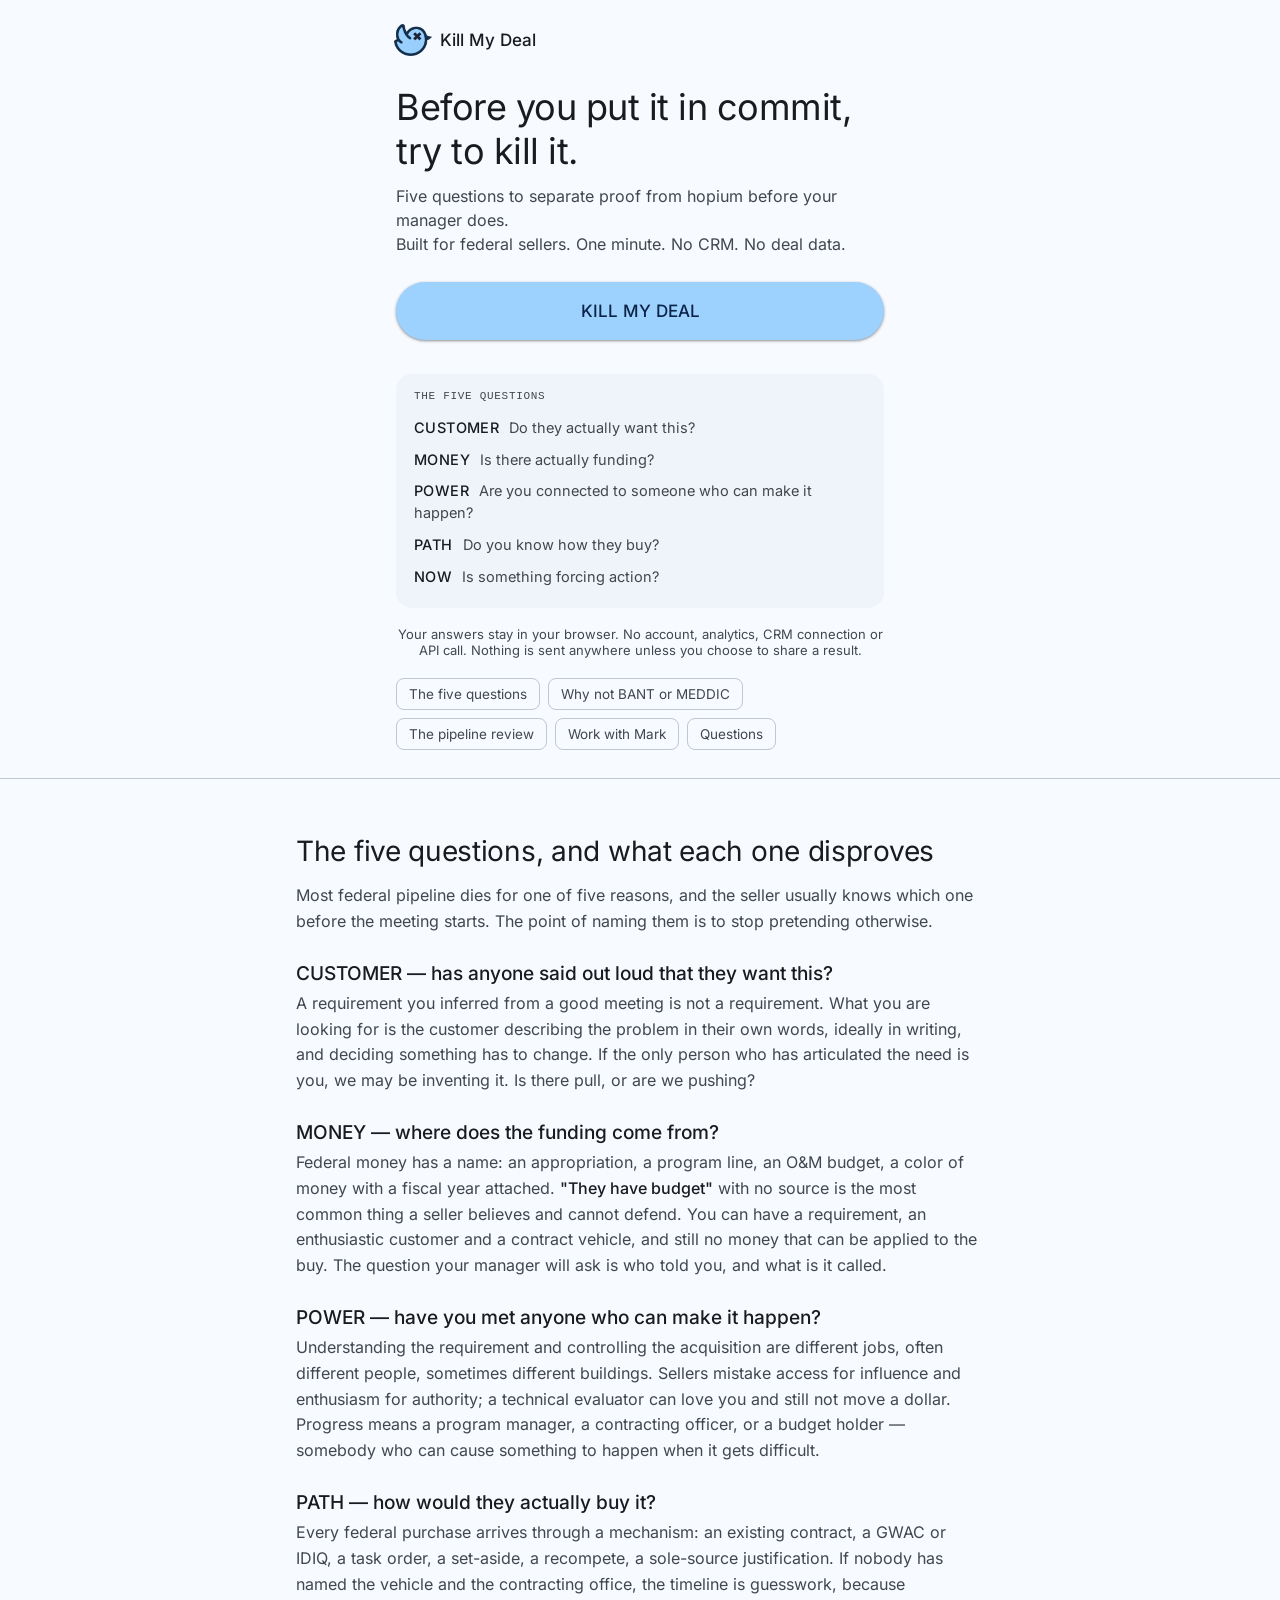
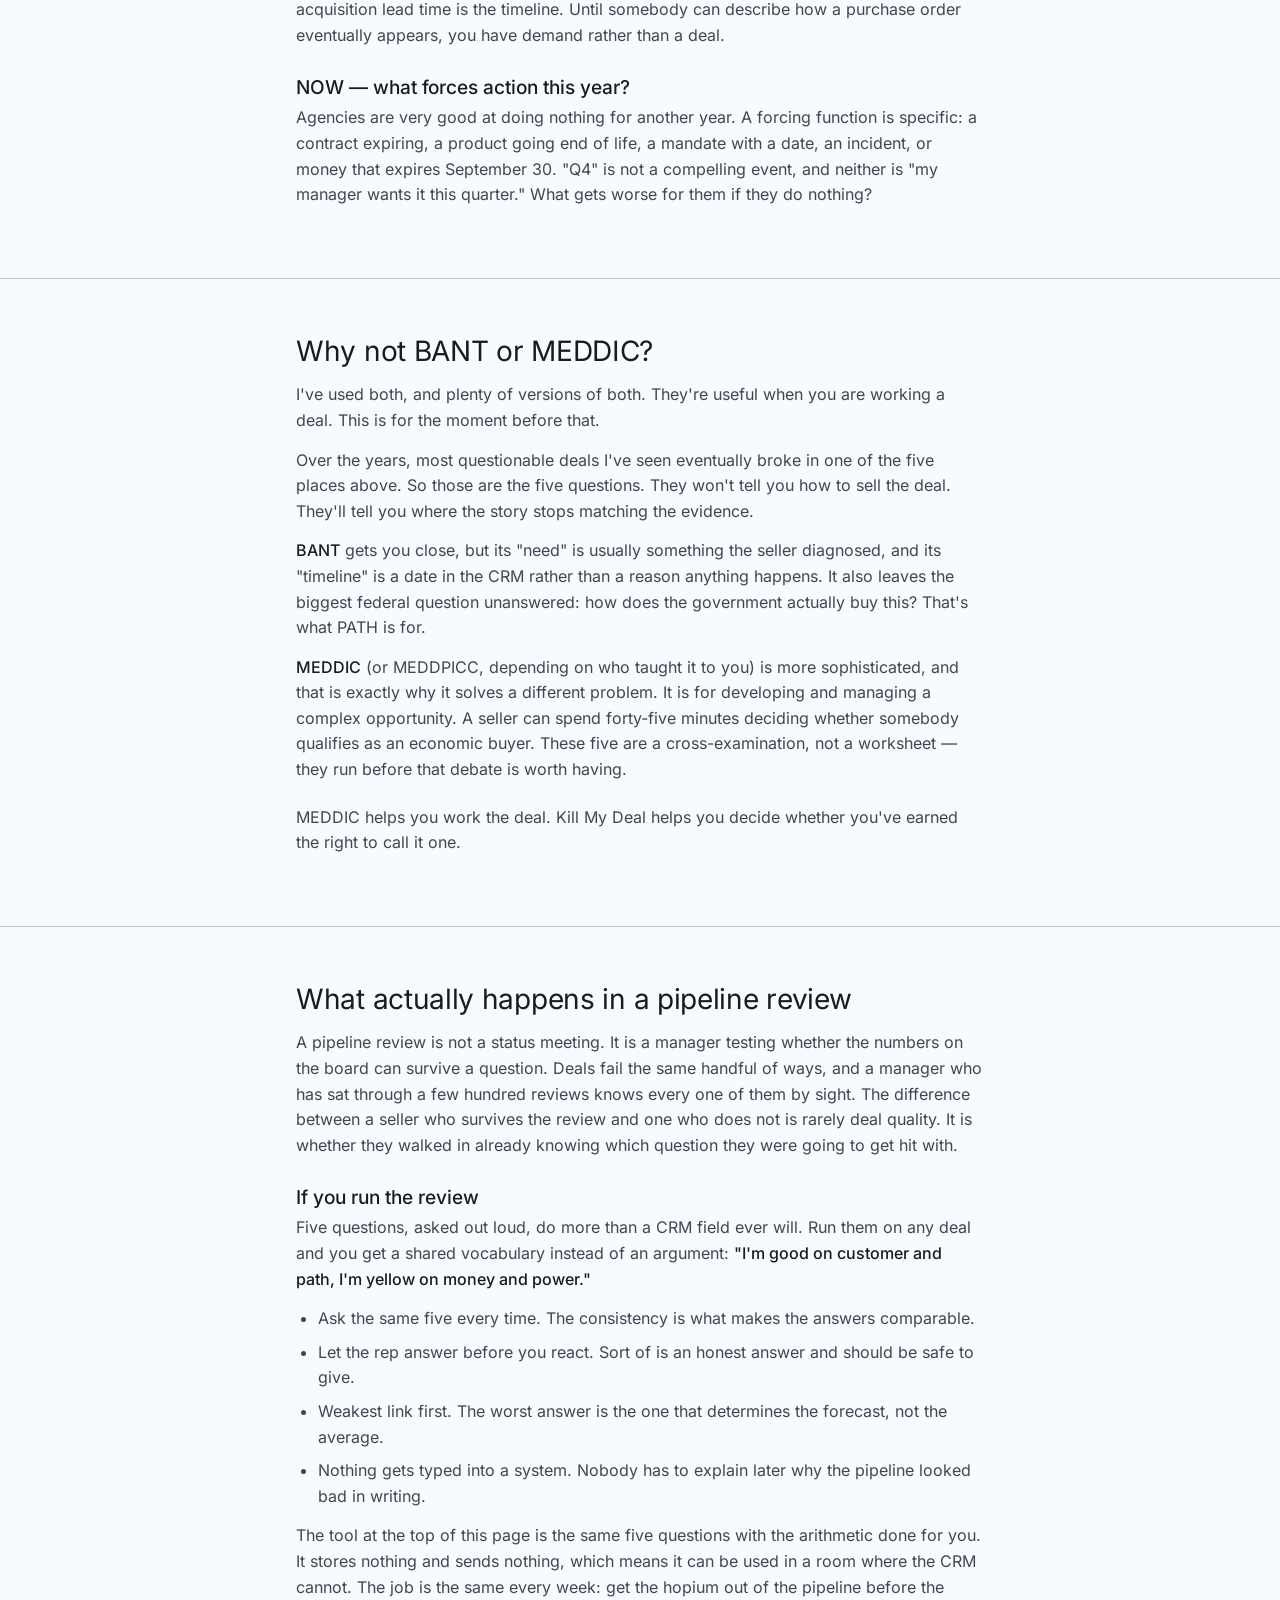
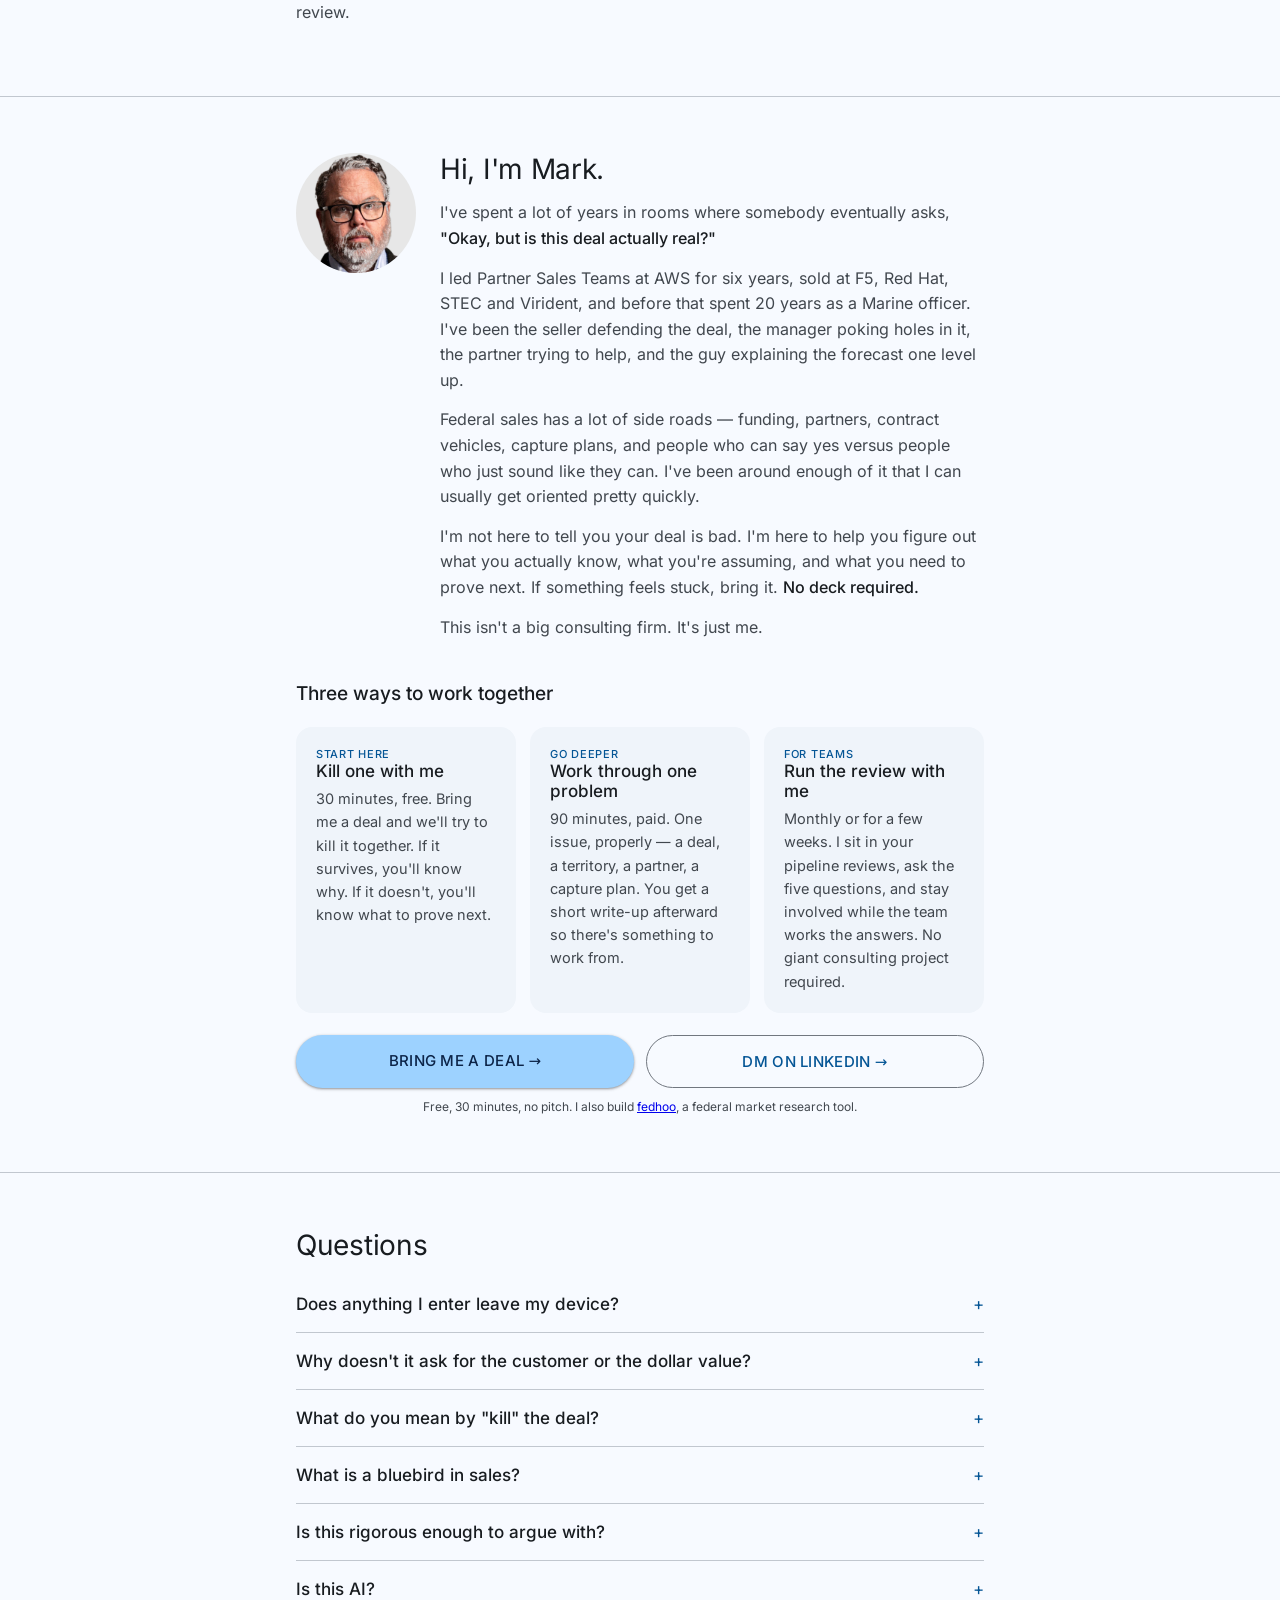
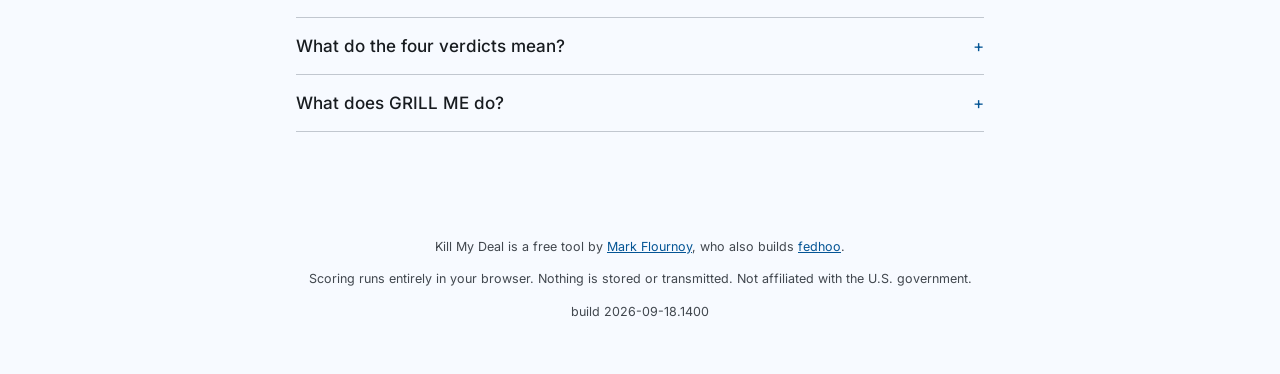
==== index.html @ 13cb7fbe "launch" ====
<!DOCTYPE html>
<html lang="en">
<head>
<meta charset="utf-8">
<meta name="viewport" content="width=device-width, initial-scale=1, viewport-fit=cover">
<title>Federal Sales Pipeline Review Tool | Kill My Deal</title>
<meta name="description" content="Free pipeline-review tool for federal sellers and sales managers. Five questions — customer, money, power, path, now — scored in your browser. No login, no CRM, no customer data.">
<link rel="canonical" href="https://killmydeal.com/">
<meta name="robots" content="index,follow,max-snippet:-1,max-image-preview:large">
<link rel="icon" type="image/png" sizes="64x64" href="favicon.png">
<link rel="apple-touch-icon" href="apple-touch-icon.png">
<meta property="og:type" content="website">
<meta property="og:url" content="https://killmydeal.com/">
<meta property="og:title" content="Kill My Deal — try to kill it before you put it in commit.">
<meta property="og:description" content="Five questions to find the holes before your manager does. One minute, no CRM, answers stay in your browser.">
<meta property="og:site_name" content="Kill My Deal">
<meta property="og:image" content="https://killmydeal.com/card.jpg">
<meta property="og:image:width" content="1200">
<meta property="og:image:height" content="630">
<meta property="og:image:alt" content="Kill My Deal — Before you put it in commit, try to kill it. Five questions: customer, money, power, path, now.">
<meta name="twitter:card" content="summary_large_image">
<meta name="twitter:title" content="Kill My Deal — try to kill it before you put it in commit.">
<meta name="twitter:description" content="Five questions to find the holes before your manager does.">
<meta name="twitter:image" content="https://killmydeal.com/card.jpg">
<meta name="twitter:image:alt" content="Kill My Deal — Before you put it in commit, try to kill it. Five questions: customer, money, power, path, now.">
<meta name="color-scheme" content="light dark">
<meta name="theme-color" media="(prefers-color-scheme: light)" content="#F7FAFF">
<meta name="theme-color" media="(prefers-color-scheme: dark)" content="#0E1216">
<script type="application/ld+json">
{
  "@context": "https://schema.org",
  "@graph": [
    {
      "@type": "WebApplication",
      "name": "Kill My Deal",
      "url": "https://killmydeal.com/",
      "applicationCategory": "BusinessApplication",
      "operatingSystem": "Any",
      "description": "Score a federal pursuit in five questions before your pipeline review. Runs entirely in the browser; no account, no CRM, no customer data.",
      "image": "https://killmydeal.com/card.jpg",
      "offers": { "@type": "Offer", "price": "0", "priceCurrency": "USD" },
      "author": { "@id": "https://killmydeal.com/#mark" }
    },
    {
      "@type": "Person",
      "@id": "https://killmydeal.com/#mark",
      "name": "Mark Flournoy",
      "jobTitle": "Federal sales advisor",
      "description": "Six years leading Federal Partner Sales at AWS; prior roles at F5, Red Hat, STEC and Virident; 20 years a Marine officer.",
      "url": "https://killmydeal.com/#mark",
      "sameAs": ["https://fedhoo.com", "https://www.linkedin.com/in/markflournoy/"]
    },
    {
      "@type": "FAQPage",
      "mainEntity": [
        { "@type": "Question", "name": "Does anything I enter leave my device?",
          "acceptedAnswer": { "@type": "Answer", "text": "No. The five answers are scored by JavaScript in your browser. No account, no analytics, no CRM connection, no API call. Nothing is sent anywhere unless you choose to share a result." } },
        { "@type": "Question", "name": "Why doesn't Kill My Deal ask for the customer or dollar value?",
          "acceptedAnswer": { "@type": "Answer", "text": "It does not need them, and asking would make the tool unusable for sellers whose employers restrict where pipeline detail can go. Qualification is about what you can prove, not who the customer is." } },
        { "@type": "Question", "name": "What does it mean to kill a deal?",
          "acceptedAnswer": { "@type": "Answer", "text": "Trying to kill a deal means trying to disprove your own forecast before somebody else does. If it survives the five questions you have something you can defend; if it does not, you know exactly what evidence is missing. You are killing assumptions, not walking away from the customer." } },
        { "@type": "Question", "name": "What is a bluebird in sales?",
          "acceptedAnswer": { "@type": "Answer", "text": "A bluebird is a deal nobody worked for: an inbound call, a warm introduction, a requirement that appears out of nowhere. They feel like luck, which is why they get forecast on feelings instead of facts. Most of them are dead. The five questions tell you which kind you are holding." } },
        { "@type": "Question", "name": "Is Kill My Deal AI?",
          "acceptedAnswer": { "@type": "Answer", "text": "No. It is a fixed rubric: each answer maps to a number, the numbers are weighted, caps apply, and thresholds produce the verdict. The weights are visible in the page source." } },
        { "@type": "Question", "name": "What do the four verdicts mean?",
          "acceptedAnswer": { "@type": "Answer", "text": "Healthy means it survived the questions and you should bring the proof. Hopium means you believe it but have not proved it. On life support means something important is still an assumption. Dead on arrival means this is a conversation, not a deal." } }
      ]
    }
  ]
}
</script>
<style>
  /* Inter (variable, latin subset) embedded as base64 rather than fetched from
     Google Fonts. Same typeface, no third-party request, works on a network
     that blocks fonts.googleapis.com — which is the point of this whole tool. */
  @font-face {
    font-family:'Inter';
    font-style:normal;
    font-weight:100 900;
    font-display:swap;
    src:url([data-uri]) format('woff2');
  }

  :root {
    /* Seeded from the bird itself: its body is #9DD2FF, hue 207°. That is a
       tone-80 value — fine as a fill with navy type, unusable as text — so
       --primary-ink carries the same hue at tone 30 wherever it has to be read. */
    --primary:#9DD2FF; --on-primary:#0C2448;
    --primary-ink:#045595;   /* same hue, tone 30 — primary where it has to be text */
    --primary-container:#CDE8FE; --on-primary-container:#011C32;
    --secondary-container:#DBE6F2; --on-secondary-container:#111C28;
    --tertiary-container:#FFD8E4; --on-tertiary-container:#31111D;
    --error:#B3261E; --error-container:#F9DEDC; --on-error-container:#410E0B;
    /* M3 defines no success or warning role; these follow the same tonal logic
       (tone 40 text, tone 90 container) and are AA against the surface. */
    --success:#146C2E; --success-container:#C4EED0; --on-success-container:#00210B;
    --warn:#7A5900; --warn-container:#FFDF9A; --on-warn-container:#261A00;
    --surface:#F7FAFF;
    --sc-low:#EFF4FA; --sc:#E9EFF6; --sc-high:#E2EAF3;
    --on-surface:#181C20; --on-surface-variant:#41474E;
    --outline:#71777F; --outline-variant:#C1C7CF;
    --elev1:0 1px 2px rgba(0,0,0,.28), 0 1px 3px 1px rgba(0,0,0,.12);
    /* M3 Expressive tokens */
    --spring-fast: cubic-bezier(.34, 1.56, .64, 1);
    --spring-soft: cubic-bezier(.22, 1.2, .36, 1);
    --corner-lg: 28px; --corner-press: 14px; --corner-xl: 36px;
    --state-hover: .08; --state-focus: .10; --state-press: .10;
  }
  * { box-sizing:border-box; -webkit-tap-highlight-color:transparent; }
  
  html,body { margin:0; background:var(--surface); color:var(--on-surface);
    font-family:'Inter',system-ui,-apple-system,'Segoe UI',Roboto,sans-serif; -webkit-font-smoothing:antialiased; }

  /* App-like unselectable elements */
  .ans, .big, .logo, .act, .cta-a, .cta-b, .linkbtn { user-select:none; -webkit-user-select:none; }

  .mono { font-family:ui-monospace,SFMono-Regular,Menlo,Consolas,'Liberation Mono',monospace; }
  .wrap { max-width:520px; margin:0 auto; padding:14px 16px calc(28px + env(safe-area-inset-bottom)); }
  header { display:flex; align-items:center; justify-content:space-between; height:52px; }
  
  .logo { display:inline-flex; align-items:center; gap:8px; font:inherit; font-size:17px; font-weight:500;
    color:var(--on-surface); background:none; border:0; padding:8px 8px 8px 0; margin-left:-2px;
    white-space:nowrap; cursor:pointer; border-radius:10px; }
  .logo:hover { color:var(--primary-ink); }

  h1 { font-size:36px; font-weight:400; line-height:1.22; letter-spacing:-.5px; margin:20px 0 10px; }
  .dek { font-size:16px; line-height:1.5; color:var(--on-surface-variant); margin:0 0 26px; }
  
  .big { width:100%; background:var(--primary); color:var(--on-primary); border:0; border-radius:100px;
    font:inherit; font-size:17px; font-weight:500; padding:19px; cursor:pointer; box-shadow:var(--elev1);
    margin-bottom:12px; transition: transform .22s var(--spring-fast), box-shadow .22s ease; }
  .big:active { transform:scale(.97); box-shadow:none; }
  .private { font-size:13px; color:var(--on-surface-variant); text-align:center; margin-top:18px; }
  .fine { font-size:12.5px; color:var(--on-surface-variant); line-height:1.5; }

  .dots { display:flex; gap:5px; margin:10px 0 24px; }
  .dot { flex:1; height:6px; border-radius:3px; background:var(--sc-high); transition: border-radius .3s var(--spring-fast), background .3s ease; }
  .dot.done { background:var(--primary); border-radius:9px; }
  
  .qnum { font-size:12px; font-weight:700; letter-spacing:1.4px; color:var(--primary-ink); text-transform:uppercase; }
  .qt { font-size:30px; font-weight:700; line-height:1.14; letter-spacing:-.6px; margin:10px 0 26px; }
  
  /* Answer Grouping & Morphing */
  .ans { display:flex; align-items:center; gap:12px; width:100%; font:inherit; font-size:20px; 
    font-weight:800; letter-spacing:.6px; border:0; padding:24px 22px; margin-bottom:4px; cursor:pointer;
    border-radius:var(--corner-lg); background:var(--sc-high); color:var(--on-surface);
    transition:border-radius .22s var(--spring-fast), transform .22s var(--spring-fast), background .22s ease; }
  .ans:first-of-type { border-radius:var(--corner-xl) var(--corner-xl) var(--corner-press) var(--corner-press); }
  .ans:last-of-type  { border-radius:var(--corner-press) var(--corner-press) var(--corner-xl) var(--corner-xl); margin-bottom:12px; }
  .ans:active { border-radius:var(--corner-press); transform:scale(.97); }
  
  .a-yes { background:var(--success-container); color:var(--on-success-container); }
  .a-sort { background:var(--warn-container); color:var(--on-warn-container); }
  .a-no { background:var(--error-container); color:var(--on-error-container); }
  
  .sr { position:absolute; width:1px; height:1px; padding:0; margin:-1px; overflow:hidden;
    clip:rect(0,0,0,0); white-space:nowrap; border:0; }
  .back { font:inherit; font-size:14px; font-weight:500; color:var(--on-surface-variant);
    background:none; border:0; padding:14px 4px; cursor:pointer; border-radius:100px; }

  /* Result screen block */
  .headline-row { display:flex; align-items:baseline; gap:14px; flex-wrap:wrap; margin-top:6px; }
  .score { font-size:76px; font-weight:900; line-height:1; letter-spacing:-3px; color:var(--primary-ink); }
  
  .verdict-block { margin:4px 0 22px; padding:32px 24px; border-radius:28px; }
  .vb-ready { background:var(--success-container); color:var(--on-success-container); }
  .vb-proof { background:var(--warn-container); color:var(--on-warn-container); }
  .vb-prove { background:var(--tertiary-container); color:var(--on-tertiary-container); }
  .vb-dont  { background:var(--error-container); color:var(--on-error-container); }
  .vb-score { font-size:104px; font-weight:900; line-height:.86; letter-spacing:-5px; animation:xspring .52s var(--spring-fast) both; }
  .vb-label { font-size:30px; font-weight:900; letter-spacing:-.5px; line-height:1.05; margin-top:6px; animation:xspring .52s var(--spring-fast) .08s both; }
  .vb-attack { font-size:19px; font-weight:500; line-height:1.3; margin-top:14px; animation:xrise .4s var(--spring-soft) .18s both; }
  .vb-sub { font-size:14.5px; line-height:1.45; margin-top:6px; opacity:.82; animation:xrise .4s var(--spring-soft) .26s both; }
  
  @keyframes xspring { from { opacity:0; transform:translateY(14px) scale(.9); } }
  @keyframes xrise { from { opacity:0; transform:translateY(8px); } }

  /* Grouped Signals */
  .signals { background:var(--sc-low); border-radius:var(--corner-xl); padding:6px 18px; margin:22px 0; }
  .sig { display:flex; align-items:baseline; justify-content:space-between; gap:16px; padding:13px 0; border-bottom:1px solid var(--outline-variant); }
  .sig:last-of-type { border-bottom:0; }
  .sig-n { font-size:16px; font-weight:700; letter-spacing:.8px; }
  .sig-v { font-size:15px; font-weight:900; letter-spacing:.8px; }
  .sig-v.v-yes { color:var(--success); }
  .sig-v.v-sort { color:var(--warn); }
  .sig-v.v-no { color:var(--error); }

  .ready-for { background:var(--primary-container); color:var(--on-primary-container); border-radius:24px; padding:20px; margin-bottom:18px; }
  .do-first { background:var(--sc-low); border-radius:24px; padding:20px; margin-bottom:22px; }
  
  .ready-k { font-size:11px; letter-spacing:.7px; text-transform:uppercase; opacity:.8; font-weight:700;}
  .ready-q { font-size:18px; font-weight:500; line-height:1.4; margin-top:8px; }
  .do-t { font-size:17px; line-height:1.45; font-weight:500; margin-top:8px; }
  
  .acts { display:flex; flex-wrap:wrap; gap:10px; margin-top:8px; }
  .act { flex:1 1 140px; font:inherit; font-size:15px; font-weight:500; color:var(--primary-ink);
    background:none; border:1px solid var(--outline); border-radius:100px; padding:15px; cursor:pointer;
    transition: transform .22s var(--spring-fast); }
  .act-p { background:var(--primary); color:var(--on-primary); border-color:transparent; box-shadow:var(--elev1); }
  .act:active { transform:scale(.97); border-radius:var(--corner-press); }
  
  .acts-sub { display:flex; flex-wrap:wrap; align-items:center; justify-content:center; gap:8px; margin:14px 0 4px; }
  .linkbtn { font:inherit; font-size:14.5px; font-weight:700; color:var(--primary-ink);
    background:none; border:0; padding:12px 6px; cursor:pointer; border-radius:100px; }
  .linkbtn.inline { padding:0 2px; font-size:14px; font-weight:500; color:inherit; text-decoration:underline; }
  .shared-note { background:var(--secondary-container); color:var(--on-secondary-container);
    border-radius:12px; padding:12px 14px; font-size:14px; line-height:1.45; margin-bottom:18px; }
  .sep { color:var(--on-surface-variant); }

  details.why { margin-top:18px; }
  details.why summary { font-size:14px; font-weight:500; color:var(--primary-ink); cursor:pointer; padding:10px 0; }
  details.why .body { font-size:14px; line-height:1.6; color:var(--on-surface-variant); }
  .math { font-size:12.5px; opacity:.7; margin-top:8px; }
  .move-list { margin:10px 0 0; padding-left:20px; }
  .move-list li { font-size:16px; line-height:1.5; font-weight:500; margin-bottom:8px; }

  /* grill */
  .grill-q { font-size:26px; font-weight:400; line-height:1.25; margin:24px 0 32px; }
  .grill-sub { font-size:13px; letter-spacing:.6px; text-transform:uppercase; color:var(--on-surface-variant); }
  .verdict-big { font-size:30px; font-weight:500; line-height:1.25; margin:20px 0 10px; }

  /* Mark block & DM */
  /* Single column: this block lost its avatar long ago, and the leftover grid
     was squeezing the DM preview into a 64px lane. */
  .markblk { display:block; background:var(--sc-low); border-radius:24px;
    padding:22px; margin-top:32px; }
  .markblk .mark-name { font-size:19px; font-weight:700; margin-bottom:8px; }
  .markblk .mark-p { font-size:15px; line-height:1.55; margin:0 0 4px; }
  .markblk .cta-row { display:grid; grid-template-columns:1fr; gap:10px; margin-top:16px; }
  @media (min-width:520px) { .markblk .cta-row { grid-template-columns:1fr 1fr; } }
  .markblk .mark-p { color:var(--on-surface-variant); }

  .dm-preview { display:block; width:100%; box-sizing:border-box;
    background:var(--surface); border:2px dashed var(--outline);
    border-radius:14px; padding:14px 16px; font-size:13px; line-height:1.55;
    color:var(--on-surface-variant); margin:16px 0 4px; white-space:normal;
    overflow-wrap:break-word; }
  .dm-inline { margin-top:22px; }
  .dm-inline .cta-a { display:block; width:100%; box-sizing:border-box; text-align:center;
    font:inherit; font-size:15px; font-weight:700; letter-spacing:.3px; cursor:pointer; }
    
  .cta-row { display:flex; flex-wrap:wrap; gap:12px; margin-top:20px; }
  .cta-a, .cta-b { flex:1 1 160px; box-sizing:border-box; text-align:center; text-decoration:none;
    font-size:15px; font-weight:500; letter-spacing:.3px; border-radius:100px; padding:16px 18px;
    white-space:nowrap; overflow:hidden; text-overflow:ellipsis;
    transition: transform .22s var(--spring-fast), box-shadow .22s ease; }
  .cta-a { background:var(--primary); color:var(--on-primary); border:none; box-shadow:var(--elev1); }
  .cta-b { background:none; color:var(--primary-ink); border:1px solid var(--outline); }
  .cta-a:active, .cta-b:active { transform:scale(.97); border-radius:var(--corner-press); }
  
  .mark-fine { font-size:12px; line-height:1.5; color:var(--on-surface-variant); margin-top:10px; text-align:center; }

  /* State layers */
  .ans, .big, .act, .cta-a, .cta-b, .linkbtn { position:relative; overflow:hidden; isolation:isolate; }
  .ans::after, .big::after, .act::after, .cta-a::after, .cta-b::after, .linkbtn::after {
    content:''; position:absolute; inset:0; background:currentColor; opacity:0;
    transition:opacity .2s ease; pointer-events:none; z-index:-1; border-radius:inherit; }
  .ans:hover::after, .big:hover::after, .act:hover::after, .cta-a:hover::after, .cta-b:hover::after, .linkbtn:hover::after { opacity:var(--state-hover); }
  .ans:active::after, .big:active::after, .act:active::after, .cta-a:active::after, .cta-b:active::after, .linkbtn:active::after { opacity:var(--state-press); }

  :focus-visible { outline:3px solid var(--primary-ink); outline-offset:2px; }
  .ans:focus-visible, .big:focus-visible, .act:focus-visible, .cta-a:focus-visible, .cta-b:focus-visible { outline-offset:3px; }

  @media (prefers-reduced-motion: reduce) {
    *, *::before, *::after { animation-duration:.01ms !important; transition-duration:.01ms !important; }
  }

  @media (prefers-color-scheme: dark) {
    :root {
      --primary:#9DD2FF; --on-primary:#0C2448;
      --primary-ink:#9DD2FF;
      --primary-container:#045595; --on-primary-container:#CDE8FE;
      --secondary-container:#3B4754; --on-secondary-container:#DCE3EB;
      --tertiary-container:#633B48; --on-tertiary-container:#FFD8E4;
      --error:#F2B8B5; --error-container:#8C1D18; --on-error-container:#F9DEDC;
      --success:#7CD992; --success-container:#005321; --on-success-container:#C4EED0;
      --warn:#E8C468; --warn-container:#5C4200; --on-warn-container:#FFDF9A;
      --surface:#0E1216;
      --sc-low:#161B20; --sc:#1B2026; --sc-high:#252B32;
      --on-surface:#E1E3E7; --on-surface-variant:#C3C7CF;
      --outline:#8D9199; --outline-variant:#43474E;
      --elev1:0 1px 3px rgba(0,0,0,.5);
    }
  }

  /* Shell styles */
  .band { padding:56px 0; border-top:1px solid var(--outline-variant); }
  .band-inner { max-width:720px; margin:0 auto; padding:0 16px; }
  .band h2 { font-size:28px; font-weight:400; line-height:1.2; letter-spacing:-.3px; margin:0 0 14px; }
  .band h3 { font-size:19px; font-weight:500; margin:28px 0 6px; }
  .band p { font-size:16px; line-height:1.6; color:var(--on-surface-variant); margin:0 0 14px; }
  .band p strong, .band li strong { color:var(--on-surface); font-weight:500; }
  .band ul { margin:0 0 14px; padding-left:22px; }
  .band li { font-size:16px; line-height:1.6; color:var(--on-surface-variant); margin-bottom:8px; }
  .lede { font-size:18px; line-height:1.55; color:var(--on-surface); }
  .cards { display:grid; grid-template-columns:repeat(auto-fit,minmax(215px,1fr)); gap:14px; margin:22px 0; }
  .card { background:var(--sc-low); border-radius:16px; padding:20px; }
  .card h3 { margin:0 0 6px; font-size:17px; }
  .card p { font-size:14.5px; margin:0; }
  .card .k { font-size:11px; letter-spacing:.7px; text-transform:uppercase; color:var(--primary-ink); font-weight:500; }
  .faq { border-top:1px solid var(--outline-variant); }
  .faq details { border-bottom:1px solid var(--outline-variant); }
  .faq summary { font-size:17px; font-weight:500; padding:18px 0; cursor:pointer; list-style:none; }
  .faq summary::-webkit-details-marker { display:none; }
  .faq summary::after { content:'+'; float:right; color:var(--primary-ink); font-weight:400; }
  .faq details[open] summary::after { content:'–'; }
  .faq .a { font-size:16px; line-height:1.6; color:var(--on-surface-variant); padding:0 0 18px; }
  .who { display:grid; grid-template-columns:120px 1fr; gap:24px; align-items:start; }
  .who.nophoto { grid-template-columns:1fr; }
  .who img { width:120px; height:120px; border-radius:50%; object-fit:cover; }
  .toc { display:flex; flex-wrap:wrap; gap:8px; margin:20px 0 0; }
  .toc a { font-size:13.5px; color:var(--on-surface-variant); text-decoration:none;
    border:1px solid var(--outline-variant); border-radius:8px; padding:7px 12px; }
  .toc a:hover { border-color:var(--primary-ink); color:var(--primary-ink); }
  .sitefoot { padding:36px 16px calc(40px + env(safe-area-inset-bottom)); text-align:center;
    font-size:12.5px; line-height:1.6; color:var(--on-surface-variant); }
  .sitefoot a { color:var(--primary-ink); }
  @media (max-width:560px) { .who { grid-template-columns:1fr; } .who img { width:96px; height:96px; } }

  .brandmark { flex:0 0 38px; display:block; }
  
  .peek { background:var(--sc-low); border-radius:16px; padding:16px 18px; margin:22px 0 4px; }
  .peek-k { font-size:11px; letter-spacing:.7px; text-transform:uppercase; color:var(--on-surface-variant); margin-bottom:10px; }
  .peek-row { font-size:14.5px; line-height:1.5; padding:5px 0; color:var(--on-surface-variant); }
  .peek-row b { color:var(--on-surface); font-weight:500; letter-spacing:.4px; margin-right:6px; }
</style>
</head>
<body>

<div class="wrap">
  <header>
    <button class="logo" id="logoHome" aria-label="Kill My Deal — start over"><img class="brandmark" src="bluebird.png" alt="" width="38" height="32"> Kill My Deal</button>
  </header>
  <div id="screen" aria-live="polite">
    <h1>Before you put it in commit, try to kill it.</h1>
    <p class="dek">Five questions to separate proof from hopium before your manager does.<br>
      Built for federal sellers. One minute. No CRM. No deal data.</p>
    <button class="big" id="prep">KILL MY DEAL</button>
    <div class="peek">
      <div class="peek-k mono">The five questions</div>
      <div class="peek-row"><b>CUSTOMER</b> Do they actually want this?</div>
      <div class="peek-row"><b>MONEY</b> Is there actually funding?</div>
      <div class="peek-row"><b>POWER</b> Are you connected to someone who can make it happen?</div>
      <div class="peek-row"><b>PATH</b> Do you know how they buy?</div>
      <div class="peek-row"><b>NOW</b> Is something forcing action?</div>
    </div>
    <div class="private">Your answers stay in your browser. No account, analytics, CRM connection or API call.
      Nothing is sent anywhere unless you choose to share a result.</div>
    <nav class="toc" aria-label="On this page">
      <a href="#how">The five questions</a>
      <a href="#why">Why not BANT or MEDDIC</a>
      <a href="#review">The pipeline review</a>
      <a href="#mark">Work with Mark</a>
      <a href="#faq">Questions</a>
    </nav></div>
</div>

<section class="band" id="how" aria-labelledby="how-h">
  <div class="band-inner">
    <h2 id="how-h">The five questions, and what each one disproves</h2>
    <p class="lede">Most federal pipeline dies for one of five reasons, and the seller usually knows which
      one before the meeting starts. The point of naming them is to stop pretending otherwise.</p>
    <h3>CUSTOMER — has anyone said out loud that they want this?</h3>
    <p>A requirement you inferred from a good meeting is not a requirement. What you are looking for is the
      customer describing the problem in their own words, ideally in writing, and deciding something has to
      change. If the only person who has articulated the need is you, we may be inventing it. Is there pull,
      or are we pushing?</p>
    <h3>MONEY — where does the funding come from?</h3>
    <p>Federal money has a name: an appropriation, a program line, an O&amp;M budget, a color of money with a
      fiscal year attached. <strong>"They have budget"</strong> with no source is the most common thing a
      seller believes and cannot defend. You can have a requirement, an enthusiastic customer and a contract
      vehicle, and still no money that can be applied to the buy. The question your manager will ask is who
      told you, and what is it called.</p>
    <h3>POWER — have you met anyone who can make it happen?</h3>
    <p>Understanding the requirement and controlling the acquisition are different jobs, often different
      people, sometimes different buildings. Sellers mistake access for influence and enthusiasm for
      authority; a technical evaluator can love you and still not move a dollar. Progress means a program
      manager, a contracting officer, or a budget holder — somebody who can cause something to happen when
      it gets difficult.</p>
    <h3>PATH — how would they actually buy it?</h3>
    <p>Every federal purchase arrives through a mechanism: an existing contract, a GWAC or IDIQ, a task order,
      a set-aside, a recompete, a sole-source justification. If nobody has named the vehicle and the
      contracting office, the timeline is guesswork, because acquisition lead time is the timeline. Until
      somebody can describe how a purchase order eventually appears, you have demand rather than a deal.</p>
    <h3>NOW — what forces action this year?</h3>
    <p>Agencies are very good at doing nothing for another year. A forcing function is specific: a contract
      expiring, a product going end of life, a mandate with a date, an incident, or money that expires
      September 30. "Q4" is not a compelling event, and neither is "my manager wants it this quarter."
      What gets worse for them if they do nothing?</p>
  </div>
</section>

<section class="band" id="why" aria-labelledby="why-h">
  <div class="band-inner">
    <h2 id="why-h">Why not BANT or MEDDIC?</h2>
    <p class="lede">I've used both, and plenty of versions of both. They're useful when you are working a
      deal. This is for the moment before that.</p>
    <p>Over the years, most questionable deals I've seen eventually broke in one of the five places above.
      So those are the five questions. They won't tell you how to sell the deal. They'll tell you where the
      story stops matching the evidence.</p>
    <p><strong>BANT</strong> gets you close, but its "need" is usually something the seller diagnosed, and
      its "timeline" is a date in the CRM rather than a reason anything happens. It also leaves the biggest
      federal question unanswered: how does the government actually buy this? That's what PATH is for.</p>
    <p><strong>MEDDIC</strong> (or MEDDPICC, depending on who taught it to you) is more sophisticated, and
      that is exactly why it solves a different problem. It is for developing and managing a complex
      opportunity. A seller can spend forty-five minutes deciding whether somebody qualifies as an economic
      buyer. These five are a cross-examination, not a worksheet — they run before that debate is worth
      having.</p>
    <p class="lede" style="margin-top:22px;">MEDDIC helps you work the deal. Kill My Deal helps you decide
      whether you've earned the right to call it one.</p>
  </div>
</section>

<section class="band" id="review" aria-labelledby="review-h">
  <div class="band-inner">
    <h2 id="review-h">What actually happens in a pipeline review</h2>
    <p>A pipeline review is not a status meeting. It is a manager testing whether the numbers on the board
      can survive a question. Deals fail the same handful of ways, and a manager who has sat through a few
      hundred reviews knows every one of them by sight. The difference between a seller who survives the
      review and one who does not is rarely deal quality. It is whether they walked in already knowing
      which question they were going to get hit with.</p>
    <h3>If you run the review</h3>
    <p>Five questions, asked out loud, do more than a CRM field ever will. Run them on any deal and you get
      a shared vocabulary instead of an argument: <strong>"I'm good on customer and path, I'm yellow on
      money and power."</strong></p>
    <ul>
      <li>Ask the same five every time. The consistency is what makes the answers comparable.</li>
      <li>Let the rep answer before you react. Sort of is an honest answer and should be safe to give.</li>
      <li>Weakest link first. The worst answer is the one that determines the forecast, not the average.</li>
      <li>Nothing gets typed into a system. Nobody has to explain later why the pipeline looked bad in writing.</li>
    </ul>
    <p>The tool at the top of this page is the same five questions with the arithmetic done for you. It
      stores nothing and sends nothing, which means it can be used in a room where the CRM cannot. The
      job is the same every week: get the hopium out of the pipeline before the review.</p>
  </div>
</section>

<section class="band" id="mark" aria-labelledby="mark-h">
  <div class="band-inner">
    <div class="who">
      <img src="mark.jpg" alt="Mark Flournoy" width="120" height="120" loading="lazy" decoding="async"
           onerror="this.closest('.who').classList.add('nophoto'); this.remove();">
      <div>
        <h2 id="mark-h">Hi, I'm Mark.</h2>
        <p>I've spent a lot of years in rooms where somebody eventually asks, <strong>"Okay, but is this
          deal actually real?"</strong></p>
        <p>I led Partner Sales Teams at AWS for six years, sold at F5, Red Hat, STEC and Virident, and
          before that spent 20 years as a Marine officer. I've been the seller defending the deal, the
          manager poking holes in it, the partner trying to help, and the guy explaining the forecast one
          level up.</p>
        <p>Federal sales has a lot of side roads — funding, partners, contract vehicles, capture plans,
          and people who can say yes versus people who just sound like they can. I've been around enough
          of it that I can usually get oriented pretty quickly.</p>
        <p>I'm not here to tell you your deal is bad. I'm here to help you figure out what you
          actually know, what you're assuming, and what you need to prove next. If something feels stuck,
          bring it. <strong>No deck required.</strong></p>
        <p>This isn't a big consulting firm. It's just me.</p>
      </div>
    </div>

    <h3>Three ways to work together</h3>
    <div class="cards">
      <div class="card"><div class="k">Start here</div><h3>Kill one with me</h3>
        <p>30 minutes, free. Bring me a deal and we'll try to kill it together. If it survives, you'll
          know why. If it doesn't, you'll know what to prove next.</p></div>
      <div class="card"><div class="k">Go deeper</div><h3>Work through one problem</h3>
        <p>90 minutes, paid. One issue, properly — a deal, a territory, a partner, a capture plan. You get a
          short write-up afterward so there's something to work from.</p></div>
      <div class="card"><div class="k">For teams</div><h3>Run the review with me</h3>
        <p>Monthly or for a few weeks. I sit in your pipeline reviews, ask the five questions, and stay
          involved while the team works the answers. No giant consulting project required.</p></div>
    </div>
    <div class="cta-row">
      <a class="cta-a" href="https://calendly.com/markflournoy/chat-with-mark?utm_source=killmydeal&amp;utm_medium=page&amp;utm_content=consulting" target="_blank" rel="noopener">BRING ME A DEAL →</a>
      <a class="cta-b" href="https://www.linkedin.com/in/markflournoy/" target="_blank" rel="noopener">DM ON LINKEDIN →</a>
    </div>
    <div class="mark-fine">Free, 30 minutes, no pitch. I also build
      <a href="https://fedhoo.com" target="_blank" rel="noopener">fedhoo</a>,
      a federal market research tool.</div>
  </div>
</section>

<section class="band faq" id="faq" aria-labelledby="faq-h">
  <div class="band-inner">
    <h2 id="faq-h">Questions</h2>
    <details><summary>Does anything I enter leave my device?</summary>
      <div class="a">Your answers stay in your browser. The scoring is JavaScript running on this page:
        no account, no database, no analytics on your answers, no CRM connection, no API call. The page
        loads its own font and images and nothing else. The one exception is under your control — if you
        press Copy link, your five answers are encoded into the URL so you can send the result to
        somebody.</div></details>
    <details><summary>Why doesn't it ask for the customer or the dollar value?</summary>
      <div class="a">Because it doesn't need them, and asking would make the tool unusable for anyone whose
        employer restricts where pipeline detail can go. Qualification is about what you can prove, not who the
        customer is.</div></details>
    <details><summary>What do you mean by "kill" the deal?</summary>
      <div class="a">Trying to kill a deal means trying to disprove your own forecast before somebody
        else does. If it survives the five questions, you have something you can defend. If it doesn't,
        you know exactly what evidence is missing. You are killing assumptions, not walking away from
        the customer.</div></details>
    <details><summary>What is a bluebird in sales?</summary>
      <div class="a">A deal nobody worked for: an inbound call, a warm introduction, a requirement that appears
        out of nowhere. They feel like luck, which is why they get forecast on feelings instead of facts.
        Most of them are dead. The five questions tell you which kind you are holding.</div></details>
    <details><summary>Is this rigorous enough to argue with?</summary>
      <div class="a">It is a qualification heuristic, not a forecast model. Nobody has calibrated these
        weights against thousands of closed deals, and this tool has never seen your pipeline. What it
        does do is ask the same five questions every time, apply the same caps, and show its arithmetic —
        which is more consistency than most pipeline reviews manage. Use it to find the hole, not to set
        the number.</div></details>
    <details><summary>Is this AI?</summary>
      <div class="a">No. It's a fixed rubric: each answer maps to a number, the numbers are weighted, three caps
        apply, and thresholds produce the verdict. The weights are visible in the page source. A language model
        given five words would invent context, and confident wrong advice is worse than none.</div></details>
    <details><summary>What do the four verdicts mean?</summary>
      <div class="a"><strong>Healthy</strong> — it survived; bring the proof.
        <strong>Hopium</strong> — you believe it, you haven't proved it.
        <strong>On life support</strong> — something important is still an assumption.
        <strong>Dead on arrival</strong> — this is a conversation, not a deal.</div></details>
    <details><summary>What does GRILL ME do?</summary>
      <div class="a">It plays the manager. Three hard questions drawn from your weakest answer, one at a
        time, and you say honestly whether you can answer each one. If you cannot answer two of three
        about the money, that deal does not belong in commit yet — better to learn that here than in
        the meeting.</div></details>
  </div>
</section>

<footer class="sitefoot">
  <p>Kill My Deal is a free tool by <a href="https://www.linkedin.com/in/markflournoy/" target="_blank" rel="noopener">Mark Flournoy</a>,
    who also builds <a href="https://fedhoo.com" target="_blank" rel="noopener">fedhoo</a>.</p>
  <p>Scoring runs entirely in your browser. Nothing is stored or transmitted.
    Not affiliated with the U.S. government.</p>
  <p class="build">build 2026-09-18.1400</p>
</footer>
<script>
'use strict';

const esc = (s) => String(s == null ? '' : s).replace(/&/g,'&amp;').replace(/</g,'&lt;').replace(/>/g,'&gt;');
const el = () => document.getElementById('screen');

/* ── Five things ── */
const P = [
  { k:'customer', n:'CUSTOMER', short:'Do they actually want this?',
    q:'Has the customer actually said they want to solve this?', w:20 },
  { k:'money', n:'MONEY', short:'Is there actually funding?',
    q:'Do you know where the money comes from?', w:26 },
  { k:'power', n:'POWER', short:'Are you connected to someone who can make it happen?',
    q:'Are you talking to someone who can make this happen?', w:22 },
  { k:'path', n:'PATH', short:'Do you know how they buy?',
    q:'Do you know how they will buy it?', w:16 },
  { k:'now', n:'NOW', short:'Is something forcing action?',
    q:'Is there a real reason this happens now?', w:16 },
];
const VAL = { yes:92, sort:50, no:8 };

/* the three questions a manager asks when a pillar is soft */
const GRILL = {
  customer: ['What has the customer actually done that proves they intend to buy?',
             'Who said they want this, and what exactly did they say?',
             'What happens to them if they do nothing?'],
  money: ['Who exactly has told you the money is available?',
          'What budget does it come out of?',
          'What happens to your date if the funding slips a quarter?'],
  power: ['Who have you met who can actually move this forward?',
          'Who signs, and have you ever been in a room with them?',
          'Who inside is telling you things you did not have to ask for?'],
  path: ['How would they award this, and through which contracting office?',
         'What vehicle would it go through, and are you on it?',
         'Who else can they buy this from more easily than you?'],
  now: ['What is forcing them to act this year instead of next?',
        'What is the next dated step in their process?',
        'Who owns that date on their side?'],
};

const FIX = {
  customer:'Get the customer to say the problem out loud, in their words.',
  money:'Get one person at the customer to name the funding line this week.',
  power:'Get one meeting above your current contact.',
  path:'Ask which contracting office and vehicle they would use.',
  now:'Find the deadline: expiring contract, end of life, mandate, or budget year.',
};

/* ── Sharing ── */
const CODE = { yes:'y', sort:'s', no:'n' };
const DECODE = { y:'yes', s:'sort', n:'no' };
const encodeAnswers = () => P.map(p => CODE[answers[p.k]]).join('');
function readHash() {
  const h = (location.hash || '').replace('#', '').toLowerCase();
  if (!/^[ysn]{5}$/.test(h)) return null;
  const a = {};
  P.forEach((p, i) => { a[p.k] = DECODE[h[i]]; });
  return a;
}
function shareLink() {
  const base = location.origin && location.origin !== 'null'
    ? location.origin + location.pathname : 'https://killmydeal.com/';
  return base + '#' + encodeAnswers();
}

/* ── The Ask ── */
function dmText(s) {
  const w = s.weak.n;
  return `Mark — just ran a deal through Kill My Deal. Scored ${s.total}, ${s.label.toLowerCase()}. `
       + `Weakest pillar is ${w.toLowerCase()}: ${GRILL[s.weak.k][0].toLowerCase()} `
       + `I don't have a good answer yet. Worth 20 minutes?`;
}
function dmGrillText(s, missed) {
  const w = s.weak.n;
  return `Mark — ran a deal through Kill My Deal and could not answer ${missed} of your 3 ${w.toLowerCase()} questions. `
       + `Scored ${s.total}. Want to tell me what you'd go do first?`;
}
// writeText returns a promise, so a synchronous try/catch misses permission
// failures and the button lies about having copied. Every copy path goes
// through this and reports what actually happened.
function copyText(text) {
  try {
    if (navigator.clipboard && navigator.clipboard.writeText) return navigator.clipboard.writeText(text);
  } catch (e) { return Promise.reject(e); }
  return Promise.reject(new Error('no clipboard'));
}
function flash(btn, ok, fail) {
  return (okd) => { btn.textContent = okd === false ? fail : ok; };
}
function copyDM(btn, text) {
  // window.open must run inside the click itself: a deferred open after an
  // await or a timeout gets blocked by some browsers.
  const win = window.open('https://www.linkedin.com/in/markflournoy/', '_blank', 'noopener');
  copyText(text)
    .then(() => { btn.textContent = win ? 'Copied — LinkedIn opened' : 'Copied — open LinkedIn to paste'; })
    .catch(() => { btn.textContent = 'Press and hold the text above to copy'; });
}

const DIAL = { yes:'●', sort:'◐', no:'○' };
const dials = () => P.map(p => DIAL[answers[p.k]]).join(' ');
function shareBlock(s) {
  // Shapes rather than coloured squares: emoji colours belong to whatever
  // platform renders them, and red-versus-green is invisible to a colourblind
  // reader. These inherit the message's own text colour anywhere they land.
  return `Kill My Deal ${s.total} · ${s.label}\n`
       + `${dials()}\n`
       + `${P.map(p => p.n).join(' · ')}\n\n`
       + `${s.attack}\n`
       + shareLink();
}

function score(a) {
  const v = (k) => VAL[a[k]];
  let total = Math.round(P.reduce((s,p) => s + v(p.k) * p.w, 0) / P.reduce((s,p) => s + p.w, 0));
  const caps = [];
  if (a.money === 'no') { caps.push("you can't say where the money comes from"); total = Math.min(total, 55); }
  if (a.power === 'no') { caps.push("you haven't reached anyone who can act"); total = Math.min(total, 60); }
  if (a.customer === 'no') { caps.push("the customer hasn't confirmed they intend to act"); total = Math.min(total, 45); }
  // Invariant: a single flat NO anywhere keeps a deal out of HEALTHY. Without
  // this, YES on everything but PATH scored 79 and read "nothing obvious to
  // attack" while PATH showed NO on the same screen.
  if (P.some(p => a[p.k] === 'no')) {
    const named = P.filter(p => a[p.k] === 'no').map(p => p.n.toLowerCase()).join(' and ');
    if (total > 74) caps.push(`you answered no on ${named}`);
    total = Math.min(total, 74);
  }
  const label = total >= 75 ? ['HEALTHY','ready'] :
                total >= 55 ? ['HOPIUM','proof'] :
                total >= 35 ? ['ON LIFE SUPPORT','prove'] : ['DEAD ON ARRIVAL','dont'];
  
  const ranked = [...P].map(p => ({ ...p, v:v(p.k) }))
    .sort((x,y) => x.v - y.v || (y.k === 'money') - (x.k === 'money'));
  const weak = ranked[0];
  
  const POWER_ATTACKS = [
    "You are best friends with someone who can't spend a single dollar.",
    "Your champion is a tour guide, not a buyer.",
    "Your contact can say no, but they have zero power to say yes.",
    "A technical evaluator can love you and still not move a dime.",
    "You are confusing a fan club with purchasing authority."
  ];

  const ATTACK = {
    customer:'You are the only person in the room who thinks this is a requirement.',
    money:'Your boss is going to come after the money.',
    power: POWER_ATTACKS[Math.floor(Math.random() * POWER_ATTACKS.length)],
    path:'Nobody has said how this actually gets bought.',
    now:'Nothing is forcing them to act, so nothing will.',
  };
  const SUB = {
    HEALTHY:'It survived. Bring the proof.',
    HOPIUM:"You believe it. You haven't proved it.",
    'ON LIFE SUPPORT':"Something important is still an assumption. Don't carry the date yet.",
    'DEAD ON ARRIVAL':'This is a conversation, not a deal.',
  };
  const moves = ranked.filter(r => a[r.k] !== 'yes').slice(0, 3).map(r => FIX[r.k]);
  return { total, label:label[0], cls:label[1], weak, caps, ranked, moves,
           attack: total >= 75 ? 'Nothing obvious to attack. Bring the proof anyway.' : ATTACK[weak.k],
           sub: SUB[label[0]] };
}

/* ── state ── */
let answers = {}, grillStep = 0, grillOuch = 0, lastScore = null;
// Clearing answers must also clear a shared hash, or a fresh run inherits someone else's verdict on reload.
const clearHash = () => { try { history.replaceState(null, '', location.pathname); } catch {} };

/* ── screens ── */
function home() {
  answers = {}; clearHash();
  el().innerHTML = INTRO_HTML;
  document.getElementById('prep').onclick = () => ask(0);
  window.scrollTo({ top: 0 });
}

function ask(i) {
  const p = P[i];
  el().innerHTML = `
    <div class="dots">${P.map((_, j) => `<span class="dot${j <= i ? ' done' : ''}"></span>`).join('')}</div>
    <div class="qnum mono">${p.n} · question ${i + 1} of ${P.length}</div>
    <div class="qt">${esc(p.q)}</div>
    <div role="group" aria-label="${esc(p.q)}">
      <button class="ans a-yes" data-v="yes" type="button">YES</button>
      <button class="ans a-sort" data-v="sort" type="button">SORT OF</button>
      <button class="ans a-no" data-v="no" type="button">NO</button>
    </div>
    ${i > 0 ? '<button class="back" id="back">← Back</button>' : ''}`;
  el().querySelectorAll('.ans').forEach(b => b.onclick = () => {
    answers[p.k] = b.dataset.v;
    if (i < P.length - 1) setTimeout(() => ask(i + 1), 120);
    else setTimeout(result, 120);
  });
  const bk = document.getElementById('back');
  if (bk) bk.onclick = () => ask(i - 1);
  window.scrollTo({ top:0 });
}

function plainWhy(s) {
  const soft = P.filter(p => answers[p.k] !== 'yes').map(p => p.n.toLowerCase());
  const firm = P.filter(p => answers[p.k] === 'yes').map(p => p.n.toLowerCase());
  const cap = (t) => t.charAt(0).toUpperCase() + t.slice(1);
  const bits = [];
  if (soft.length) bits.push(cap(`${soft.slice(0, 2).join(' and ')} ${soft.length > 1 ? "aren't" : "isn't"} proven yet`));
  if (firm.length) bits.push(cap(`${firm[0]} is your strongest signal`));
  let out = bits.join('. ') + '.';
  if (s.caps.length) out += ` Score capped because ${s.caps[0]}.`;
  return out;
}

function result(shared) {
  const s = score(answers);
  lastScore = s;

  try { 
    if (s.total >= 75) navigator.vibrate(50);
    else if (s.total <= 35) navigator.vibrate([100, 50, 100, 50, 200]); 
  } catch {}

  el().innerHTML = `
    ${shared ? `<div class="shared-note">Someone sent you this verdict.
      <button class="linkbtn inline" id="runMine">Run your own deal →</button></div>` : ''}
    <div class="verdict-block vb-${s.cls}">
      <div class="vb-score">${s.total}</div>
      <div class="vb-label">${s.label}</div>
      <div class="vb-attack">${esc(s.attack)}</div>
      ${s.sub ? `<div class="vb-sub">${esc(s.sub)}</div>` : ''}
    </div>

    <div class="signals">
      ${P.map(p => `<div class="sig">
        <span class="sig-n">${p.n}</span>
        <span class="sig-v v-${answers[p.k]}">${answers[p.k] === 'sort' ? 'SORT OF' : answers[p.k].toUpperCase()}</span>
      </div>`).join('')}
    </div>

    <div class="ready-for">
      <div class="ready-k">${s.total >= 75 ? 'They will still ask' : 'Be ready for'}</div>
      <div class="ready-q">“${esc(GRILL[s.weak.k][0])}”</div>
    </div>

    <div class="do-first">
      <div class="ready-k">${s.moves.length > 1 ? 'Do this, in this order' : 'Do this first'}</div>
      ${s.moves.length > 1
        ? `<ol class="move-list">${s.moves.map(m => `<li>${esc(m)}</li>`).join('')}</ol>`
        : `<div class="do-t">${esc(s.moves[0] || 'Bring the proof you already have and defend the date.')}</div>`}
    </div>

    <button class="big" id="grill">GRILL ME →</button>
    <div class="acts-sub">
      <button class="linkbtn" id="share">Copy link</button>
      <span class="sep">·</span>
      <button class="linkbtn" id="copy">Copy for review</button>
      <span class="sep">·</span>
      <button class="linkbtn" id="again">Another deal</button>
    </div>

    <details class="why"><summary>Why ${s.total}?</summary>
      <div class="body">${esc(plainWhy(s))}</div>
      <div class="body math">Weighting: money 26 · power 22 · customer 20 · path 16 · now 16.
        YES counts 92, SORT OF 50, NO 8.</div>
    </details>`;
    
  document.getElementById('grill').onclick = () => { grillStep = 0; grillOuch = 0; grill(); };
  document.getElementById('again').onclick = () => { answers = {}; clearHash(); ask(0); };
  const rm = document.getElementById('runMine');
  if (rm) rm.onclick = () => { answers = {}; clearHash(); ask(0); };
  
  const shareBtn = document.getElementById('share');
  shareBtn.onclick = () => {
    // Only now does the verdict enter the address bar and browser history.
    const url = shareLink();
    try { history.replaceState(null, '', '#' + encodeAnswers()); } catch {}
    copyText(url)
      .then(() => { shareBtn.textContent = 'Link copied ✓'; })
      .catch(() => { shareBtn.textContent = 'Copy failed — use the address bar'; });
  };
  
  document.getElementById('copy').onclick = (e) => {
    const btn = e.currentTarget;
    copyText(shareBlock(s))
      .then(() => { btn.textContent = 'Copied ✓'; })
      .catch(() => { btn.textContent = 'Copy failed — try Copy link'; });
  };
  
  mountMark();
  window.scrollTo({ top:0 });
}

/* ── boss mode ── */
function grill() {
  const qs = GRILL[lastScore.weak.k];
  if (grillStep >= 3) return grillDone();
  el().innerHTML = `
    <div class="grill-sub mono">Your manager · question ${grillStep + 1} of 3</div>
    <div class="grill-q">“${esc(qs[grillStep])}”</div>
    <div role="group" aria-label="Can you answer this?">
      <button class="ans a-yes" data-v="ok" type="button">I CAN ANSWER THAT</button>
      <button class="ans a-no" data-v="ouch" type="button">OUCH</button>
    </div>`;
  el().querySelectorAll('.ans').forEach(b => b.onclick = () => {
    if (b.dataset.v === 'ouch') grillOuch++;
    grillStep++;
    setTimeout(grill, 120);
  });
  window.scrollTo({ top:0 });
}

function grillDone() {
  const w = lastScore.weak;
  const verdict = grillOuch === 0 ? 'You would survive the review.'
    : grillOuch === 1 ? 'You would mostly survive. One hole left.'
    : 'You would not survive the review. Yet.';
  const line = grillOuch === 0
    ? 'Three for three. Go defend the date.'
    : `You could not answer ${grillOuch} of 3. The one you cannot bluff is ${w.n.toLowerCase()}.`;
  el().innerHTML = `
    <div class="grill-sub mono">Verdict</div>
    <div class="verdict-big">${esc(verdict)}</div>
    <div class="dek">${esc(line)}</div>
    <div class="ready-for"><div class="ready-k">Before the review</div>
      <div class="ready-q">${esc(FIX[w.k])}</div></div>
    ${grillOuch ? `<div class="dm-inline">
      <div class="dm-preview mono">${esc(dmGrillText(lastScore, grillOuch))}</div>
      <button class="cta-a" id="dmGrill" type="button" style="width:100%;">COPY THIS &amp; DM MARK →</button>
      <div class="mark-fine">One line. No customer names.</div></div>` : ''}
    <div class="acts">
      <button class="act act-p" id="back2">Back to the verdict</button>
      <button class="act" id="another">KILL ANOTHER DEAL</button>
    </div>`;
  const dg = document.getElementById('dmGrill');
  if (dg) dg.onclick = () => copyDM(dg, dmGrillText(lastScore, grillOuch));
  document.getElementById('back2').onclick = () => result(false);
  document.getElementById('another').onclick = () => { answers = {}; clearHash(); ask(0); };
  mountMark();
  window.scrollTo({ top:0 });
}

/* ── Mark Block ── */
function mountMark() {
  if (document.getElementById('markBlock')) return;
  const w = document.createElement('div');
  w.id = 'markBlock';
  w.className = 'markblk';
  const s = lastScore;
  w.innerHTML = `
    <div class="mark-name">Stuck on ${esc(s.weak.n.toLowerCase())}?</div>
    <p class="mark-p">I'm Mark. I've been the seller defending this deal and the manager poking holes in it.
      Send me one line about it — no customer names, nothing confidential, just the part you can't
      answer yet.</p>
    <div class="dm-preview mono">${esc(dmText(s))}</div>
    <div class="cta-row">
      <button class="cta-a" id="dmBtn" type="button">COPY THIS &amp; DM ME →</button>
      <a class="cta-b" href="https://calendly.com/markflournoy/chat-with-mark?utm_source=killmydeal&utm_medium=result&utm_content=after_score"
         target="_blank" rel="noopener">BRING ME A DEAL →</a>
    </div>
    <div class="mark-fine">Free either way. I answer LinkedIn faster than email.</div>`;
  el().appendChild(w);
  const dm = document.getElementById('dmBtn');
  if (dm) dm.onclick = () => copyDM(dm, dmText(lastScore));
}

/* Boot */
window.KMD_BUILD = '2026-09-18.1400';
const INTRO_HTML = el().innerHTML;
const fromHash = readHash();
if (fromHash) { Object.assign(answers, fromHash); result(true); }
const prepBtn = document.getElementById('prep');
if (prepBtn) prepBtn.onclick = () => ask(0);
document.getElementById('logoHome').onclick = home;
</script>
</body>
</html>
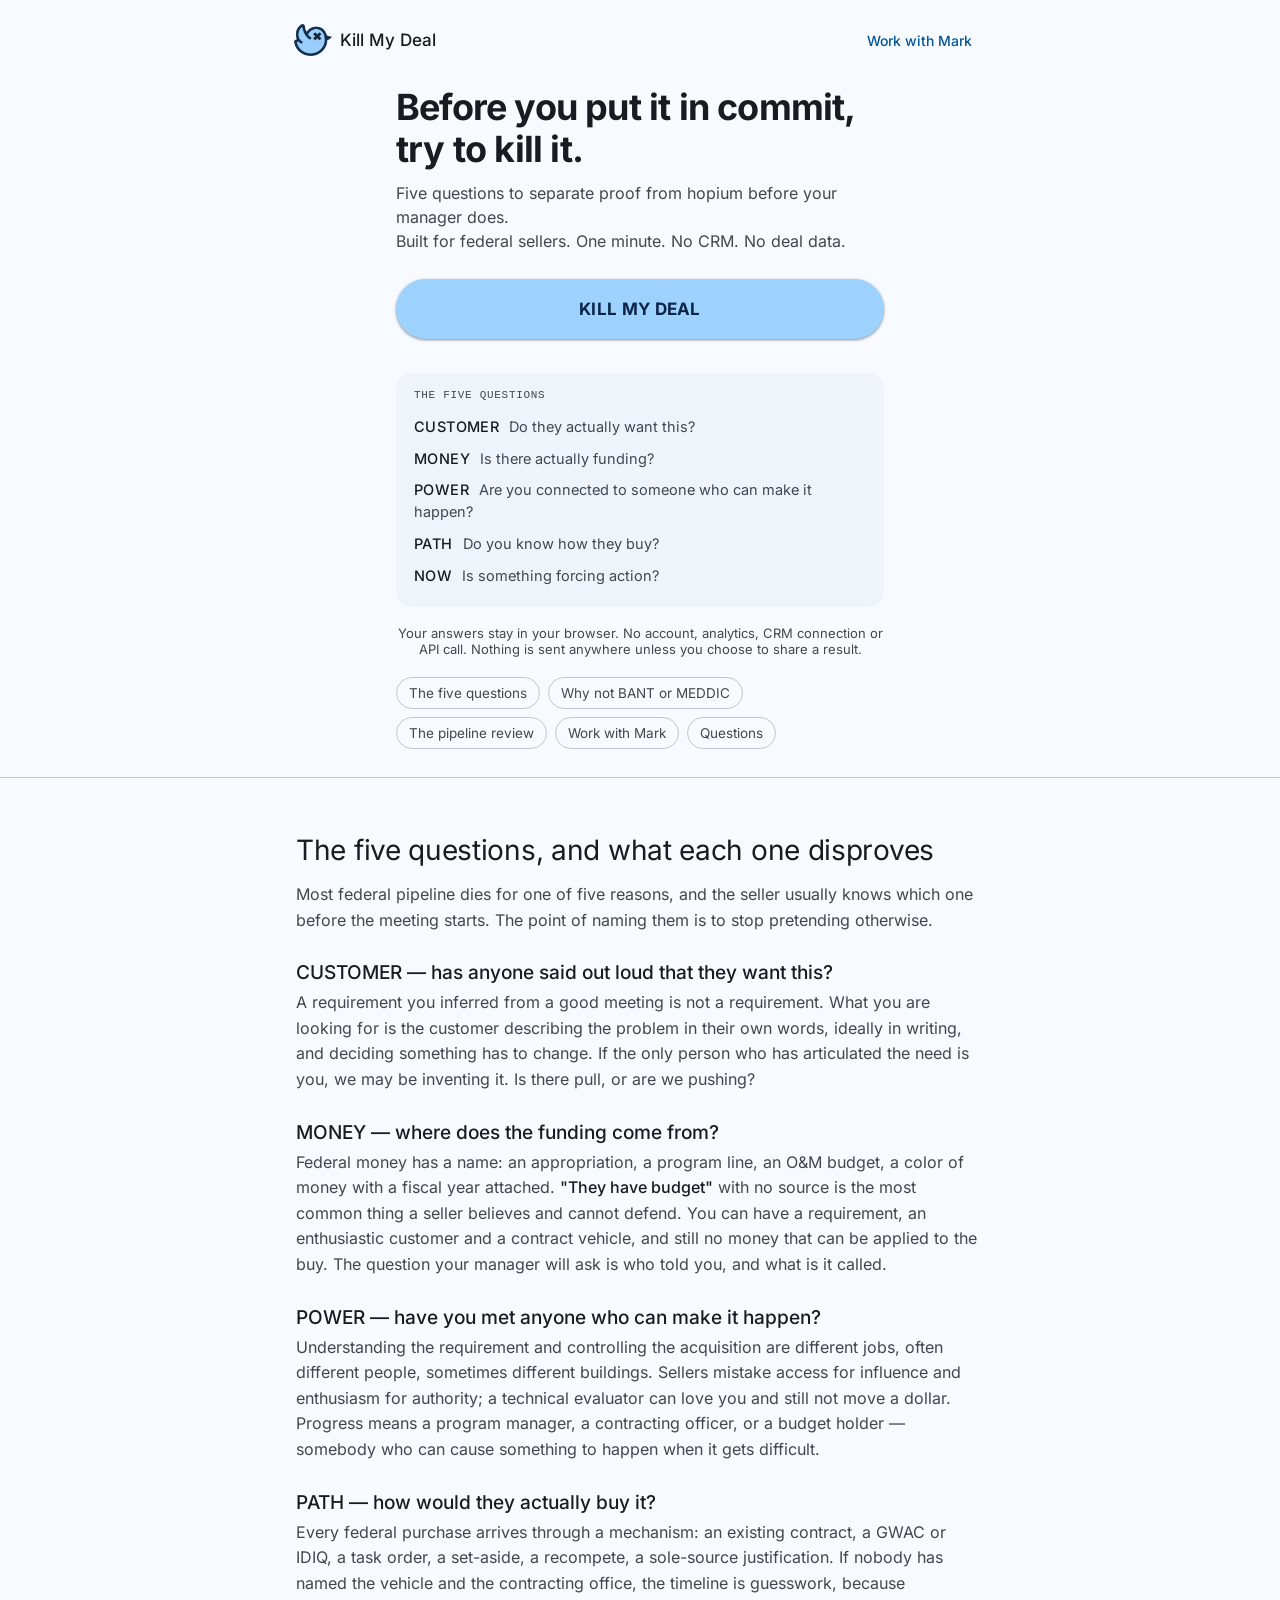
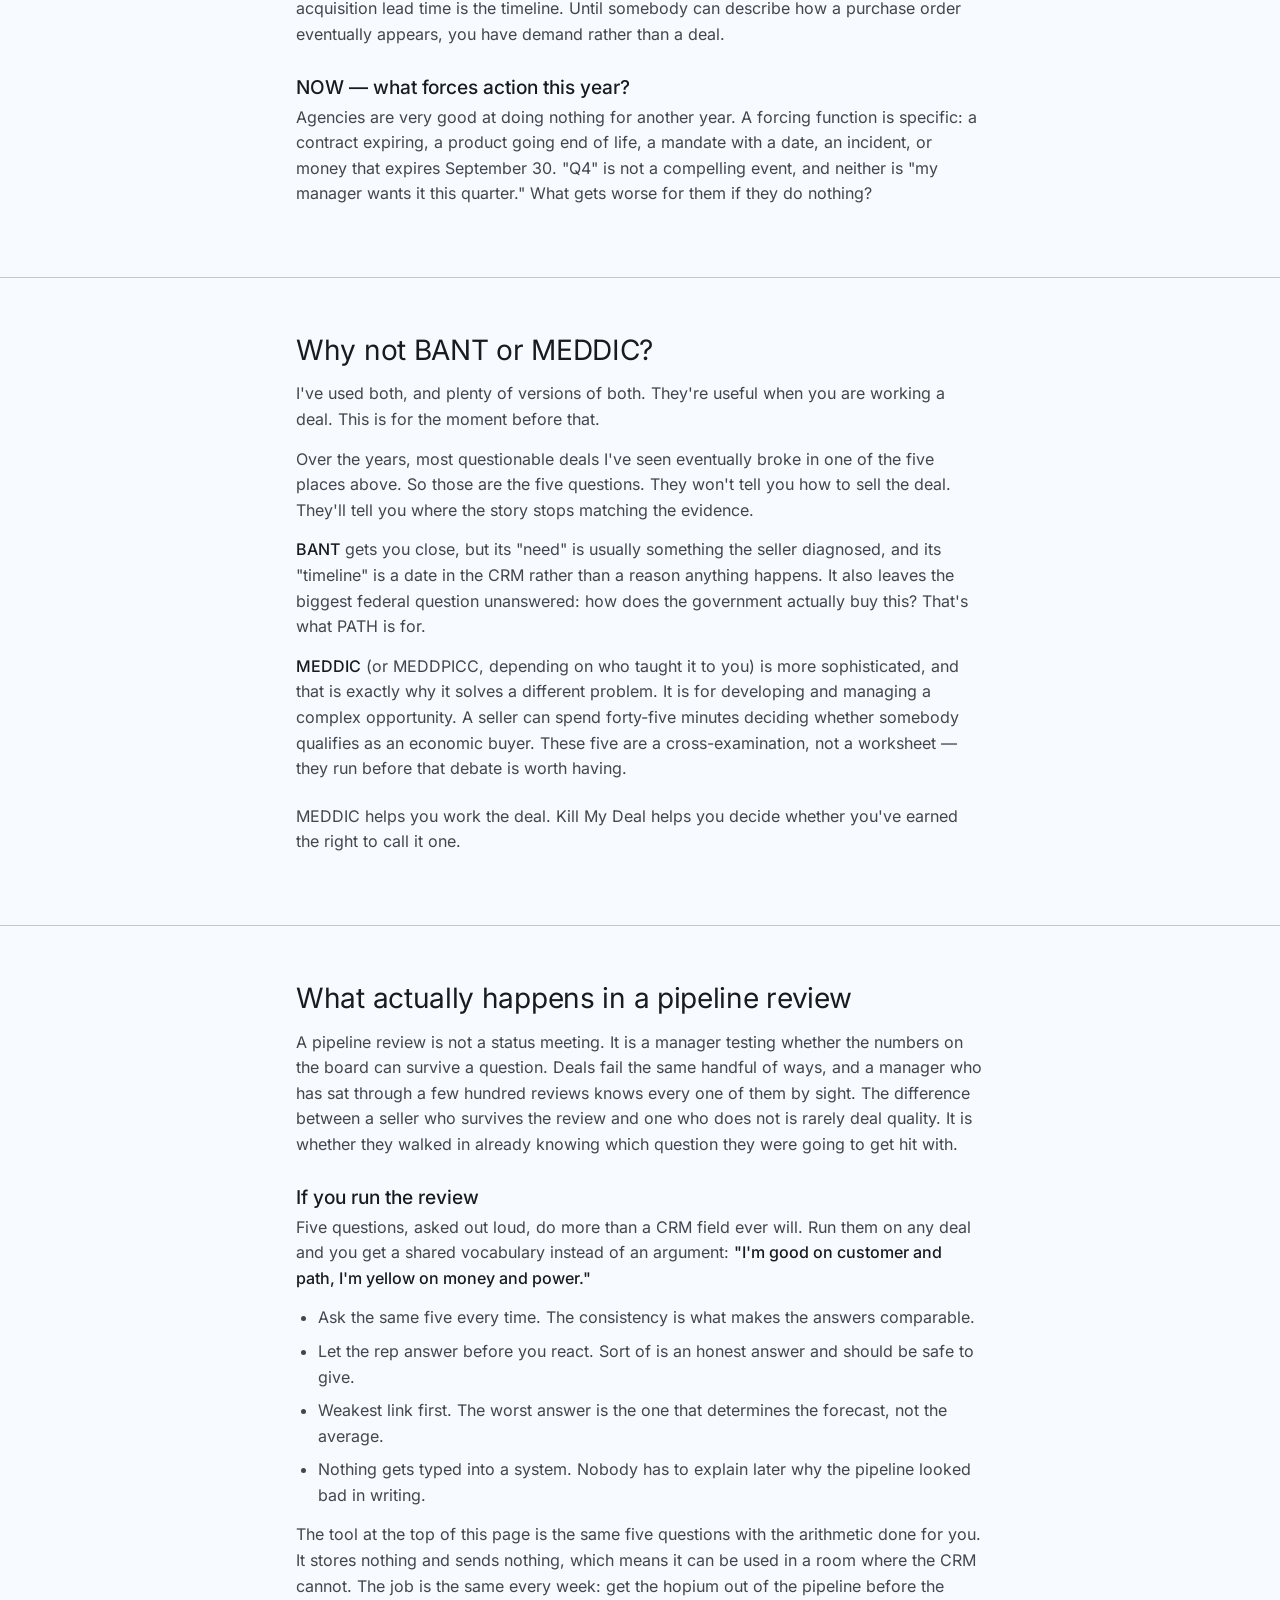
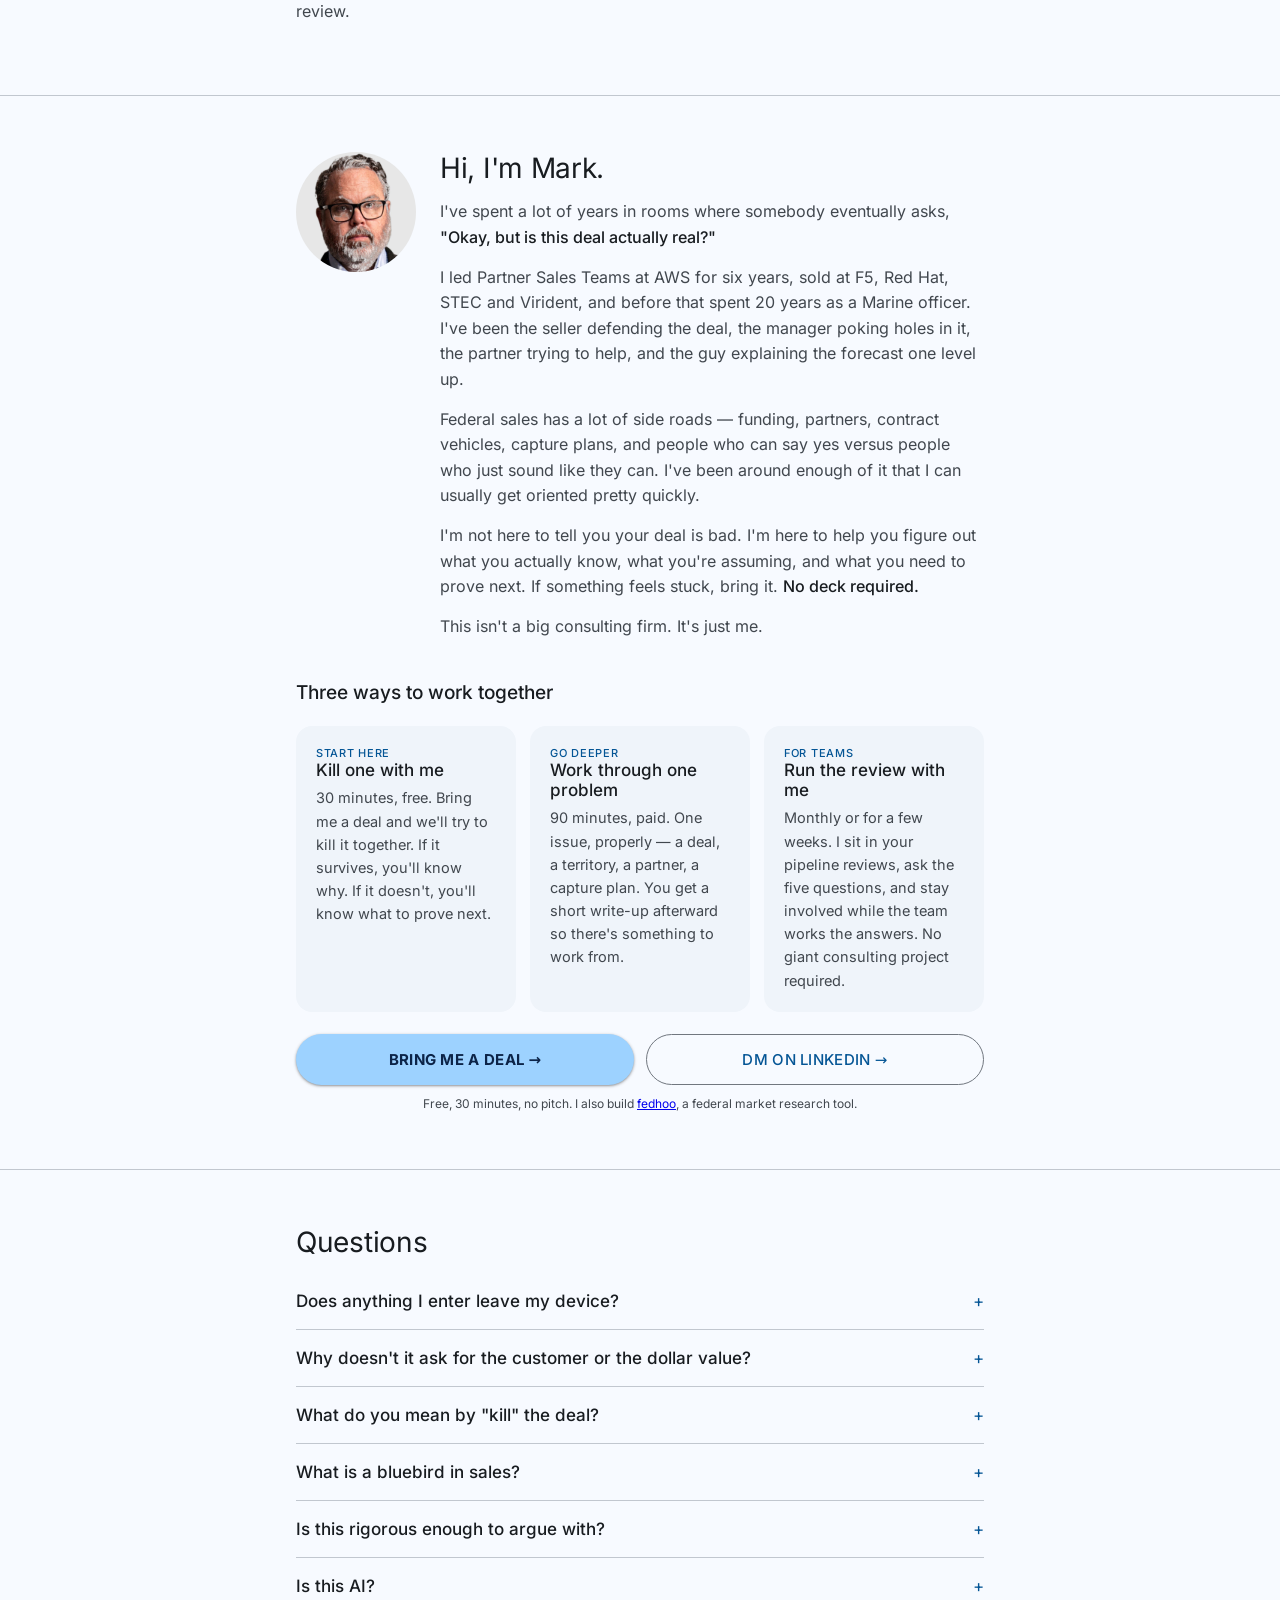
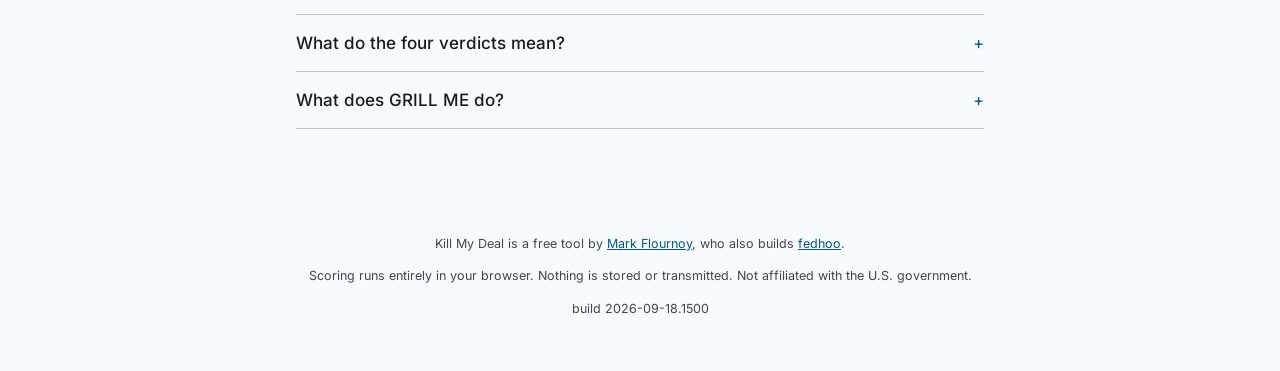
==== commit 509d8049: "about" ====
--- a/index.html
+++ b/index.html
@@ -105,6 +105,7 @@
     --spring-fast: cubic-bezier(.34, 1.56, .64, 1);
     --spring-soft: cubic-bezier(.22, 1.2, .36, 1);
     --corner-lg: 28px; --corner-press: 14px; --corner-xl: 36px;
+    --shape-sm: 12px; --shape-md: 16px; --shape-lg: 24px; --shape-xl: 28px;
     --state-hover: .08; --state-focus: .10; --state-press: .10;
   }
   * { box-sizing:border-box; -webkit-tap-highlight-color:transparent; }
@@ -113,24 +114,37 @@
     font-family:'Inter',system-ui,-apple-system,'Segoe UI',Roboto,sans-serif; -webkit-font-smoothing:antialiased; }
 
   /* App-like unselectable elements */
-  .ans, .big, .logo, .act, .cta-a, .cta-b, .linkbtn { user-select:none; -webkit-user-select:none; }
+  .ans, .logo, .btn, .hdr-link { user-select:none; -webkit-user-select:none; }
 
   .mono { font-family:ui-monospace,SFMono-Regular,Menlo,Consolas,'Liberation Mono',monospace; }
-  .wrap { max-width:520px; margin:0 auto; padding:14px 16px calc(28px + env(safe-area-inset-bottom)); }
+  .wrap { max-width:720px; margin:0 auto; padding:14px 16px calc(28px + env(safe-area-inset-bottom)); }
+  #screen { max-width:488px; margin:0 auto; }
   header { display:flex; align-items:center; justify-content:space-between; height:52px; }
+  .hdr-link { font:inherit; font-size:14px; font-weight:500; color:var(--primary-ink); text-decoration:none;
+    padding:8px 12px; border-radius:100px; white-space:nowrap; }
   
   .logo { display:inline-flex; align-items:center; gap:8px; font:inherit; font-size:17px; font-weight:500;
     color:var(--on-surface); background:none; border:0; padding:8px 8px 8px 0; margin-left:-2px;
-    white-space:nowrap; cursor:pointer; border-radius:10px; }
+    white-space:nowrap; cursor:pointer; border-radius:var(--shape-sm); }
   .logo:hover { color:var(--primary-ink); }
 
-  h1 { font-size:36px; font-weight:400; line-height:1.22; letter-spacing:-.5px; margin:20px 0 10px; }
+  h1 { font-size:36px; font-weight:700; line-height:1.18; letter-spacing:-.8px; margin:20px 0 10px; }
   .dek { font-size:16px; line-height:1.5; color:var(--on-surface-variant); margin:0 0 26px; }
   
-  .big { width:100%; background:var(--primary); color:var(--on-primary); border:0; border-radius:100px;
-    font:inherit; font-size:17px; font-weight:500; padding:19px; cursor:pointer; box-shadow:var(--elev1);
-    margin-bottom:12px; transition: transform .22s var(--spring-fast), box-shadow .22s ease; }
-  .big:active { transform:scale(.97); box-shadow:none; }
+  /* Buttons: one component, three emphasis levels. Shape morphs on press
+     (pill → --corner-press) on every one of them, per M3 Expressive. */
+  .btn { display:inline-flex; align-items:center; justify-content:center; box-sizing:border-box;
+    font:inherit; font-size:15px; font-weight:500; letter-spacing:.3px; text-align:center; text-decoration:none;
+    border:1px solid transparent; border-radius:100px; padding:15px 18px; cursor:pointer;
+    white-space:nowrap; overflow:hidden; text-overflow:ellipsis;
+    transition: transform .22s var(--spring-fast), border-radius .22s var(--spring-fast), box-shadow .22s ease; }
+  .btn:active { transform:scale(.97); border-radius:var(--corner-press); box-shadow:none; }
+  .btn-filled { background:var(--primary); color:var(--on-primary); box-shadow:var(--elev1); font-weight:700; }
+  .btn-outlined { background:none; color:var(--primary-ink); border-color:var(--outline); }
+  .btn-text { background:none; color:var(--primary-ink); border:0; padding:12px 6px; font-weight:700; font-size:14.5px; }
+  .btn-text.inline { padding:0 2px; font-size:14px; font-weight:500; color:inherit; text-decoration:underline; }
+  .btn-lg { width:100%; font-size:17px; padding:19px; margin-bottom:12px; }
+  .btn-full { width:100%; }
   .private { font-size:13px; color:var(--on-surface-variant); text-align:center; margin-top:18px; }
   .fine { font-size:12.5px; color:var(--on-surface-variant); line-height:1.5; }
 
@@ -156,14 +170,13 @@
   
   .sr { position:absolute; width:1px; height:1px; padding:0; margin:-1px; overflow:hidden;
     clip:rect(0,0,0,0); white-space:nowrap; border:0; }
-  .back { font:inherit; font-size:14px; font-weight:500; color:var(--on-surface-variant);
-    background:none; border:0; padding:14px 4px; cursor:pointer; border-radius:100px; }
+  .back { font-weight:500; color:var(--on-surface-variant); }
 
   /* Result screen block */
   .headline-row { display:flex; align-items:baseline; gap:14px; flex-wrap:wrap; margin-top:6px; }
   .score { font-size:76px; font-weight:900; line-height:1; letter-spacing:-3px; color:var(--primary-ink); }
   
-  .verdict-block { margin:4px 0 22px; padding:32px 24px; border-radius:28px; }
+  .verdict-block { margin:4px 0 22px; padding:32px 24px; border-radius:var(--shape-xl); }
   .vb-ready { background:var(--success-container); color:var(--on-success-container); }
   .vb-proof { background:var(--warn-container); color:var(--on-warn-container); }
   .vb-prove { background:var(--tertiary-container); color:var(--on-tertiary-container); }
@@ -177,35 +190,29 @@
   @keyframes xrise { from { opacity:0; transform:translateY(8px); } }
 
   /* Grouped Signals */
-  .signals { background:var(--sc-low); border-radius:var(--corner-xl); padding:6px 18px; margin:22px 0; }
-  .sig { display:flex; align-items:baseline; justify-content:space-between; gap:16px; padding:13px 0; border-bottom:1px solid var(--outline-variant); }
-  .sig:last-of-type { border-bottom:0; }
+  .signals { display:flex; flex-direction:column; gap:3px; margin:22px 0; }
+  .sig { display:flex; align-items:baseline; justify-content:space-between; gap:16px; padding:14px 20px;
+    background:var(--sc-low); border-radius:var(--corner-press); }
+  .sig:first-of-type { border-radius:var(--corner-xl) var(--corner-xl) var(--corner-press) var(--corner-press); }
+  .sig:last-of-type  { border-radius:var(--corner-press) var(--corner-press) var(--corner-xl) var(--corner-xl); }
   .sig-n { font-size:16px; font-weight:700; letter-spacing:.8px; }
   .sig-v { font-size:15px; font-weight:900; letter-spacing:.8px; }
   .sig-v.v-yes { color:var(--success); }
   .sig-v.v-sort { color:var(--warn); }
   .sig-v.v-no { color:var(--error); }
 
-  .ready-for { background:var(--primary-container); color:var(--on-primary-container); border-radius:24px; padding:20px; margin-bottom:18px; }
-  .do-first { background:var(--sc-low); border-radius:24px; padding:20px; margin-bottom:22px; }
+  .ready-for { background:var(--primary-container); color:var(--on-primary-container); border-radius:var(--shape-lg); padding:20px; margin-bottom:18px; }
+  .do-first { background:var(--sc-low); border-radius:var(--shape-lg); padding:20px; margin-bottom:22px; }
   
   .ready-k { font-size:11px; letter-spacing:.7px; text-transform:uppercase; opacity:.8; font-weight:700;}
   .ready-q { font-size:18px; font-weight:500; line-height:1.4; margin-top:8px; }
   .do-t { font-size:17px; line-height:1.45; font-weight:500; margin-top:8px; }
   
   .acts { display:flex; flex-wrap:wrap; gap:10px; margin-top:8px; }
-  .act { flex:1 1 140px; font:inherit; font-size:15px; font-weight:500; color:var(--primary-ink);
-    background:none; border:1px solid var(--outline); border-radius:100px; padding:15px; cursor:pointer;
-    transition: transform .22s var(--spring-fast); }
-  .act-p { background:var(--primary); color:var(--on-primary); border-color:transparent; box-shadow:var(--elev1); }
-  .act:active { transform:scale(.97); border-radius:var(--corner-press); }
-  
+  .acts .btn { flex:1 1 140px; }
   .acts-sub { display:flex; flex-wrap:wrap; align-items:center; justify-content:center; gap:8px; margin:14px 0 4px; }
-  .linkbtn { font:inherit; font-size:14.5px; font-weight:700; color:var(--primary-ink);
-    background:none; border:0; padding:12px 6px; cursor:pointer; border-radius:100px; }
-  .linkbtn.inline { padding:0 2px; font-size:14px; font-weight:500; color:inherit; text-decoration:underline; }
   .shared-note { background:var(--secondary-container); color:var(--on-secondary-container);
-    border-radius:12px; padding:12px 14px; font-size:14px; line-height:1.45; margin-bottom:18px; }
+    border-radius:var(--shape-sm); padding:12px 14px; font-size:14px; line-height:1.45; margin-bottom:18px; }
   .sep { color:var(--on-surface-variant); }
 
   details.why { margin-top:18px; }
@@ -223,7 +230,7 @@
   /* Mark block & DM */
   /* Single column: this block lost its avatar long ago, and the leftover grid
      was squeezing the DM preview into a 64px lane. */
-  .markblk { display:block; background:var(--sc-low); border-radius:24px;
+  .markblk { display:block; background:var(--sc-low); border-radius:var(--shape-lg);
     padding:22px; margin-top:32px; }
   .markblk .mark-name { font-size:19px; font-weight:700; margin-bottom:8px; }
   .markblk .mark-p { font-size:15px; line-height:1.55; margin:0 0 4px; }
@@ -233,34 +240,25 @@
 
   .dm-preview { display:block; width:100%; box-sizing:border-box;
     background:var(--surface); border:2px dashed var(--outline);
-    border-radius:14px; padding:14px 16px; font-size:13px; line-height:1.55;
+    border-radius:var(--shape-sm); padding:14px 16px; font-size:13px; line-height:1.55;
     color:var(--on-surface-variant); margin:16px 0 4px; white-space:normal;
     overflow-wrap:break-word; }
   .dm-inline { margin-top:22px; }
-  .dm-inline .cta-a { display:block; width:100%; box-sizing:border-box; text-align:center;
-    font:inherit; font-size:15px; font-weight:700; letter-spacing:.3px; cursor:pointer; }
-    
   .cta-row { display:flex; flex-wrap:wrap; gap:12px; margin-top:20px; }
-  .cta-a, .cta-b { flex:1 1 160px; box-sizing:border-box; text-align:center; text-decoration:none;
-    font-size:15px; font-weight:500; letter-spacing:.3px; border-radius:100px; padding:16px 18px;
-    white-space:nowrap; overflow:hidden; text-overflow:ellipsis;
-    transition: transform .22s var(--spring-fast), box-shadow .22s ease; }
-  .cta-a { background:var(--primary); color:var(--on-primary); border:none; box-shadow:var(--elev1); }
-  .cta-b { background:none; color:var(--primary-ink); border:1px solid var(--outline); }
-  .cta-a:active, .cta-b:active { transform:scale(.97); border-radius:var(--corner-press); }
+  .cta-row .btn { flex:1 1 160px; }
   
   .mark-fine { font-size:12px; line-height:1.5; color:var(--on-surface-variant); margin-top:10px; text-align:center; }
 
   /* State layers */
-  .ans, .big, .act, .cta-a, .cta-b, .linkbtn { position:relative; overflow:hidden; isolation:isolate; }
-  .ans::after, .big::after, .act::after, .cta-a::after, .cta-b::after, .linkbtn::after {
+  .ans, .btn, .hdr-link, .logo { position:relative; overflow:hidden; isolation:isolate; }
+  .ans::after, .btn::after, .hdr-link::after, .logo::after {
     content:''; position:absolute; inset:0; background:currentColor; opacity:0;
     transition:opacity .2s ease; pointer-events:none; z-index:-1; border-radius:inherit; }
-  .ans:hover::after, .big:hover::after, .act:hover::after, .cta-a:hover::after, .cta-b:hover::after, .linkbtn:hover::after { opacity:var(--state-hover); }
-  .ans:active::after, .big:active::after, .act:active::after, .cta-a:active::after, .cta-b:active::after, .linkbtn:active::after { opacity:var(--state-press); }
+  .ans:hover::after, .btn:hover::after, .hdr-link:hover::after, .logo:hover::after { opacity:var(--state-hover); }
+  .ans:active::after, .btn:active::after, .hdr-link:active::after { opacity:var(--state-press); }
 
   :focus-visible { outline:3px solid var(--primary-ink); outline-offset:2px; }
-  .ans:focus-visible, .big:focus-visible, .act:focus-visible, .cta-a:focus-visible, .cta-b:focus-visible { outline-offset:3px; }
+  .ans:focus-visible, .btn:focus-visible { outline-offset:3px; }
 
   @media (prefers-reduced-motion: reduce) {
     *, *::before, *::after { animation-duration:.01ms !important; transition-duration:.01ms !important; }
@@ -295,7 +293,7 @@
   .band li { font-size:16px; line-height:1.6; color:var(--on-surface-variant); margin-bottom:8px; }
   .lede { font-size:18px; line-height:1.55; color:var(--on-surface); }
   .cards { display:grid; grid-template-columns:repeat(auto-fit,minmax(215px,1fr)); gap:14px; margin:22px 0; }
-  .card { background:var(--sc-low); border-radius:16px; padding:20px; }
+  .card { background:var(--sc-low); border-radius:var(--shape-md); padding:20px; }
   .card h3 { margin:0 0 6px; font-size:17px; }
   .card p { font-size:14.5px; margin:0; }
   .card .k { font-size:11px; letter-spacing:.7px; text-transform:uppercase; color:var(--primary-ink); font-weight:500; }
@@ -311,7 +309,7 @@
   .who img { width:120px; height:120px; border-radius:50%; object-fit:cover; }
   .toc { display:flex; flex-wrap:wrap; gap:8px; margin:20px 0 0; }
   .toc a { font-size:13.5px; color:var(--on-surface-variant); text-decoration:none;
-    border:1px solid var(--outline-variant); border-radius:8px; padding:7px 12px; }
+    border:1px solid var(--outline-variant); border-radius:100px; padding:7px 12px; }
   .toc a:hover { border-color:var(--primary-ink); color:var(--primary-ink); }
   .sitefoot { padding:36px 16px calc(40px + env(safe-area-inset-bottom)); text-align:center;
     font-size:12.5px; line-height:1.6; color:var(--on-surface-variant); }
@@ -320,7 +318,7 @@
 
   .brandmark { flex:0 0 38px; display:block; }
   
-  .peek { background:var(--sc-low); border-radius:16px; padding:16px 18px; margin:22px 0 4px; }
+  .peek { background:var(--sc-low); border-radius:var(--shape-md); padding:16px 18px; margin:22px 0 4px; }
   .peek-k { font-size:11px; letter-spacing:.7px; text-transform:uppercase; color:var(--on-surface-variant); margin-bottom:10px; }
   .peek-row { font-size:14.5px; line-height:1.5; padding:5px 0; color:var(--on-surface-variant); }
   .peek-row b { color:var(--on-surface); font-weight:500; letter-spacing:.4px; margin-right:6px; }
@@ -331,12 +329,13 @@
 <div class="wrap">
   <header>
     <button class="logo" id="logoHome" aria-label="Kill My Deal — start over"><img class="brandmark" src="bluebird.png" alt="" width="38" height="32"> Kill My Deal</button>
+    <a class="hdr-link" href="#mark">Work with Mark</a>
   </header>
   <div id="screen" aria-live="polite">
     <h1>Before you put it in commit, try to kill it.</h1>
     <p class="dek">Five questions to separate proof from hopium before your manager does.<br>
       Built for federal sellers. One minute. No CRM. No deal data.</p>
-    <button class="big" id="prep">KILL MY DEAL</button>
+    <button class="btn btn-filled btn-lg" id="prep">KILL MY DEAL</button>
     <div class="peek">
       <div class="peek-k mono">The five questions</div>
       <div class="peek-row"><b>CUSTOMER</b> Do they actually want this?</div>
@@ -472,8 +471,8 @@
           involved while the team works the answers. No giant consulting project required.</p></div>
     </div>
     <div class="cta-row">
-      <a class="cta-a" href="https://calendly.com/markflournoy/chat-with-mark?utm_source=killmydeal&amp;utm_medium=page&amp;utm_content=consulting" target="_blank" rel="noopener">BRING ME A DEAL →</a>
-      <a class="cta-b" href="https://www.linkedin.com/in/markflournoy/" target="_blank" rel="noopener">DM ON LINKEDIN →</a>
+      <a class="btn btn-filled" href="https://calendly.com/markflournoy/chat-with-mark?utm_source=killmydeal&amp;utm_medium=page&amp;utm_content=consulting" target="_blank" rel="noopener">BRING ME A DEAL →</a>
+      <a class="btn btn-outlined" href="https://www.linkedin.com/in/markflournoy/" target="_blank" rel="noopener">DM ON LINKEDIN →</a>
     </div>
     <div class="mark-fine">Free, 30 minutes, no pitch. I also build
       <a href="https://fedhoo.com" target="_blank" rel="noopener">fedhoo</a>,
@@ -531,7 +530,7 @@
     who also builds <a href="https://fedhoo.com" target="_blank" rel="noopener">fedhoo</a>.</p>
   <p>Scoring runs entirely in your browser. Nothing is stored or transmitted.
     Not affiliated with the U.S. government.</p>
-  <p class="build">build 2026-09-18.1400</p>
+  <p class="build">build 2026-09-18.1500</p>
 </footer>
 <script>
 'use strict';
@@ -718,7 +717,7 @@
       <button class="ans a-sort" data-v="sort" type="button">SORT OF</button>
       <button class="ans a-no" data-v="no" type="button">NO</button>
     </div>
-    ${i > 0 ? '<button class="back" id="back">← Back</button>' : ''}`;
+    ${i > 0 ? '<button class="btn btn-text back" id="back" type="button">← Back</button>' : ''}`;
   el().querySelectorAll('.ans').forEach(b => b.onclick = () => {
     answers[p.k] = b.dataset.v;
     if (i < P.length - 1) setTimeout(() => ask(i + 1), 120);
@@ -752,7 +751,7 @@
 
   el().innerHTML = `
     ${shared ? `<div class="shared-note">Someone sent you this verdict.
-      <button class="linkbtn inline" id="runMine">Run your own deal →</button></div>` : ''}
+      <button class="btn btn-text inline" id="runMine" type="button">Run your own deal →</button></div>` : ''}
     <div class="verdict-block vb-${s.cls}">
       <div class="vb-score">${s.total}</div>
       <div class="vb-label">${s.label}</div>
@@ -779,13 +778,13 @@
         : `<div class="do-t">${esc(s.moves[0] || 'Bring the proof you already have and defend the date.')}</div>`}
     </div>
 
-    <button class="big" id="grill">GRILL ME →</button>
+    <button class="btn btn-filled btn-lg" id="grill" type="button">GRILL ME →</button>
     <div class="acts-sub">
-      <button class="linkbtn" id="share">Copy link</button>
+      <button class="btn btn-text" id="share" type="button">Copy link</button>
       <span class="sep">·</span>
-      <button class="linkbtn" id="copy">Copy for review</button>
+      <button class="btn btn-text" id="copy" type="button">Copy for review</button>
       <span class="sep">·</span>
-      <button class="linkbtn" id="again">Another deal</button>
+      <button class="btn btn-text" id="again" type="button">Another deal</button>
     </div>
 
     <details class="why"><summary>Why ${s.total}?</summary>
@@ -855,11 +854,11 @@
       <div class="ready-q">${esc(FIX[w.k])}</div></div>
     ${grillOuch ? `<div class="dm-inline">
       <div class="dm-preview mono">${esc(dmGrillText(lastScore, grillOuch))}</div>
-      <button class="cta-a" id="dmGrill" type="button" style="width:100%;">COPY THIS &amp; DM MARK →</button>
+      <button class="btn btn-filled btn-full" id="dmGrill" type="button">COPY THIS &amp; DM MARK →</button>
       <div class="mark-fine">One line. No customer names.</div></div>` : ''}
     <div class="acts">
-      <button class="act act-p" id="back2">Back to the verdict</button>
-      <button class="act" id="another">KILL ANOTHER DEAL</button>
+      <button class="btn btn-outlined" id="back2" type="button">BACK TO THE VERDICT</button>
+      <button class="btn btn-outlined" id="another" type="button">KILL ANOTHER DEAL</button>
     </div>`;
   const dg = document.getElementById('dmGrill');
   if (dg) dg.onclick = () => copyDM(dg, dmGrillText(lastScore, grillOuch));
@@ -883,8 +882,8 @@
       answer yet.</p>
     <div class="dm-preview mono">${esc(dmText(s))}</div>
     <div class="cta-row">
-      <button class="cta-a" id="dmBtn" type="button">COPY THIS &amp; DM ME →</button>
-      <a class="cta-b" href="https://calendly.com/markflournoy/chat-with-mark?utm_source=killmydeal&utm_medium=result&utm_content=after_score"
+      <button class="btn btn-filled" id="dmBtn" type="button">COPY THIS &amp; DM ME →</button>
+      <a class="btn btn-outlined" href="https://calendly.com/markflournoy/chat-with-mark?utm_source=killmydeal&utm_medium=result&utm_content=after_score"
          target="_blank" rel="noopener">BRING ME A DEAL →</a>
     </div>
     <div class="mark-fine">Free either way. I answer LinkedIn faster than email.</div>`;
@@ -894,7 +893,7 @@
 }
 
 /* Boot */
-window.KMD_BUILD = '2026-09-18.1400';
+window.KMD_BUILD = '2026-09-18.1500';
 const INTRO_HTML = el().innerHTML;
 const fromHash = readHash();
 if (fromHash) { Object.assign(answers, fromHash); result(true); }
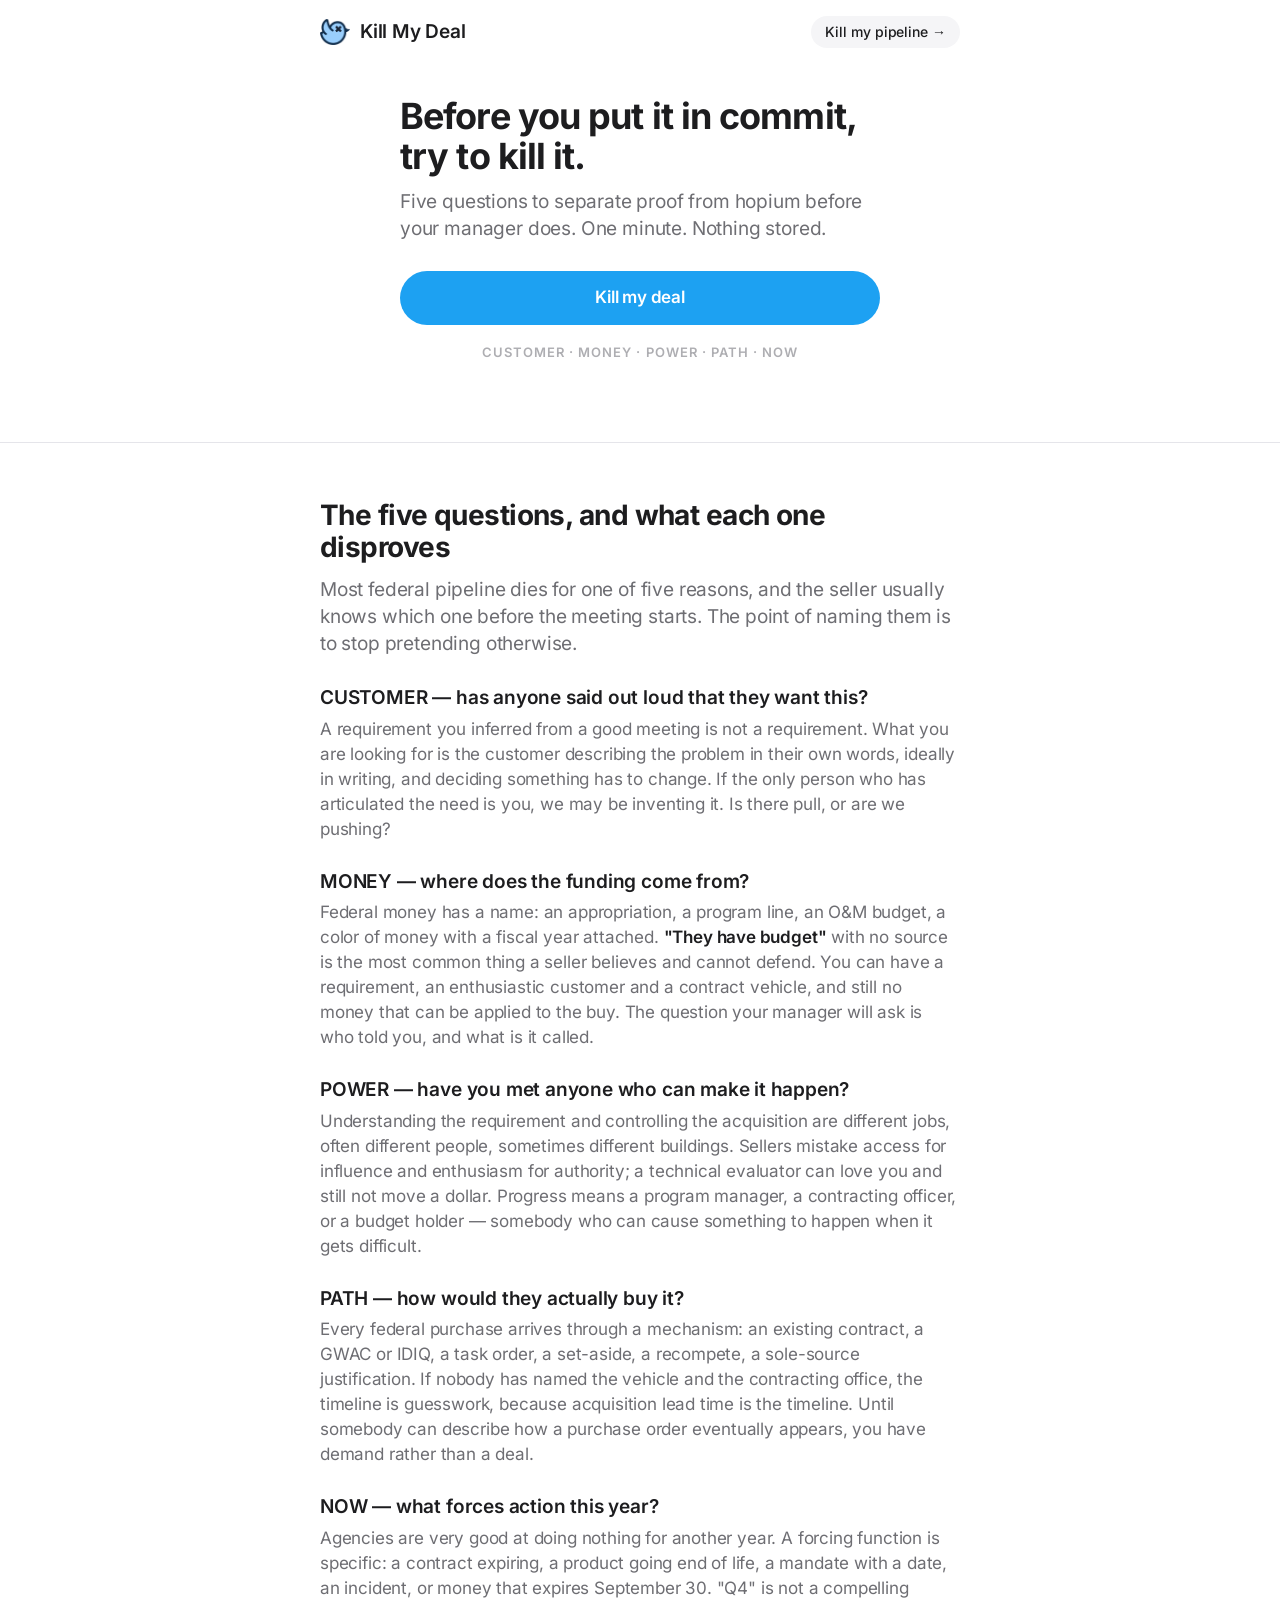
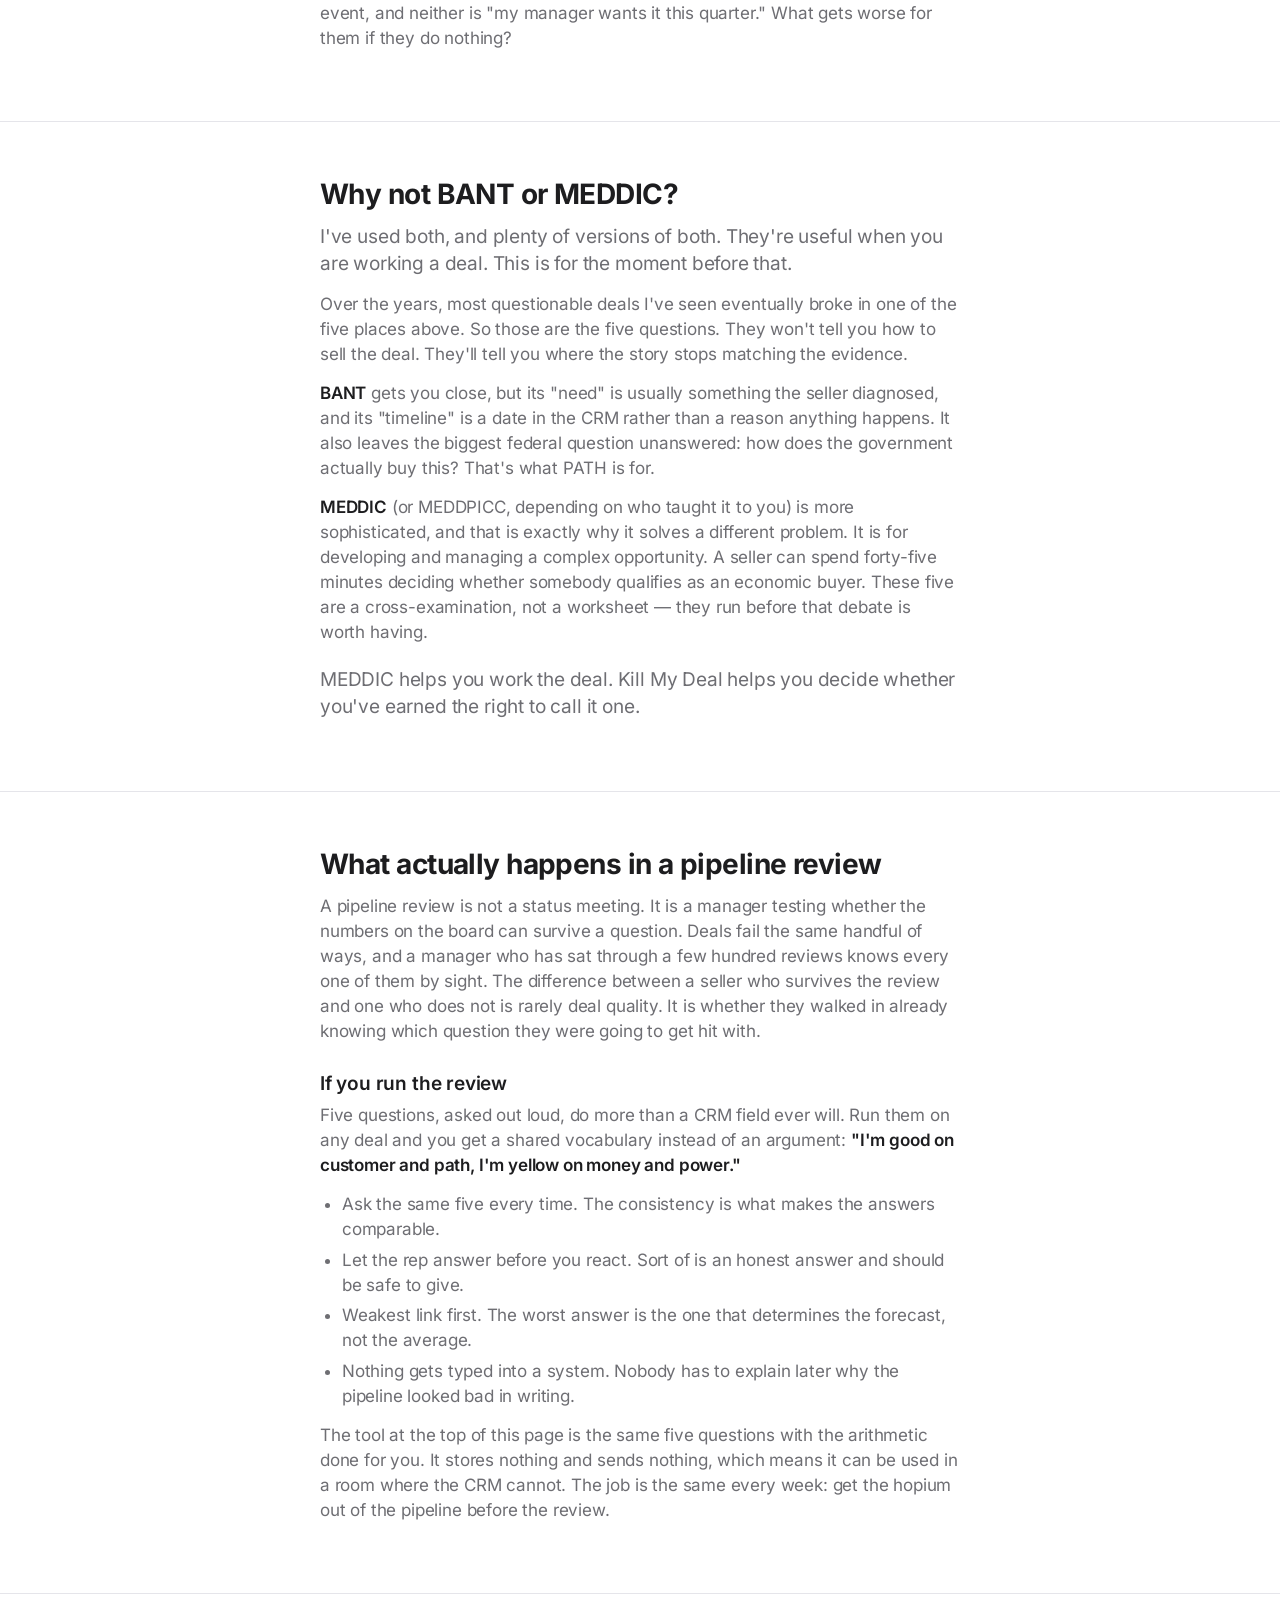
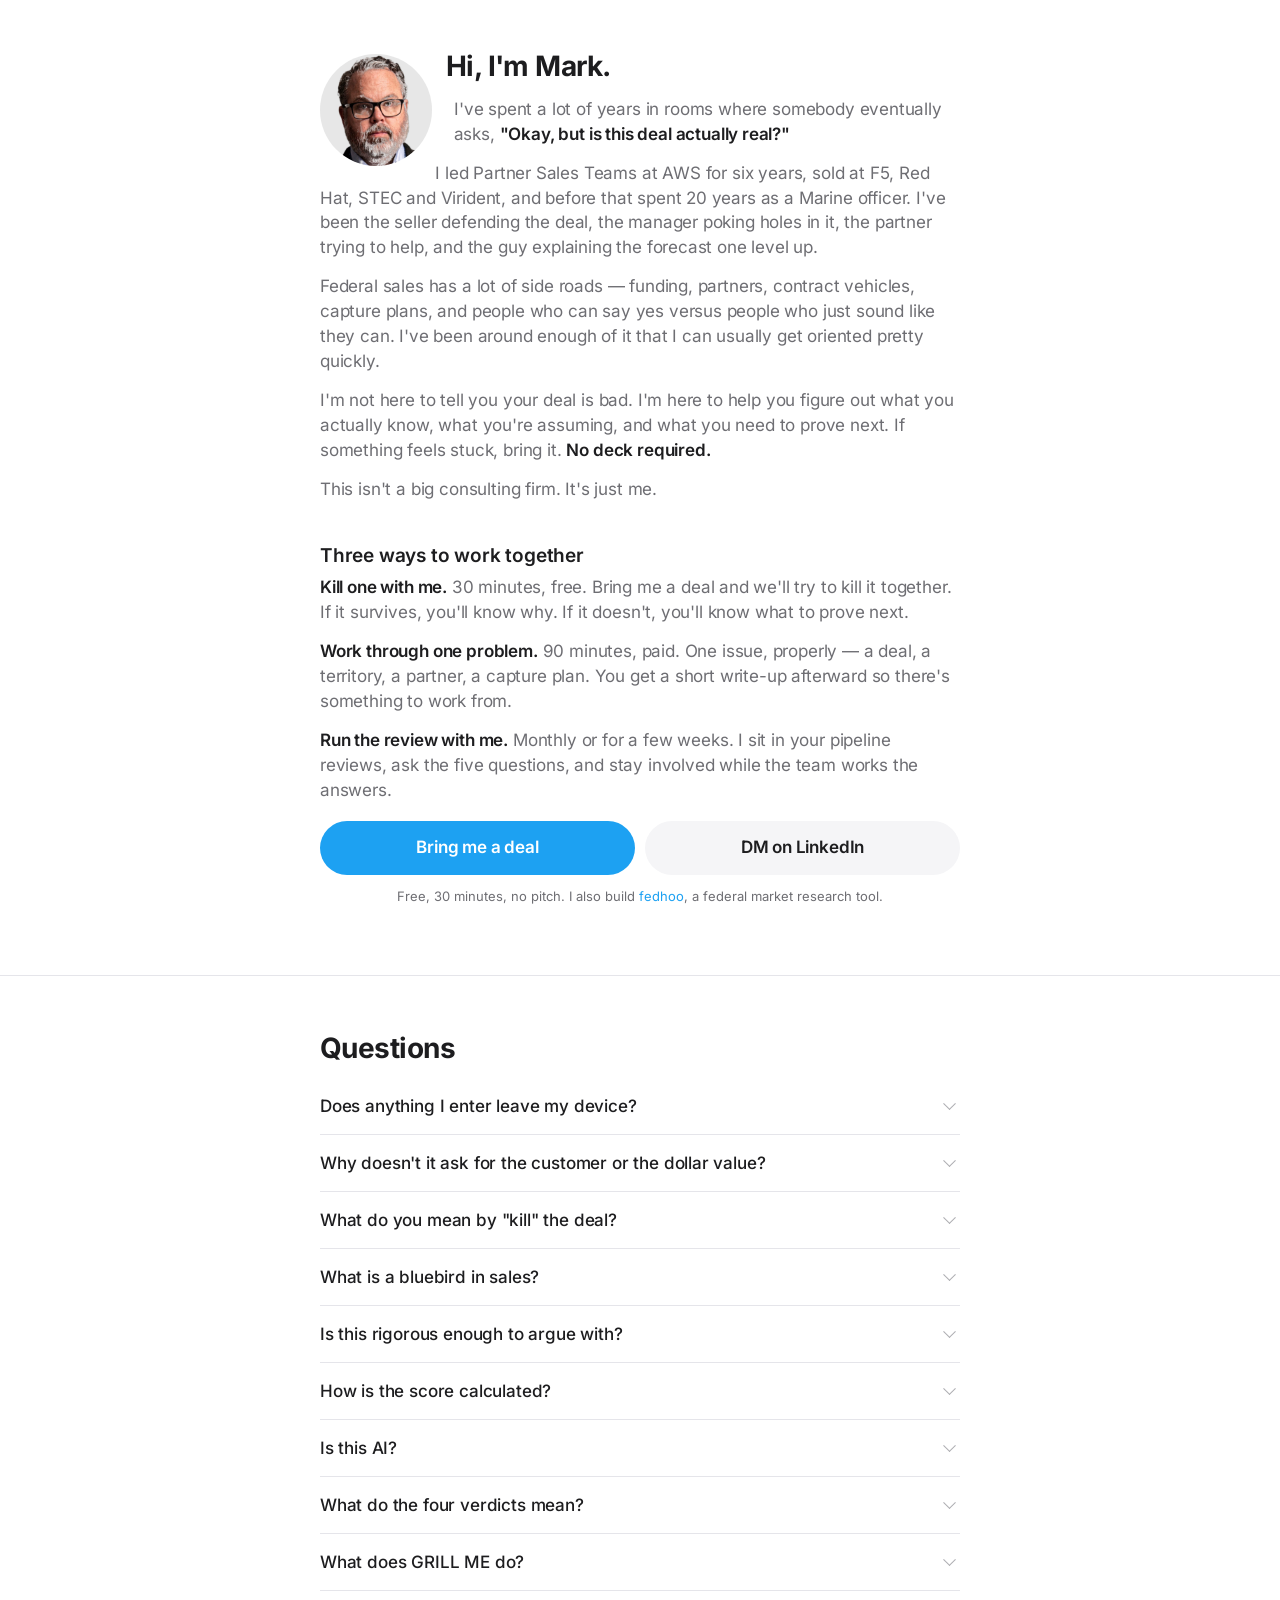
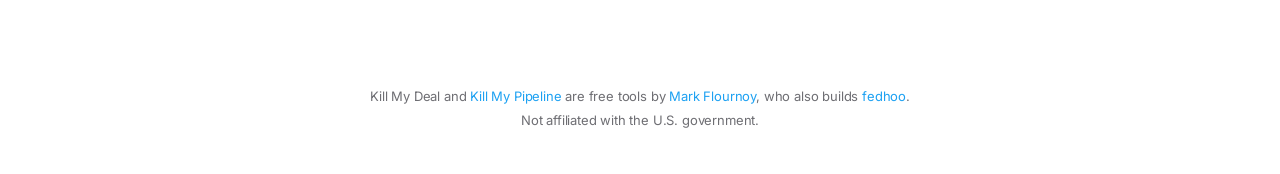
==== commit f8cb7595: "new ux" ====
--- a/index.html
+++ b/index.html
@@ -24,8 +24,8 @@
 <meta name="twitter:image" content="https://killmydeal.com/card.jpg">
 <meta name="twitter:image:alt" content="Kill My Deal — Before you put it in commit, try to kill it. Five questions: customer, money, power, path, now.">
 <meta name="color-scheme" content="light dark">
-<meta name="theme-color" media="(prefers-color-scheme: light)" content="#F7FAFF">
-<meta name="theme-color" media="(prefers-color-scheme: dark)" content="#0E1216">
+<meta name="theme-color" media="(prefers-color-scheme: light)" content="#FAFBFC">
+<meta name="theme-color" media="(prefers-color-scheme: dark)" content="#15181C">
 <script type="application/ld+json">
 {
   "@context": "https://schema.org",
@@ -48,6 +48,7 @@
       "jobTitle": "Federal sales advisor",
       "description": "Six years leading Federal Partner Sales at AWS; prior roles at F5, Red Hat, STEC and Virident; 20 years a Marine officer.",
       "url": "https://killmydeal.com/#mark",
+      "knowsAbout": ["Federal sales", "Pipeline qualification", "Pipeline coverage", "Sales management cadence", "Partner and channel sales", "Federal go-to-market"],
       "sameAs": ["https://fedhoo.com", "https://www.linkedin.com/in/markflournoy/"]
     },
     {
@@ -70,289 +71,21 @@
   ]
 }
 </script>
-<style>
-  /* Inter (variable, latin subset) embedded as base64 rather than fetched from
-     Google Fonts. Same typeface, no third-party request, works on a network
-     that blocks fonts.googleapis.com — which is the point of this whole tool. */
-  @font-face {
-    font-family:'Inter';
-    font-style:normal;
-    font-weight:100 900;
-    font-display:swap;
-    src:url([data-uri]) format('woff2');
-  }
-
-  :root {
-    /* Seeded from the bird itself: its body is #9DD2FF, hue 207°. That is a
-       tone-80 value — fine as a fill with navy type, unusable as text — so
-       --primary-ink carries the same hue at tone 30 wherever it has to be read. */
-    --primary:#9DD2FF; --on-primary:#0C2448;
-    --primary-ink:#045595;   /* same hue, tone 30 — primary where it has to be text */
-    --primary-container:#CDE8FE; --on-primary-container:#011C32;
-    --secondary-container:#DBE6F2; --on-secondary-container:#111C28;
-    --tertiary-container:#FFD8E4; --on-tertiary-container:#31111D;
-    --error:#B3261E; --error-container:#F9DEDC; --on-error-container:#410E0B;
-    /* M3 defines no success or warning role; these follow the same tonal logic
-       (tone 40 text, tone 90 container) and are AA against the surface. */
-    --success:#146C2E; --success-container:#C4EED0; --on-success-container:#00210B;
-    --warn:#7A5900; --warn-container:#FFDF9A; --on-warn-container:#261A00;
-    --surface:#F7FAFF;
-    --sc-low:#EFF4FA; --sc:#E9EFF6; --sc-high:#E2EAF3;
-    --on-surface:#181C20; --on-surface-variant:#41474E;
-    --outline:#71777F; --outline-variant:#C1C7CF;
-    --elev1:0 1px 2px rgba(0,0,0,.28), 0 1px 3px 1px rgba(0,0,0,.12);
-    /* M3 Expressive tokens */
-    --spring-fast: cubic-bezier(.34, 1.56, .64, 1);
-    --spring-soft: cubic-bezier(.22, 1.2, .36, 1);
-    --corner-lg: 28px; --corner-press: 14px; --corner-xl: 36px;
-    --shape-sm: 12px; --shape-md: 16px; --shape-lg: 24px; --shape-xl: 28px;
-    --state-hover: .08; --state-focus: .10; --state-press: .10;
-  }
-  * { box-sizing:border-box; -webkit-tap-highlight-color:transparent; }
-  
-  html,body { margin:0; background:var(--surface); color:var(--on-surface);
-    font-family:'Inter',system-ui,-apple-system,'Segoe UI',Roboto,sans-serif; -webkit-font-smoothing:antialiased; }
-
-  /* App-like unselectable elements */
-  .ans, .logo, .btn, .hdr-link { user-select:none; -webkit-user-select:none; }
-
-  .mono { font-family:ui-monospace,SFMono-Regular,Menlo,Consolas,'Liberation Mono',monospace; }
-  .wrap { max-width:720px; margin:0 auto; padding:14px 16px calc(28px + env(safe-area-inset-bottom)); }
-  #screen { max-width:488px; margin:0 auto; }
-  header { display:flex; align-items:center; justify-content:space-between; height:52px; }
-  .hdr-link { font:inherit; font-size:14px; font-weight:500; color:var(--primary-ink); text-decoration:none;
-    padding:8px 12px; border-radius:100px; white-space:nowrap; }
-  
-  .logo { display:inline-flex; align-items:center; gap:8px; font:inherit; font-size:17px; font-weight:500;
-    color:var(--on-surface); background:none; border:0; padding:8px 8px 8px 0; margin-left:-2px;
-    white-space:nowrap; cursor:pointer; border-radius:var(--shape-sm); }
-  .logo:hover { color:var(--primary-ink); }
-
-  h1 { font-size:36px; font-weight:700; line-height:1.18; letter-spacing:-.8px; margin:20px 0 10px; }
-  .dek { font-size:16px; line-height:1.5; color:var(--on-surface-variant); margin:0 0 26px; }
-  
-  /* Buttons: one component, three emphasis levels. Shape morphs on press
-     (pill → --corner-press) on every one of them, per M3 Expressive. */
-  .btn { display:inline-flex; align-items:center; justify-content:center; box-sizing:border-box;
-    font:inherit; font-size:15px; font-weight:500; letter-spacing:.3px; text-align:center; text-decoration:none;
-    border:1px solid transparent; border-radius:100px; padding:15px 18px; cursor:pointer;
-    white-space:nowrap; overflow:hidden; text-overflow:ellipsis;
-    transition: transform .22s var(--spring-fast), border-radius .22s var(--spring-fast), box-shadow .22s ease; }
-  .btn:active { transform:scale(.97); border-radius:var(--corner-press); box-shadow:none; }
-  .btn-filled { background:var(--primary); color:var(--on-primary); box-shadow:var(--elev1); font-weight:700; }
-  .btn-outlined { background:none; color:var(--primary-ink); border-color:var(--outline); }
-  .btn-text { background:none; color:var(--primary-ink); border:0; padding:12px 6px; font-weight:700; font-size:14.5px; }
-  .btn-text.inline { padding:0 2px; font-size:14px; font-weight:500; color:inherit; text-decoration:underline; }
-  .btn-lg { width:100%; font-size:17px; padding:19px; margin-bottom:12px; }
-  .btn-full { width:100%; }
-  .private { font-size:13px; color:var(--on-surface-variant); text-align:center; margin-top:18px; }
-  .fine { font-size:12.5px; color:var(--on-surface-variant); line-height:1.5; }
-
-  .dots { display:flex; gap:5px; margin:10px 0 24px; }
-  .dot { flex:1; height:6px; border-radius:3px; background:var(--sc-high); transition: border-radius .3s var(--spring-fast), background .3s ease; }
-  .dot.done { background:var(--primary); border-radius:9px; }
-  
-  .qnum { font-size:12px; font-weight:700; letter-spacing:1.4px; color:var(--primary-ink); text-transform:uppercase; }
-  .qt { font-size:30px; font-weight:700; line-height:1.14; letter-spacing:-.6px; margin:10px 0 26px; }
-  
-  /* Answer Grouping & Morphing */
-  .ans { display:flex; align-items:center; gap:12px; width:100%; font:inherit; font-size:20px; 
-    font-weight:800; letter-spacing:.6px; border:0; padding:24px 22px; margin-bottom:4px; cursor:pointer;
-    border-radius:var(--corner-lg); background:var(--sc-high); color:var(--on-surface);
-    transition:border-radius .22s var(--spring-fast), transform .22s var(--spring-fast), background .22s ease; }
-  .ans:first-of-type { border-radius:var(--corner-xl) var(--corner-xl) var(--corner-press) var(--corner-press); }
-  .ans:last-of-type  { border-radius:var(--corner-press) var(--corner-press) var(--corner-xl) var(--corner-xl); margin-bottom:12px; }
-  .ans:active { border-radius:var(--corner-press); transform:scale(.97); }
-  
-  .a-yes { background:var(--success-container); color:var(--on-success-container); }
-  .a-sort { background:var(--warn-container); color:var(--on-warn-container); }
-  .a-no { background:var(--error-container); color:var(--on-error-container); }
-  
-  .sr { position:absolute; width:1px; height:1px; padding:0; margin:-1px; overflow:hidden;
-    clip:rect(0,0,0,0); white-space:nowrap; border:0; }
-  .back { font-weight:500; color:var(--on-surface-variant); }
-
-  /* Result screen block */
-  .headline-row { display:flex; align-items:baseline; gap:14px; flex-wrap:wrap; margin-top:6px; }
-  .score { font-size:76px; font-weight:900; line-height:1; letter-spacing:-3px; color:var(--primary-ink); }
-  
-  .verdict-block { margin:4px 0 22px; padding:32px 24px; border-radius:var(--shape-xl); }
-  .vb-ready { background:var(--success-container); color:var(--on-success-container); }
-  .vb-proof { background:var(--warn-container); color:var(--on-warn-container); }
-  .vb-prove { background:var(--tertiary-container); color:var(--on-tertiary-container); }
-  .vb-dont  { background:var(--error-container); color:var(--on-error-container); }
-  .vb-score { font-size:104px; font-weight:900; line-height:.86; letter-spacing:-5px; animation:xspring .52s var(--spring-fast) both; }
-  .vb-label { font-size:30px; font-weight:900; letter-spacing:-.5px; line-height:1.05; margin-top:6px; animation:xspring .52s var(--spring-fast) .08s both; }
-  .vb-attack { font-size:19px; font-weight:500; line-height:1.3; margin-top:14px; animation:xrise .4s var(--spring-soft) .18s both; }
-  .vb-sub { font-size:14.5px; line-height:1.45; margin-top:6px; opacity:.82; animation:xrise .4s var(--spring-soft) .26s both; }
-  
-  @keyframes xspring { from { opacity:0; transform:translateY(14px) scale(.9); } }
-  @keyframes xrise { from { opacity:0; transform:translateY(8px); } }
-
-  /* Grouped Signals */
-  .signals { display:flex; flex-direction:column; gap:3px; margin:22px 0; }
-  .sig { display:flex; align-items:baseline; justify-content:space-between; gap:16px; padding:14px 20px;
-    background:var(--sc-low); border-radius:var(--corner-press); }
-  .sig:first-of-type { border-radius:var(--corner-xl) var(--corner-xl) var(--corner-press) var(--corner-press); }
-  .sig:last-of-type  { border-radius:var(--corner-press) var(--corner-press) var(--corner-xl) var(--corner-xl); }
-  .sig-n { font-size:16px; font-weight:700; letter-spacing:.8px; }
-  .sig-v { font-size:15px; font-weight:900; letter-spacing:.8px; }
-  .sig-v.v-yes { color:var(--success); }
-  .sig-v.v-sort { color:var(--warn); }
-  .sig-v.v-no { color:var(--error); }
-
-  .ready-for { background:var(--primary-container); color:var(--on-primary-container); border-radius:var(--shape-lg); padding:20px; margin-bottom:18px; }
-  .do-first { background:var(--sc-low); border-radius:var(--shape-lg); padding:20px; margin-bottom:22px; }
-  
-  .ready-k { font-size:11px; letter-spacing:.7px; text-transform:uppercase; opacity:.8; font-weight:700;}
-  .ready-q { font-size:18px; font-weight:500; line-height:1.4; margin-top:8px; }
-  .do-t { font-size:17px; line-height:1.45; font-weight:500; margin-top:8px; }
-  
-  .acts { display:flex; flex-wrap:wrap; gap:10px; margin-top:8px; }
-  .acts .btn { flex:1 1 140px; }
-  .acts-sub { display:flex; flex-wrap:wrap; align-items:center; justify-content:center; gap:8px; margin:14px 0 4px; }
-  .shared-note { background:var(--secondary-container); color:var(--on-secondary-container);
-    border-radius:var(--shape-sm); padding:12px 14px; font-size:14px; line-height:1.45; margin-bottom:18px; }
-  .sep { color:var(--on-surface-variant); }
-
-  details.why { margin-top:18px; }
-  details.why summary { font-size:14px; font-weight:500; color:var(--primary-ink); cursor:pointer; padding:10px 0; }
-  details.why .body { font-size:14px; line-height:1.6; color:var(--on-surface-variant); }
-  .math { font-size:12.5px; opacity:.7; margin-top:8px; }
-  .move-list { margin:10px 0 0; padding-left:20px; }
-  .move-list li { font-size:16px; line-height:1.5; font-weight:500; margin-bottom:8px; }
-
-  /* grill */
-  .grill-q { font-size:26px; font-weight:400; line-height:1.25; margin:24px 0 32px; }
-  .grill-sub { font-size:13px; letter-spacing:.6px; text-transform:uppercase; color:var(--on-surface-variant); }
-  .verdict-big { font-size:30px; font-weight:500; line-height:1.25; margin:20px 0 10px; }
-
-  /* Mark block & DM */
-  /* Single column: this block lost its avatar long ago, and the leftover grid
-     was squeezing the DM preview into a 64px lane. */
-  .markblk { display:block; background:var(--sc-low); border-radius:var(--shape-lg);
-    padding:22px; margin-top:32px; }
-  .markblk .mark-name { font-size:19px; font-weight:700; margin-bottom:8px; }
-  .markblk .mark-p { font-size:15px; line-height:1.55; margin:0 0 4px; }
-  .markblk .cta-row { display:grid; grid-template-columns:1fr; gap:10px; margin-top:16px; }
-  @media (min-width:520px) { .markblk .cta-row { grid-template-columns:1fr 1fr; } }
-  .markblk .mark-p { color:var(--on-surface-variant); }
-
-  .dm-preview { display:block; width:100%; box-sizing:border-box;
-    background:var(--surface); border:2px dashed var(--outline);
-    border-radius:var(--shape-sm); padding:14px 16px; font-size:13px; line-height:1.55;
-    color:var(--on-surface-variant); margin:16px 0 4px; white-space:normal;
-    overflow-wrap:break-word; }
-  .dm-inline { margin-top:22px; }
-  .cta-row { display:flex; flex-wrap:wrap; gap:12px; margin-top:20px; }
-  .cta-row .btn { flex:1 1 160px; }
-  
-  .mark-fine { font-size:12px; line-height:1.5; color:var(--on-surface-variant); margin-top:10px; text-align:center; }
-
-  /* State layers */
-  .ans, .btn, .hdr-link, .logo { position:relative; overflow:hidden; isolation:isolate; }
-  .ans::after, .btn::after, .hdr-link::after, .logo::after {
-    content:''; position:absolute; inset:0; background:currentColor; opacity:0;
-    transition:opacity .2s ease; pointer-events:none; z-index:-1; border-radius:inherit; }
-  .ans:hover::after, .btn:hover::after, .hdr-link:hover::after, .logo:hover::after { opacity:var(--state-hover); }
-  .ans:active::after, .btn:active::after, .hdr-link:active::after { opacity:var(--state-press); }
-
-  :focus-visible { outline:3px solid var(--primary-ink); outline-offset:2px; }
-  .ans:focus-visible, .btn:focus-visible { outline-offset:3px; }
-
-  @media (prefers-reduced-motion: reduce) {
-    *, *::before, *::after { animation-duration:.01ms !important; transition-duration:.01ms !important; }
-  }
-
-  @media (prefers-color-scheme: dark) {
-    :root {
-      --primary:#9DD2FF; --on-primary:#0C2448;
-      --primary-ink:#9DD2FF;
-      --primary-container:#045595; --on-primary-container:#CDE8FE;
-      --secondary-container:#3B4754; --on-secondary-container:#DCE3EB;
-      --tertiary-container:#633B48; --on-tertiary-container:#FFD8E4;
-      --error:#F2B8B5; --error-container:#8C1D18; --on-error-container:#F9DEDC;
-      --success:#7CD992; --success-container:#005321; --on-success-container:#C4EED0;
-      --warn:#E8C468; --warn-container:#5C4200; --on-warn-container:#FFDF9A;
-      --surface:#0E1216;
-      --sc-low:#161B20; --sc:#1B2026; --sc-high:#252B32;
-      --on-surface:#E1E3E7; --on-surface-variant:#C3C7CF;
-      --outline:#8D9199; --outline-variant:#43474E;
-      --elev1:0 1px 3px rgba(0,0,0,.5);
-    }
-  }
-
-  /* Shell styles */
-  .band { padding:56px 0; border-top:1px solid var(--outline-variant); }
-  .band-inner { max-width:720px; margin:0 auto; padding:0 16px; }
-  .band h2 { font-size:28px; font-weight:400; line-height:1.2; letter-spacing:-.3px; margin:0 0 14px; }
-  .band h3 { font-size:19px; font-weight:500; margin:28px 0 6px; }
-  .band p { font-size:16px; line-height:1.6; color:var(--on-surface-variant); margin:0 0 14px; }
-  .band p strong, .band li strong { color:var(--on-surface); font-weight:500; }
-  .band ul { margin:0 0 14px; padding-left:22px; }
-  .band li { font-size:16px; line-height:1.6; color:var(--on-surface-variant); margin-bottom:8px; }
-  .lede { font-size:18px; line-height:1.55; color:var(--on-surface); }
-  .cards { display:grid; grid-template-columns:repeat(auto-fit,minmax(215px,1fr)); gap:14px; margin:22px 0; }
-  .card { background:var(--sc-low); border-radius:var(--shape-md); padding:20px; }
-  .card h3 { margin:0 0 6px; font-size:17px; }
-  .card p { font-size:14.5px; margin:0; }
-  .card .k { font-size:11px; letter-spacing:.7px; text-transform:uppercase; color:var(--primary-ink); font-weight:500; }
-  .faq { border-top:1px solid var(--outline-variant); }
-  .faq details { border-bottom:1px solid var(--outline-variant); }
-  .faq summary { font-size:17px; font-weight:500; padding:18px 0; cursor:pointer; list-style:none; }
-  .faq summary::-webkit-details-marker { display:none; }
-  .faq summary::after { content:'+'; float:right; color:var(--primary-ink); font-weight:400; }
-  .faq details[open] summary::after { content:'–'; }
-  .faq .a { font-size:16px; line-height:1.6; color:var(--on-surface-variant); padding:0 0 18px; }
-  .who { display:grid; grid-template-columns:120px 1fr; gap:24px; align-items:start; }
-  .who.nophoto { grid-template-columns:1fr; }
-  .who img { width:120px; height:120px; border-radius:50%; object-fit:cover; }
-  .toc { display:flex; flex-wrap:wrap; gap:8px; margin:20px 0 0; }
-  .toc a { font-size:13.5px; color:var(--on-surface-variant); text-decoration:none;
-    border:1px solid var(--outline-variant); border-radius:100px; padding:7px 12px; }
-  .toc a:hover { border-color:var(--primary-ink); color:var(--primary-ink); }
-  .sitefoot { padding:36px 16px calc(40px + env(safe-area-inset-bottom)); text-align:center;
-    font-size:12.5px; line-height:1.6; color:var(--on-surface-variant); }
-  .sitefoot a { color:var(--primary-ink); }
-  @media (max-width:560px) { .who { grid-template-columns:1fr; } .who img { width:96px; height:96px; } }
-
-  .brandmark { flex:0 0 38px; display:block; }
-  
-  .peek { background:var(--sc-low); border-radius:var(--shape-md); padding:16px 18px; margin:22px 0 4px; }
-  .peek-k { font-size:11px; letter-spacing:.7px; text-transform:uppercase; color:var(--on-surface-variant); margin-bottom:10px; }
-  .peek-row { font-size:14.5px; line-height:1.5; padding:5px 0; color:var(--on-surface-variant); }
-  .peek-row b { color:var(--on-surface); font-weight:500; letter-spacing:.4px; margin-right:6px; }
-</style>
+<link rel="stylesheet" href="kmd.css">
 </head>
 <body>
 
 <div class="wrap">
-  <header>
-    <button class="logo" id="logoHome" aria-label="Kill My Deal — start over"><img class="brandmark" src="bluebird.png" alt="" width="38" height="32"> Kill My Deal</button>
-    <a class="hdr-link" href="#mark">Work with Mark</a>
+  <header class="appbar">
+    <button class="logo" id="logoHome" aria-label="Kill My Deal — start over"><picture><source srcset="bluebird-dark.png" media="(prefers-color-scheme: dark)"><img class="brandmark" src="bluebird.png" alt="" width="38" height="32"></picture> Kill My Deal</button>
+    <a class="chip" href="/pipeline/">Kill my pipeline →</a>
   </header>
   <div id="screen" aria-live="polite">
     <h1>Before you put it in commit, try to kill it.</h1>
-    <p class="dek">Five questions to separate proof from hopium before your manager does.<br>
-      Built for federal sellers. One minute. No CRM. No deal data.</p>
-    <button class="btn btn-filled btn-lg" id="prep">KILL MY DEAL</button>
-    <div class="peek">
-      <div class="peek-k mono">The five questions</div>
-      <div class="peek-row"><b>CUSTOMER</b> Do they actually want this?</div>
-      <div class="peek-row"><b>MONEY</b> Is there actually funding?</div>
-      <div class="peek-row"><b>POWER</b> Are you connected to someone who can make it happen?</div>
-      <div class="peek-row"><b>PATH</b> Do you know how they buy?</div>
-      <div class="peek-row"><b>NOW</b> Is something forcing action?</div>
-    </div>
-    <div class="private">Your answers stay in your browser. No account, analytics, CRM connection or API call.
-      Nothing is sent anywhere unless you choose to share a result.</div>
-    <nav class="toc" aria-label="On this page">
-      <a href="#how">The five questions</a>
-      <a href="#why">Why not BANT or MEDDIC</a>
-      <a href="#review">The pipeline review</a>
-      <a href="#mark">Work with Mark</a>
-      <a href="#faq">Questions</a>
-    </nav></div>
+    <p class="dek">Five questions to separate proof from hopium before your manager does.
+      One minute. Nothing stored.</p>
+    <button class="btn btn-primary btn-lg btn-full" id="prep" type="button">Kill my deal</button>
+    <p class="pillars">Customer · Money · Power · Path · Now</p></div>
 </div>
 
 <section class="band" id="how" aria-labelledby="how-h">
@@ -439,8 +172,7 @@
   <div class="band-inner">
     <div class="who">
       <img src="mark.jpg" alt="Mark Flournoy" width="120" height="120" loading="lazy" decoding="async"
-           onerror="this.closest('.who').classList.add('nophoto'); this.remove();">
-      <div>
+           onerror="this.remove();">
         <h2 id="mark-h">Hi, I'm Mark.</h2>
         <p>I've spent a lot of years in rooms where somebody eventually asks, <strong>"Okay, but is this
           deal actually real?"</strong></p>
@@ -455,70 +187,69 @@
           actually know, what you're assuming, and what you need to prove next. If something feels stuck,
           bring it. <strong>No deck required.</strong></p>
         <p>This isn't a big consulting firm. It's just me.</p>
-      </div>
     </div>
 
     <h3>Three ways to work together</h3>
-    <div class="cards">
-      <div class="card"><div class="k">Start here</div><h3>Kill one with me</h3>
-        <p>30 minutes, free. Bring me a deal and we'll try to kill it together. If it survives, you'll
-          know why. If it doesn't, you'll know what to prove next.</p></div>
-      <div class="card"><div class="k">Go deeper</div><h3>Work through one problem</h3>
-        <p>90 minutes, paid. One issue, properly — a deal, a territory, a partner, a capture plan. You get a
-          short write-up afterward so there's something to work from.</p></div>
-      <div class="card"><div class="k">For teams</div><h3>Run the review with me</h3>
-        <p>Monthly or for a few weeks. I sit in your pipeline reviews, ask the five questions, and stay
-          involved while the team works the answers. No giant consulting project required.</p></div>
+    <p><strong>Kill one with me.</strong> 30 minutes, free. Bring me a deal and we'll try to kill it
+      together. If it survives, you'll know why. If it doesn't, you'll know what to prove next.</p>
+    <p><strong>Work through one problem.</strong> 90 minutes, paid. One issue, properly — a deal, a territory,
+      a partner, a capture plan. You get a short write-up afterward so there's something to work from.</p>
+    <p><strong>Run the review with me.</strong> Monthly or for a few weeks. I sit in your pipeline reviews,
+      ask the five questions, and stay involved while the team works the answers.</p>
+    <div class="btn-row">
+      <a class="btn btn-primary btn-lg" href="https://calendly.com/markflournoy/chat-with-mark?utm_source=killmydeal&amp;utm_medium=page&amp;utm_content=consulting" target="_blank" rel="noopener">Bring me a deal</a>
+      <a class="btn btn-lg" href="https://www.linkedin.com/in/markflournoy/" target="_blank" rel="noopener">DM on LinkedIn</a>
     </div>
-    <div class="cta-row">
-      <a class="btn btn-filled" href="https://calendly.com/markflournoy/chat-with-mark?utm_source=killmydeal&amp;utm_medium=page&amp;utm_content=consulting" target="_blank" rel="noopener">BRING ME A DEAL →</a>
-      <a class="btn btn-outlined" href="https://www.linkedin.com/in/markflournoy/" target="_blank" rel="noopener">DM ON LINKEDIN →</a>
-    </div>
-    <div class="mark-fine">Free, 30 minutes, no pitch. I also build
+    <p class="fine" style="text-align:center;margin-top:12px;">Free, 30 minutes, no pitch. I also build
       <a href="https://fedhoo.com" target="_blank" rel="noopener">fedhoo</a>,
       a federal market research tool.</div>
   </div>
 </section>
 
-<section class="band faq" id="faq" aria-labelledby="faq-h">
+<section class="band" id="faq" aria-labelledby="faq-h">
   <div class="band-inner">
     <h2 id="faq-h">Questions</h2>
-    <details><summary>Does anything I enter leave my device?</summary>
-      <div class="a">Your answers stay in your browser. The scoring is JavaScript running on this page:
+    <details class="exp"><summary>Does anything I enter leave my device?</summary>
+      <div class="body">Your answers stay in your browser. The scoring is JavaScript running on this page:
         no account, no database, no analytics on your answers, no CRM connection, no API call. The page
         loads its own font and images and nothing else. The one exception is under your control — if you
         press Copy link, your five answers are encoded into the URL so you can send the result to
         somebody.</div></details>
-    <details><summary>Why doesn't it ask for the customer or the dollar value?</summary>
-      <div class="a">Because it doesn't need them, and asking would make the tool unusable for anyone whose
+    <details class="exp"><summary>Why doesn't it ask for the customer or the dollar value?</summary>
+      <div class="body">Because it doesn't need them, and asking would make the tool unusable for anyone whose
         employer restricts where pipeline detail can go. Qualification is about what you can prove, not who the
         customer is.</div></details>
-    <details><summary>What do you mean by "kill" the deal?</summary>
-      <div class="a">Trying to kill a deal means trying to disprove your own forecast before somebody
+    <details class="exp"><summary>What do you mean by "kill" the deal?</summary>
+      <div class="body">Trying to kill a deal means trying to disprove your own forecast before somebody
         else does. If it survives the five questions, you have something you can defend. If it doesn't,
         you know exactly what evidence is missing. You are killing assumptions, not walking away from
         the customer.</div></details>
-    <details><summary>What is a bluebird in sales?</summary>
-      <div class="a">A deal nobody worked for: an inbound call, a warm introduction, a requirement that appears
+    <details class="exp"><summary>What is a bluebird in sales?</summary>
+      <div class="body">A deal nobody worked for: an inbound call, a warm introduction, a requirement that appears
         out of nowhere. They feel like luck, which is why they get forecast on feelings instead of facts.
         Most of them are dead. The five questions tell you which kind you are holding.</div></details>
-    <details><summary>Is this rigorous enough to argue with?</summary>
-      <div class="a">It is a qualification heuristic, not a forecast model. Nobody has calibrated these
+    <details class="exp"><summary>Is this rigorous enough to argue with?</summary>
+      <div class="body">It is a qualification heuristic, not a forecast model. Nobody has calibrated these
         weights against thousands of closed deals, and this tool has never seen your pipeline. What it
         does do is ask the same five questions every time, apply the same caps, and show its arithmetic —
         which is more consistency than most pipeline reviews manage. Use it to find the hole, not to set
         the number.</div></details>
-    <details><summary>Is this AI?</summary>
-      <div class="a">No. It's a fixed rubric: each answer maps to a number, the numbers are weighted, three caps
+    <details class="exp"><summary>How is the score calculated?</summary>
+      <div class="body">Each answer maps to a number — yes 92, sort of 50, no 8 — weighted money 26, power 22,
+        customer 20, path 16, now 16. Three caps apply when money, power or customer is a flat no, and no deal
+        with any no can score above 74. Thresholds: healthy from 75, hopium from 55, on life support from 35,
+        dead on arrival below.</div></details>
+    <details class="exp"><summary>Is this AI?</summary>
+      <div class="body">No. It's a fixed rubric: each answer maps to a number, the numbers are weighted, three caps
         apply, and thresholds produce the verdict. The weights are visible in the page source. A language model
         given five words would invent context, and confident wrong advice is worse than none.</div></details>
-    <details><summary>What do the four verdicts mean?</summary>
-      <div class="a"><strong>Healthy</strong> — it survived; bring the proof.
+    <details class="exp"><summary>What do the four verdicts mean?</summary>
+      <div class="body"><strong>Healthy</strong> — it survived; bring the proof.
         <strong>Hopium</strong> — you believe it, you haven't proved it.
         <strong>On life support</strong> — something important is still an assumption.
         <strong>Dead on arrival</strong> — this is a conversation, not a deal.</div></details>
-    <details><summary>What does GRILL ME do?</summary>
-      <div class="a">It plays the manager. Three hard questions drawn from your weakest answer, one at a
+    <details class="exp"><summary>What does GRILL ME do?</summary>
+      <div class="body">It plays the manager. Three hard questions drawn from your weakest answer, one at a
         time, and you say honestly whether you can answer each one. If you cannot answer two of three
         about the money, that deal does not belong in commit yet — better to learn that here than in
         the meeting.</div></details>
@@ -526,17 +257,18 @@
 </section>
 
 <footer class="sitefoot">
-  <p>Kill My Deal is a free tool by <a href="https://www.linkedin.com/in/markflournoy/" target="_blank" rel="noopener">Mark Flournoy</a>,
+  <p>Kill My Deal and <a href="/pipeline/">Kill My Pipeline</a> are free tools by
+    <a href="https://www.linkedin.com/in/markflournoy/" target="_blank" rel="noopener">Mark Flournoy</a>,
     who also builds <a href="https://fedhoo.com" target="_blank" rel="noopener">fedhoo</a>.</p>
-  <p>Scoring runs entirely in your browser. Nothing is stored or transmitted.
-    Not affiliated with the U.S. government.</p>
-  <p class="build">build 2026-09-18.1500</p>
+  <p>Not affiliated with the U.S. government.</p>
 </footer>
 <script>
 'use strict';
 
 const esc = (s) => String(s == null ? '' : s).replace(/&/g,'&amp;').replace(/</g,'&lt;').replace(/>/g,'&gt;');
 const el = () => document.getElementById('screen');
+// Every screen change fades up. Re-trigger the animation by toggling the class.
+const show = (html) => { const e = el(); e.classList.remove('enter'); e.innerHTML = html; void e.offsetWidth; e.classList.add('enter'); };
 
 /* ── Five things ── */
 const P = [
@@ -701,24 +433,24 @@
 /* ── screens ── */
 function home() {
   answers = {}; clearHash();
-  el().innerHTML = INTRO_HTML;
+  show(INTRO_HTML);
   document.getElementById('prep').onclick = () => ask(0);
   window.scrollTo({ top: 0 });
 }
 
 function ask(i) {
   const p = P[i];
-  el().innerHTML = `
-    <div class="dots">${P.map((_, j) => `<span class="dot${j <= i ? ' done' : ''}"></span>`).join('')}</div>
-    <div class="qnum mono">${p.n} · question ${i + 1} of ${P.length}</div>
-    <div class="qt">${esc(p.q)}</div>
-    <div role="group" aria-label="${esc(p.q)}">
-      <button class="ans a-yes" data-v="yes" type="button">YES</button>
-      <button class="ans a-sort" data-v="sort" type="button">SORT OF</button>
-      <button class="ans a-no" data-v="no" type="button">NO</button>
+  show(`
+    <div class="progress" role="progressbar" aria-valuemin="0" aria-valuemax="${P.length}" aria-valuenow="${i + 1}">${P.map((_, j) => `<i class="${j <= i ? 'done' : ''}"></i>`).join('')}</div>
+    <span class="overline">${p.n} · question ${i + 1} of ${P.length}</span>
+    <div class="question">${esc(p.q)}</div>
+    <div class="choice-group" role="group" aria-label="${esc(p.q)}">
+      <button class="choice" data-v="yes" type="button">Yes</button>
+      <button class="choice" data-v="sort" type="button">Sort of</button>
+      <button class="choice" data-v="no" type="button">No</button>
     </div>
-    ${i > 0 ? '<button class="btn btn-text back" id="back" type="button">← Back</button>' : ''}`;
-  el().querySelectorAll('.ans').forEach(b => b.onclick = () => {
+    ${i > 0 ? '<button class="btn btn-text" id="back" type="button">← Back</button>' : ''}`);
+  el().querySelectorAll('.choice').forEach(b => b.onclick = () => {
     answers[p.k] = b.dataset.v;
     if (i < P.length - 1) setTimeout(() => ask(i + 1), 120);
     else setTimeout(result, 120);
@@ -749,70 +481,49 @@
     else if (s.total <= 35) navigator.vibrate([100, 50, 100, 50, 200]); 
   } catch {}
 
-  el().innerHTML = `
-    ${shared ? `<div class="shared-note">Someone sent you this verdict.
-      <button class="btn btn-text inline" id="runMine" type="button">Run your own deal →</button></div>` : ''}
-    <div class="verdict-block vb-${s.cls}">
-      <div class="vb-score">${s.total}</div>
-      <div class="vb-label">${s.label}</div>
-      <div class="vb-attack">${esc(s.attack)}</div>
-      ${s.sub ? `<div class="vb-sub">${esc(s.sub)}</div>` : ''}
+  const firstMove = s.moves[0] || 'Bring the proof you already have and defend the date.';
+  show(`
+    ${shared ? `<div class="banner">Someone sent you this verdict.
+      <button id="runMine" type="button">Run your own →</button></div>` : ''}
+    <div class="verdict verdict-${s.cls}">
+      <div class="verdict-number">${s.total}</div>
+      <div class="verdict-label">${s.label}</div>
+      <div class="verdict-attack">${esc(s.attack)}</div>
+      ${s.sub ? `<div class="verdict-sub">${esc(s.sub)}</div>` : ''}
     </div>
 
-    <div class="signals">
-      ${P.map(p => `<div class="sig">
-        <span class="sig-n">${p.n}</span>
-        <span class="sig-v v-${answers[p.k]}">${answers[p.k] === 'sort' ? 'SORT OF' : answers[p.k].toUpperCase()}</span>
+    <div class="list" aria-label="Your answers">
+      ${P.map(p => `<div class="list-item compact">
+        <span class="headline">${p.n}</span>
+        <span class="trailing${answers[p.k] === 'no' ? ' v-no' : ''}">${answers[p.k] === 'sort' ? 'Sort of' : answers[p.k] === 'yes' ? 'Yes' : 'No'}</span>
       </div>`).join('')}
     </div>
 
-    <div class="ready-for">
-      <div class="ready-k">${s.total >= 75 ? 'They will still ask' : 'Be ready for'}</div>
-      <div class="ready-q">“${esc(GRILL[s.weak.k][0])}”</div>
+    <div class="card">
+      <span class="overline">${s.total >= 75 ? 'They will still ask' : 'Be ready for'}</span>
+      <p class="lede">“${esc(GRILL[s.weak.k][0])}”</p>
+      <span class="overline" style="margin-top:16px;">Do this first</span>
+      <p class="lede">${esc(firstMove)}</p>
     </div>
 
-    <div class="do-first">
-      <div class="ready-k">${s.moves.length > 1 ? 'Do this, in this order' : 'Do this first'}</div>
-      ${s.moves.length > 1
-        ? `<ol class="move-list">${s.moves.map(m => `<li>${esc(m)}</li>`).join('')}</ol>`
-        : `<div class="do-t">${esc(s.moves[0] || 'Bring the proof you already have and defend the date.')}</div>`}
-    </div>
-
-    <button class="btn btn-filled btn-lg" id="grill" type="button">GRILL ME →</button>
-    <div class="acts-sub">
-      <button class="btn btn-text" id="share" type="button">Copy link</button>
-      <span class="sep">·</span>
-      <button class="btn btn-text" id="copy" type="button">Copy for review</button>
-      <span class="sep">·</span>
-      <button class="btn btn-text" id="again" type="button">Another deal</button>
-    </div>
-
-    <details class="why"><summary>Why ${s.total}?</summary>
-      <div class="body">${esc(plainWhy(s))}</div>
-      <div class="body math">Weighting: money 26 · power 22 · customer 20 · path 16 · now 16.
-        YES counts 92, SORT OF 50, NO 8.</div>
-    </details>`;
-    
+    <button class="btn btn-primary btn-lg btn-full" id="grill" type="button" style="margin-top:20px;">Grill me</button>
+    <div class="btn-row center" style="margin-top:8px;">
+      <button class="btn btn-text" id="copy" type="button">Share</button>
+      <button class="btn btn-text" id="again" type="button">Start over</button>
+    </div>`);
+
   document.getElementById('grill').onclick = () => { grillStep = 0; grillOuch = 0; grill(); };
   document.getElementById('again').onclick = () => { answers = {}; clearHash(); ask(0); };
   const rm = document.getElementById('runMine');
   if (rm) rm.onclick = () => { answers = {}; clearHash(); ask(0); };
   
-  const shareBtn = document.getElementById('share');
-  shareBtn.onclick = () => {
-    // Only now does the verdict enter the address bar and browser history.
-    const url = shareLink();
-    try { history.replaceState(null, '', '#' + encodeAnswers()); } catch {}
-    copyText(url)
-      .then(() => { shareBtn.textContent = 'Link copied ✓'; })
-      .catch(() => { shareBtn.textContent = 'Copy failed — use the address bar'; });
-  };
-  
   document.getElementById('copy').onclick = (e) => {
     const btn = e.currentTarget;
+    // Sharing is the one moment the verdict is allowed into the address bar.
+    try { history.replaceState(null, '', '#' + encodeAnswers()); } catch {}
     copyText(shareBlock(s))
       .then(() => { btn.textContent = 'Copied ✓'; })
-      .catch(() => { btn.textContent = 'Copy failed — try Copy link'; });
+      .catch(() => { btn.textContent = 'Copy failed — use the address bar'; });
   };
   
   mountMark();
@@ -823,14 +534,15 @@
 function grill() {
   const qs = GRILL[lastScore.weak.k];
   if (grillStep >= 3) return grillDone();
-  el().innerHTML = `
-    <div class="grill-sub mono">Your manager · question ${grillStep + 1} of 3</div>
-    <div class="grill-q">“${esc(qs[grillStep])}”</div>
-    <div role="group" aria-label="Can you answer this?">
-      <button class="ans a-yes" data-v="ok" type="button">I CAN ANSWER THAT</button>
-      <button class="ans a-no" data-v="ouch" type="button">OUCH</button>
-    </div>`;
-  el().querySelectorAll('.ans').forEach(b => b.onclick = () => {
+  show(`
+    <div class="progress" role="progressbar" aria-valuemin="0" aria-valuemax="3" aria-valuenow="${grillStep + 1}">${[0,1,2].map(j => `<i class="${j <= grillStep ? 'done' : ''}"></i>`).join('')}</div>
+    <span class="overline">Your manager · question ${grillStep + 1} of 3</span>
+    <div class="question-lg">“${esc(qs[grillStep])}”</div>
+    <div class="choice-group" role="group" aria-label="Can you answer this?">
+      <button class="choice" data-v="ok" type="button">I can answer that</button>
+      <button class="choice" data-v="ouch" type="button">Ouch</button>
+    </div>`);
+  el().querySelectorAll('.choice').forEach(b => b.onclick = () => {
     if (b.dataset.v === 'ouch') grillOuch++;
     grillStep++;
     setTimeout(grill, 120);
@@ -846,20 +558,20 @@
   const line = grillOuch === 0
     ? 'Three for three. Go defend the date.'
     : `You could not answer ${grillOuch} of 3. The one you cannot bluff is ${w.n.toLowerCase()}.`;
-  el().innerHTML = `
-    <div class="grill-sub mono">Verdict</div>
-    <div class="verdict-big">${esc(verdict)}</div>
-    <div class="dek">${esc(line)}</div>
-    <div class="ready-for"><div class="ready-k">Before the review</div>
-      <div class="ready-q">${esc(FIX[w.k])}</div></div>
-    ${grillOuch ? `<div class="dm-inline">
-      <div class="dm-preview mono">${esc(dmGrillText(lastScore, grillOuch))}</div>
-      <button class="btn btn-filled btn-full" id="dmGrill" type="button">COPY THIS &amp; DM MARK →</button>
-      <div class="mark-fine">One line. No customer names.</div></div>` : ''}
-    <div class="acts">
-      <button class="btn btn-outlined" id="back2" type="button">BACK TO THE VERDICT</button>
-      <button class="btn btn-outlined" id="another" type="button">KILL ANOTHER DEAL</button>
-    </div>`;
+  show(`
+    <span class="overline">Verdict</span>
+    <h1 style="margin-top:8px;">${esc(verdict)}</h1>
+    <p class="dek">${esc(line)}</p>
+    <div class="card"><span class="overline">Before the review</span>
+      <p class="lede">${esc(FIX[w.k])}</p></div>
+    ${grillOuch ? `<div style="margin-top:20px;">
+      <div class="preview mono">${esc(dmGrillText(lastScore, grillOuch))}</div>
+      <button class="btn btn-primary btn-lg btn-full" id="dmGrill" type="button" style="margin-top:10px;">Copy this &amp; DM Mark</button>
+      <p class="fine" style="text-align:center;margin-top:10px;">One line. No customer names.</p></div>` : ''}
+    <div class="btn-row">
+      <button class="btn" id="back2" type="button">Back to the verdict</button>
+      <button class="btn" id="another" type="button">Another deal</button>
+    </div>`);
   const dg = document.getElementById('dmGrill');
   if (dg) dg.onclick = () => copyDM(dg, dmGrillText(lastScore, grillOuch));
   document.getElementById('back2').onclick = () => result(false);
@@ -873,27 +585,28 @@
   if (document.getElementById('markBlock')) return;
   const w = document.createElement('div');
   w.id = 'markBlock';
-  w.className = 'markblk';
+  w.className = 'card';
+  w.style.marginTop = '24px';
   const s = lastScore;
   w.innerHTML = `
-    <div class="mark-name">Stuck on ${esc(s.weak.n.toLowerCase())}?</div>
-    <p class="mark-p">I'm Mark. I've been the seller defending this deal and the manager poking holes in it.
+    <h3>Stuck on ${esc(s.weak.n.toLowerCase())}?</h3>
+    <p>I'm Mark. I've been the seller defending this deal and the manager poking holes in it.
       Send me one line about it — no customer names, nothing confidential, just the part you can't
       answer yet.</p>
-    <div class="dm-preview mono">${esc(dmText(s))}</div>
-    <div class="cta-row">
-      <button class="btn btn-filled" id="dmBtn" type="button">COPY THIS &amp; DM ME →</button>
-      <a class="btn btn-outlined" href="https://calendly.com/markflournoy/chat-with-mark?utm_source=killmydeal&utm_medium=result&utm_content=after_score"
-         target="_blank" rel="noopener">BRING ME A DEAL →</a>
+    <div class="preview mono">${esc(dmText(s))}</div>
+    <div class="btn-row">
+      <button class="btn btn-primary" id="dmBtn" type="button">Copy this &amp; DM me</button>
+      <a class="btn" href="https://calendly.com/markflournoy/chat-with-mark?utm_source=killmydeal&utm_medium=result&utm_content=after_score"
+         target="_blank" rel="noopener">Bring me a deal</a>
     </div>
-    <div class="mark-fine">Free either way. I answer LinkedIn faster than email.</div>`;
+    <p class="fine" style="text-align:center;margin:12px 0 0;">Free either way. I answer LinkedIn faster than email.</p>`;
   el().appendChild(w);
   const dm = document.getElementById('dmBtn');
   if (dm) dm.onclick = () => copyDM(dm, dmText(lastScore));
 }
 
 /* Boot */
-window.KMD_BUILD = '2026-09-18.1500';
+window.KMD_BUILD = '2026-09-19.1200'; // console check for what's deployed
 const INTRO_HTML = el().innerHTML;
 const fromHash = readHash();
 if (fromHash) { Object.assign(answers, fromHash); result(true); }
--- a/kmd.css
+++ b/kmd.css
@@ -0,0 +1,180 @@
+/* Kill My Deal — design system.
+   Two colors: ink and blue. Greys are ink at reduced opacity. Blue means "go"
+   and appears on exactly one element per screen. Everything else is type,
+   spacing and hairlines. See HANDOFF.md §8. */
+
+@font-face { font-family:'Inter'; font-style:normal; font-weight:100 900; font-display:swap; src:url(inter.woff2) format('woff2'); }
+
+/* ── Tokens ── */
+:root {
+  color-scheme:light dark;
+  --bg:#FFFFFF; --bg-2:#F5F5F7; --bg-3:#EBEBEF;
+  --ink:#1D1D1F; --ink-2:#6E6E73; --ink-3:#AEAEB2; --line:#E5E5EA;
+  --accent:#1DA1F2; --on-accent:#FFFFFF; --accent-soft:#E8F4FD; --on-accent-soft:#0B4F7A;
+  --card-verdict:#1D1D1F; --on-card-verdict:#FFFFFF;
+  --r-sm:10px; --r-md:14px; --r-lg:20px; --r-full:9999px;
+  --ease:cubic-bezier(.25,.1,.25,1); --ease-out:cubic-bezier(.16,1,.3,1); --spring:cubic-bezier(.34,1.3,.64,1);
+  --font:'Inter',-apple-system,BlinkMacSystemFont,'SF Pro Text','Segoe UI',Roboto,sans-serif;
+}
+@media (prefers-color-scheme: dark) {
+  :root {
+    --bg:#000000; --bg-2:#1C1C1E; --bg-3:#2C2C2E;
+    --ink:#F5F5F7; --ink-2:#A1A1A6; --ink-3:#636366; --line:#2C2C2E;
+    --accent:#1DA1F2; --on-accent:#FFFFFF; --accent-soft:#0F2A3F; --on-accent-soft:#9BD3F7;
+    --card-verdict:#1C1C1E; --on-card-verdict:#F5F5F7;
+  }
+}
+
+/* ── Base ── */
+*, *::before, *::after { box-sizing:border-box; }
+html, body { margin:0; background:var(--bg); color:var(--ink); font:400 17px/1.47 var(--font); letter-spacing:-.01em;
+  -webkit-font-smoothing:antialiased; -webkit-tap-highlight-color:transparent; }
+a { color:var(--accent); text-decoration:none; }
+a:hover { text-decoration:underline; }
+button { font:inherit; letter-spacing:inherit; color:inherit; }
+strong { font-weight:600; color:var(--ink); }
+p { margin:0 0 14px; }
+.mono { font-family:ui-monospace,SFMono-Regular,Menlo,Consolas,monospace; letter-spacing:0; }
+.sr { position:absolute; width:1px; height:1px; padding:0; margin:-1px; overflow:hidden; clip:rect(0,0,0,0); white-space:nowrap; border:0; }
+:focus-visible { outline:2px solid var(--accent); outline-offset:3px; }
+
+/* ── Type ── */
+h1 { font-size:36px; line-height:1.12; font-weight:700; letter-spacing:-.025em; margin:32px 0 12px; }
+h2 { font-size:28px; line-height:1.15; font-weight:700; letter-spacing:-.02em; margin:0 0 14px; }
+h3 { font-size:19px; line-height:1.3; font-weight:600; letter-spacing:-.01em; margin:28px 0 6px; }
+.dek { font-size:19px; line-height:1.42; color:var(--ink-2); margin:0 0 28px; }
+.lede { font-size:19px; line-height:1.42; color:var(--ink); }
+.overline { display:block; font-size:12px; line-height:16px; font-weight:600; letter-spacing:.06em; text-transform:uppercase; color:var(--ink-2); }
+.fine { font-size:13px; line-height:1.4; letter-spacing:0; color:var(--ink-2); }
+.band p, .band li { color:var(--ink-2); }
+.band ul, .band ol { margin:0 0 14px; padding-left:22px; }
+.band li { margin-bottom:6px; }
+
+/* ── Layout ── */
+.wrap { max-width:680px; margin:0 auto; padding:0 20px 32px; }
+#screen { max-width:480px; margin:0 auto; padding-bottom:48px; }
+.band { padding:56px 0; border-top:1px solid var(--line); }
+.band-inner { max-width:680px; margin:0 auto; padding:0 20px; }
+.sitefoot { padding:40px 20px calc(40px + env(safe-area-inset-bottom)); text-align:center; font-size:13px; line-height:1.5; color:var(--ink-2); }
+.sitefoot p { margin:0 0 4px; }
+
+/* ── Screen transition ── */
+#screen.enter { animation:screen .42s var(--ease-out) both; }
+@keyframes screen { from { opacity:0; transform:translateY(10px); } }
+
+/* ── App bar ── */
+.appbar { display:flex; align-items:center; justify-content:space-between; height:64px; }
+.logo { display:inline-flex; align-items:center; gap:10px; font-size:19px; font-weight:600; letter-spacing:-.01em; color:var(--ink);
+  background:none; border:0; padding:8px 8px 8px 0; cursor:pointer; white-space:nowrap; border-radius:var(--r-sm); }
+.logo:hover { text-decoration:none; opacity:.8; }
+.brandmark { display:block; width:30px; height:auto; }
+.chip { display:inline-flex; align-items:center; height:32px; padding:0 14px; font-size:14px; font-weight:500; letter-spacing:-.005em;
+  color:var(--ink); background:var(--bg-2); border:0; border-radius:var(--r-full); white-space:nowrap; transition:background .15s var(--ease); }
+.chip:hover { background:var(--bg-3); text-decoration:none; }
+
+/* ── Buttons ── */
+.btn { display:inline-flex; align-items:center; justify-content:center; gap:8px; height:44px; padding:0 22px;
+  font-size:16px; font-weight:600; letter-spacing:-.01em; border:0; border-radius:var(--r-full); cursor:pointer; text-decoration:none;
+  white-space:nowrap; overflow:hidden; text-overflow:ellipsis; background:var(--bg-2); color:var(--ink);
+  transition:transform .15s var(--ease), background .15s var(--ease), opacity .15s var(--ease); }
+.btn:hover { text-decoration:none; background:var(--bg-3); }
+.btn:active { transform:scale(.97); }
+.btn-primary { background:var(--accent); color:var(--on-accent); }
+.btn-primary:hover { background:var(--accent); opacity:.9; }
+.btn-text { background:none; color:var(--accent); padding:0 10px; height:40px; font-weight:500; }
+.btn-text:hover { background:none; text-decoration:underline; }
+.btn-lg { height:54px; padding:0 28px; font-size:17px; }
+.btn-full { width:100%; }
+.btn-row { display:flex; flex-wrap:wrap; gap:10px; margin-top:18px; }
+.btn-row .btn { flex:1 1 150px; }
+.btn-row.center { justify-content:center; }
+.btn-row.center .btn { flex:0 1 auto; }
+
+/* ── Choices (answers) ── */
+.choice-group { display:flex; flex-direction:column; gap:10px; margin:0 0 20px; }
+.choice { display:flex; align-items:center; justify-content:center; height:60px; width:100%; font-size:19px; font-weight:600; letter-spacing:-.01em;
+  background:var(--bg-2); color:var(--ink); border:0; border-radius:var(--r-lg); cursor:pointer;
+  transition:transform .15s var(--ease), background .15s var(--ease); }
+.choice:hover { background:var(--bg-3); }
+.choice:active { transform:scale(.98); background:var(--bg-3); }
+
+/* ── Segmented progress ── */
+.progress { display:flex; gap:6px; margin:12px 0 28px; }
+.progress i { flex:1; height:4px; border-radius:var(--r-full); background:var(--bg-3); transition:background .3s var(--ease); }
+.progress i.done { background:var(--accent); }
+
+/* ── Cards ── */
+.card { background:var(--bg-2); border-radius:var(--r-lg); padding:20px; }
+.card + .card { margin-top:12px; }
+.card h3 { margin:0 0 6px; font-size:17px; }
+.card p { margin:0 0 6px; font-size:15px; line-height:1.45; color:var(--ink-2); }
+.card p:last-child { margin-bottom:0; }
+.card .overline { margin-bottom:6px; }
+.card .lede { font-size:17px; color:var(--ink); }
+.card-accent { background:var(--accent-soft); color:var(--on-accent-soft); }
+.card-accent .overline, .card-accent p, .card-accent .lede { color:inherit; }
+.card-grid { display:grid; grid-template-columns:repeat(auto-fit,minmax(190px,1fr)); gap:12px; margin:16px 0 8px; }
+.card-grid .card { margin:0; }
+
+/* ── Verdict ── */
+.verdict { background:var(--card-verdict); color:var(--on-card-verdict); border-radius:var(--r-lg); padding:28px 24px 26px; margin:8px 0 12px; }
+.verdict-ready { background:var(--accent); color:var(--on-accent); }
+.verdict-number { font-size:76px; line-height:1; font-weight:700; letter-spacing:-.04em; animation:pop .55s var(--spring) both; }
+.verdict-label { font-size:22px; line-height:1.2; font-weight:600; letter-spacing:-.01em; margin-top:8px; opacity:.92; animation:pop .55s var(--spring) .06s both; }
+.verdict-attack { font-size:21px; line-height:1.3; font-weight:500; letter-spacing:-.015em; margin-top:18px; animation:fade .5s var(--ease-out) .18s both; }
+.verdict-sub { font-size:15px; line-height:1.45; margin-top:8px; opacity:.72; animation:fade .5s var(--ease-out) .26s both; }
+@keyframes pop { from { opacity:0; transform:translateY(14px) scale(.92); } }
+@keyframes fade { from { opacity:0; transform:translateY(6px); } }
+
+/* ── Lists ── */
+.list { background:var(--bg-2); border-radius:var(--r-lg); padding:2px 20px; margin:12px 0; }
+.list-item { display:flex; align-items:center; justify-content:space-between; gap:16px; min-height:52px; padding:10px 0; border-bottom:1px solid var(--line); }
+.list-item:last-child { border-bottom:0; }
+.list-item .headline { font-size:16px; color:var(--ink); }
+.list-item .trailing { font-size:15px; font-weight:500; color:var(--ink-2); white-space:nowrap; }
+.list-item .trailing.strong { font-size:17px; font-weight:600; color:var(--ink); }
+.list-item .trailing.v-no { color:var(--ink); font-weight:600; }
+.list-item.compact { min-height:44px; }
+.list-item.compact .headline { font-size:15px; color:var(--ink-2); }
+
+/* ── Expansion ── */
+details.exp { border-bottom:1px solid var(--line); }
+details.exp summary { display:flex; align-items:center; justify-content:space-between; gap:16px; min-height:56px; padding:10px 0;
+  font-size:17px; font-weight:500; cursor:pointer; list-style:none; }
+details.exp summary::-webkit-details-marker { display:none; }
+details.exp summary::after { content:''; width:9px; height:9px; flex:0 0 9px; border-right:1.5px solid var(--ink-3); border-bottom:1.5px solid var(--ink-3);
+  transform:rotate(45deg) translate(-2px,-2px); margin-right:6px; transition:transform .25s var(--ease); }
+details.exp[open] summary::after { transform:rotate(225deg) translate(-2px,-2px); }
+details.exp .body { font-size:16px; line-height:1.5; color:var(--ink-2); padding:0 0 18px; }
+details.exp .body p { margin:0 0 8px; }
+details.exp.quiet { border-bottom:0; }
+details.exp.quiet summary { font-size:15px; color:var(--accent); min-height:44px; }
+
+/* ── Text fields ── */
+.tf { display:block; margin-bottom:12px; }
+.tf .tf-label { display:block; font-size:13px; font-weight:500; color:var(--ink-2); margin:0 0 6px 2px; }
+.tf input { width:100%; height:50px; padding:0 16px; font:500 19px/1 var(--font); letter-spacing:-.01em; color:var(--ink);
+  background:var(--bg-2); border:1.5px solid transparent; border-radius:var(--r-md); outline:none; transition:border-color .15s var(--ease), background .15s var(--ease); }
+.tf input:focus { border-color:var(--accent); background:var(--bg); }
+.tf input::placeholder { color:var(--ink-3); font-weight:400; }
+.tf-grid { display:grid; grid-template-columns:1fr 1fr; gap:0 12px; }
+.supporting { font-size:13px; line-height:1.4; color:var(--ink-2); margin:-2px 2px 18px; }
+
+/* ── Preview, banner ── */
+.preview { background:var(--bg); border:1px solid var(--line); border-radius:var(--r-md); padding:14px 16px; font-size:14px; line-height:1.55; color:var(--ink-2); margin:12px 0 4px; overflow-wrap:anywhere; }
+.banner { background:var(--bg-2); border-radius:var(--r-md); padding:12px 16px; font-size:15px; line-height:1.45; color:var(--ink-2); margin-bottom:12px; }
+.banner button { background:none; border:0; padding:0; color:var(--accent); cursor:pointer; font:inherit; }
+.banner button:hover { text-decoration:underline; }
+
+/* ── Bio ── */
+.who img { float:left; width:112px; height:112px; border-radius:var(--r-full); object-fit:cover; shape-outside:circle(50%); margin:4px 24px 12px 0; }
+.who::after { content:''; display:block; clear:both; }
+@media (max-width:560px) { .who img { width:88px; height:88px; margin-right:16px; } }
+
+/* ── Misc ── */
+.question { font-size:28px; line-height:1.18; font-weight:700; letter-spacing:-.02em; margin:10px 0 28px; }
+.question-lg { font-size:26px; line-height:1.22; font-weight:600; letter-spacing:-.02em; margin:14px 0 28px; color:var(--ink); }
+.empty { background:var(--bg-2); border-radius:var(--r-lg); padding:20px; font-size:15px; line-height:1.45; color:var(--ink-2); }
+.pillars { font-size:13px; font-weight:600; letter-spacing:.08em; text-transform:uppercase; color:var(--ink-3); margin:18px 0 0; text-align:center; }
+
+@media (prefers-reduced-motion: reduce) { *, *::before, *::after { animation-duration:.01ms !important; transition-duration:.01ms !important; } }
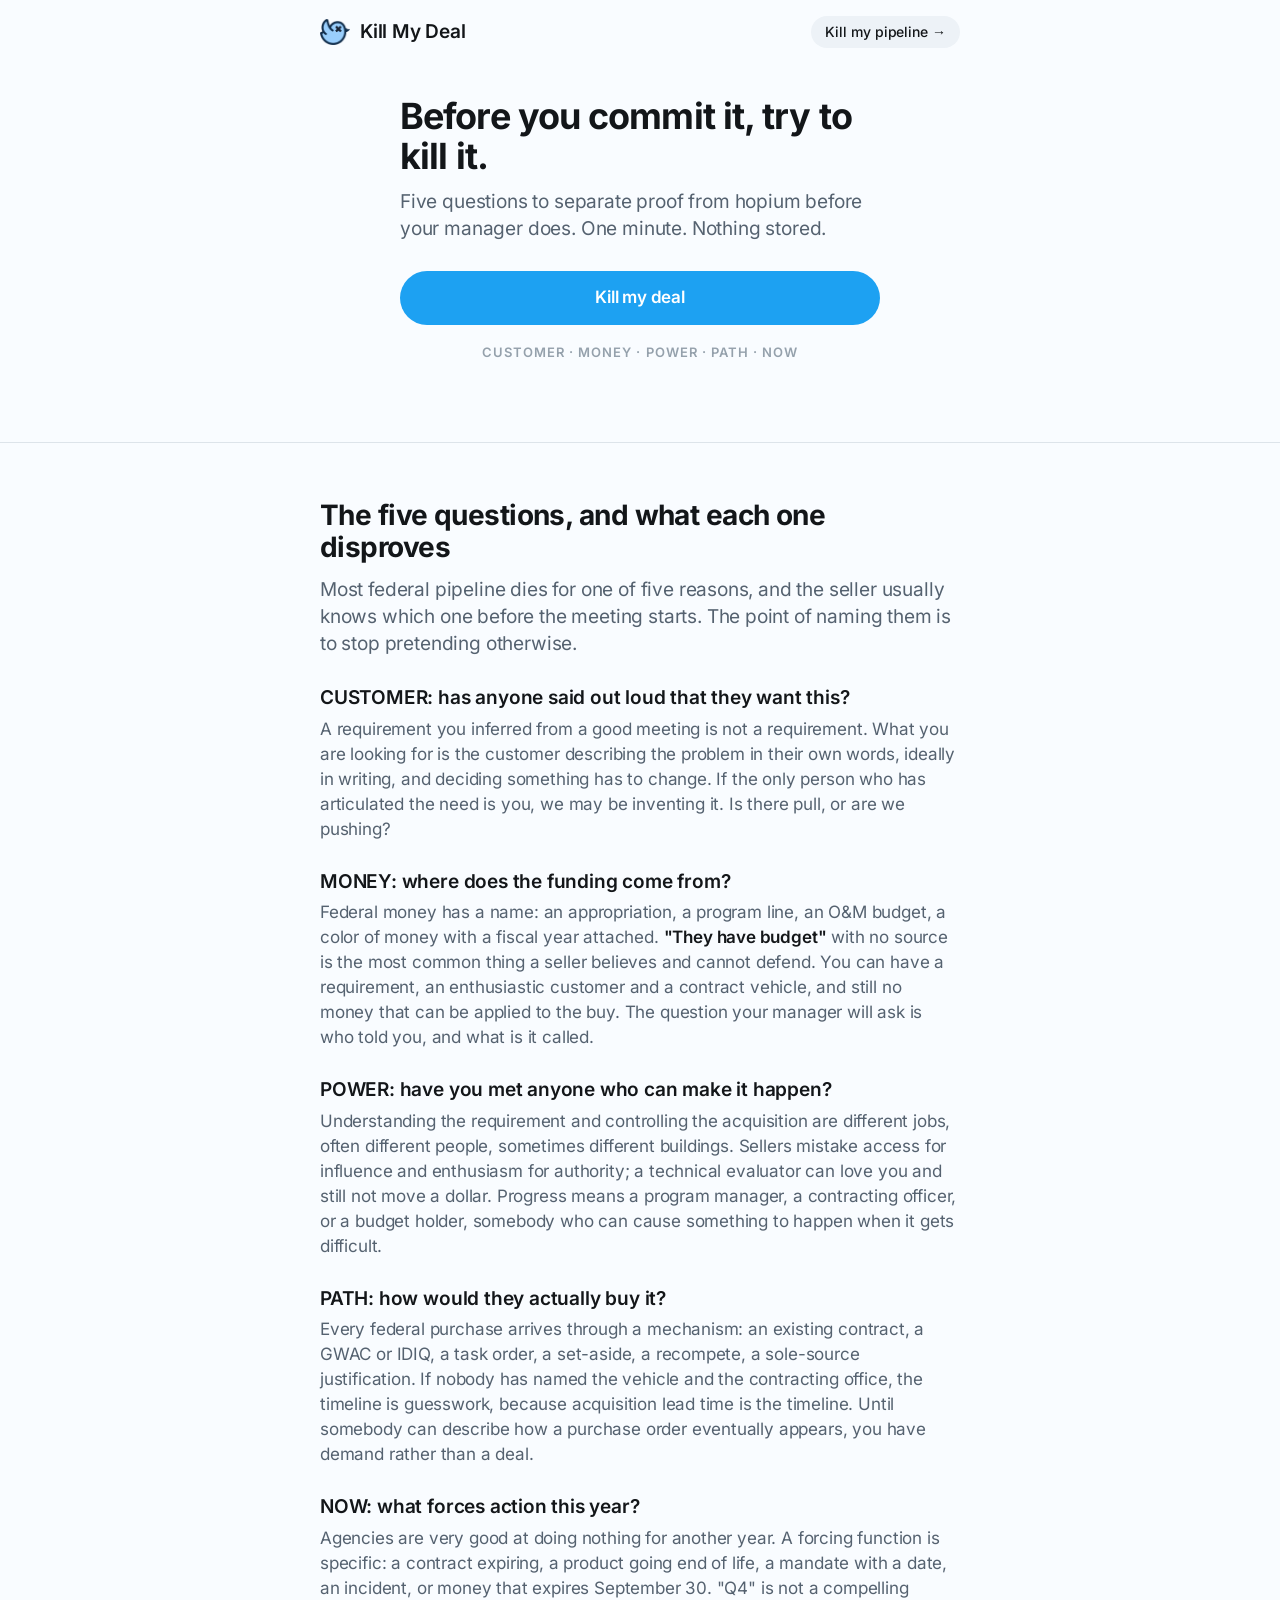
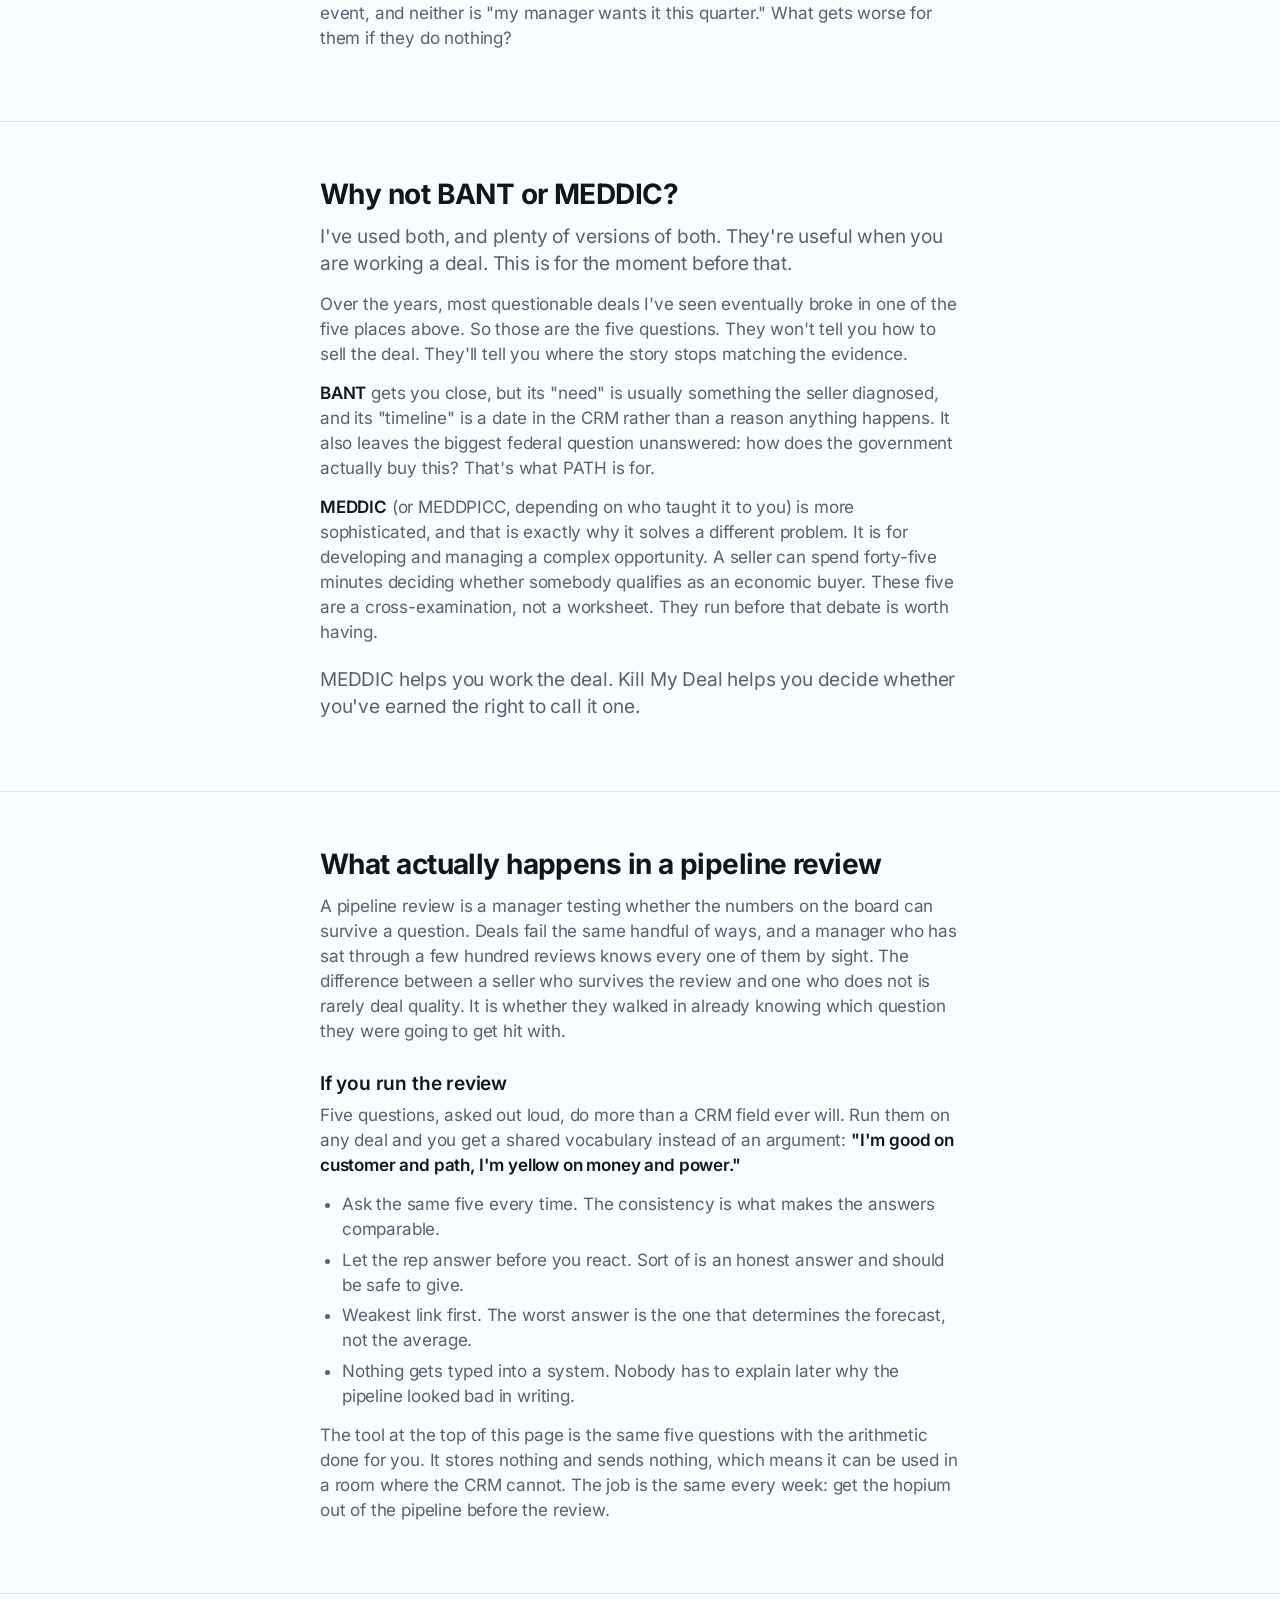
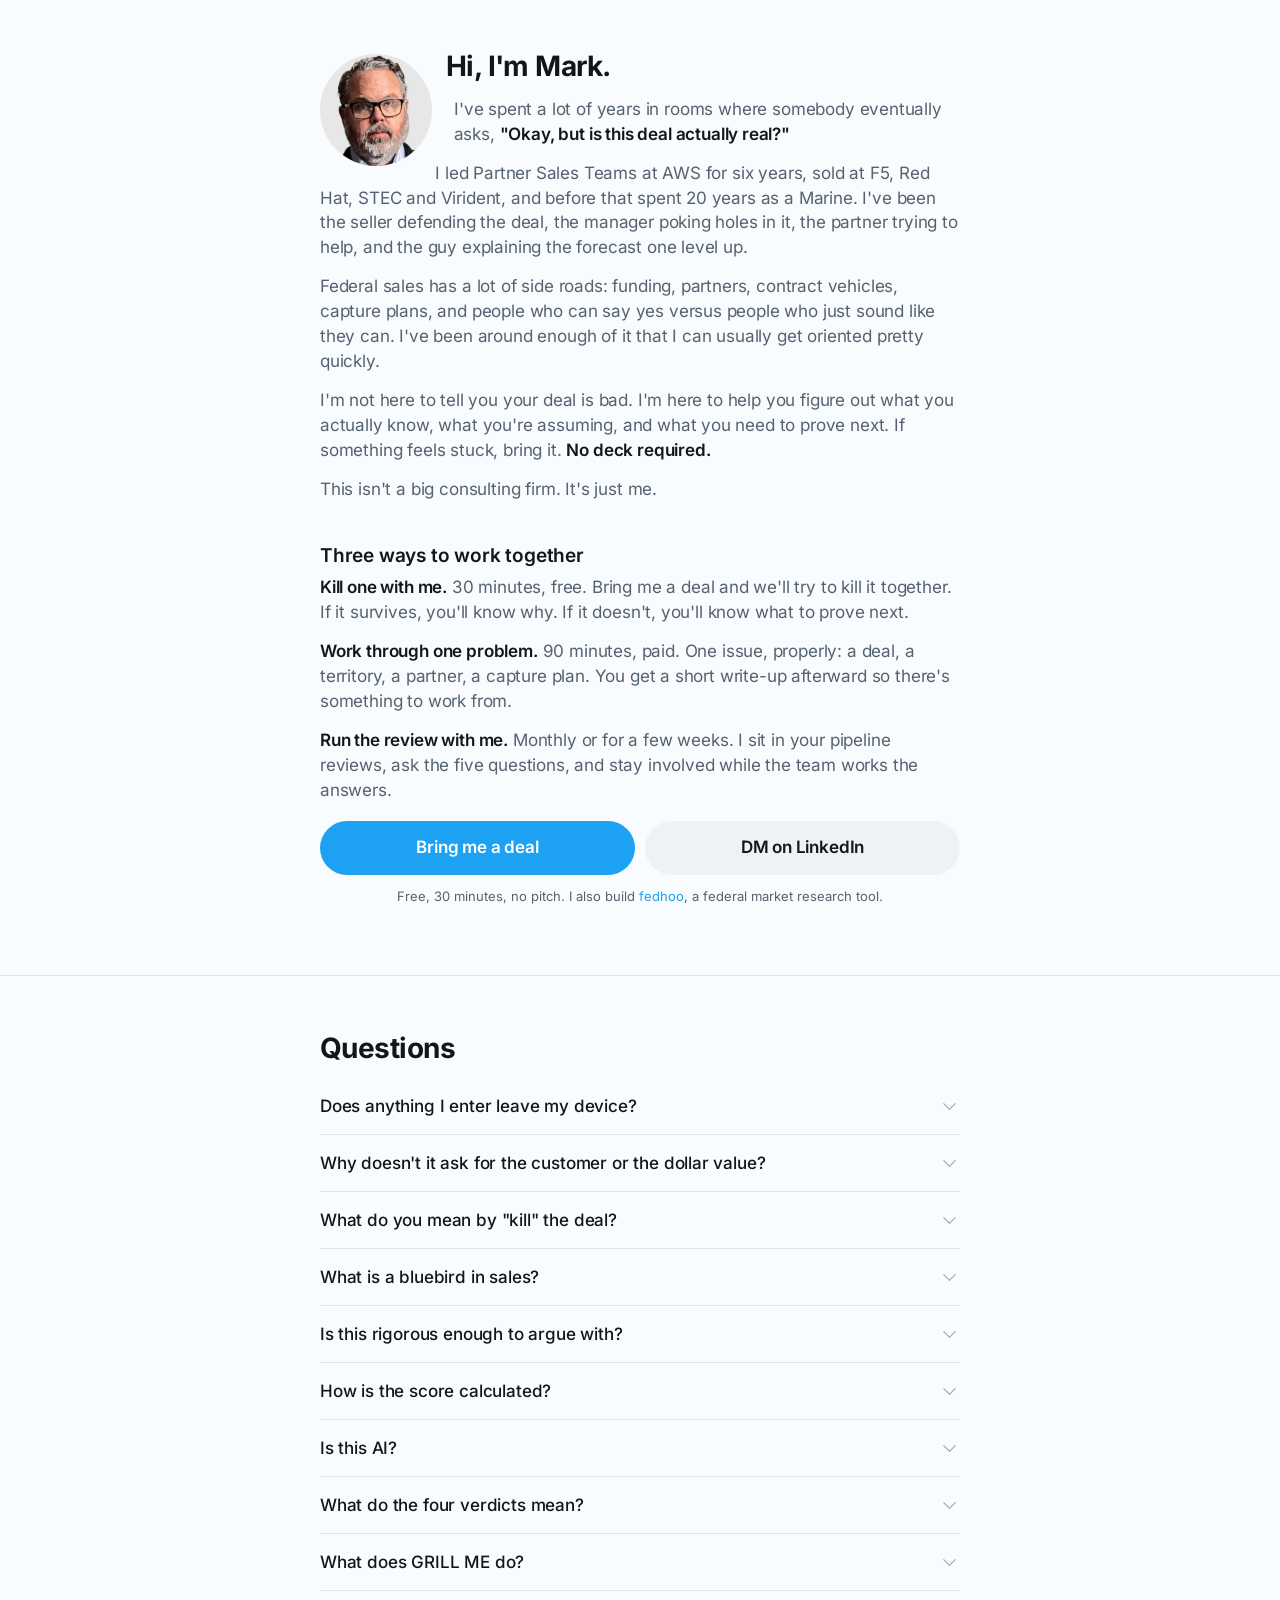
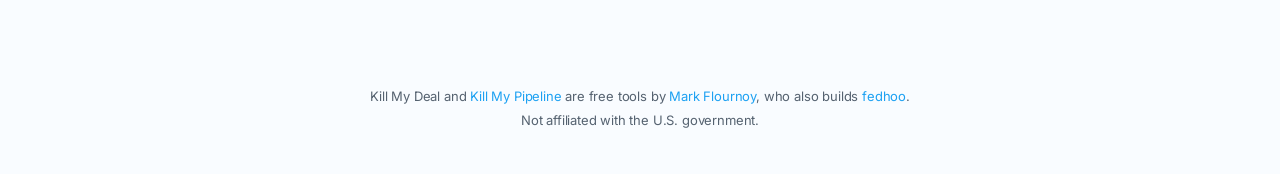
==== commit de3fd6bf: "beta" ====
--- a/index.html
+++ b/index.html
@@ -4,28 +4,28 @@
 <meta charset="utf-8">
 <meta name="viewport" content="width=device-width, initial-scale=1, viewport-fit=cover">
 <title>Federal Sales Pipeline Review Tool | Kill My Deal</title>
-<meta name="description" content="Free pipeline-review tool for federal sellers and sales managers. Five questions — customer, money, power, path, now — scored in your browser. No login, no CRM, no customer data.">
+<meta name="description" content="Free pipeline-review tool for federal sellers and sales managers. Five questions (customer, money, power, path, now) scored in your browser. No login, no CRM, no customer data.">
 <link rel="canonical" href="https://killmydeal.com/">
 <meta name="robots" content="index,follow,max-snippet:-1,max-image-preview:large">
 <link rel="icon" type="image/png" sizes="64x64" href="favicon.png">
 <link rel="apple-touch-icon" href="apple-touch-icon.png">
 <meta property="og:type" content="website">
 <meta property="og:url" content="https://killmydeal.com/">
-<meta property="og:title" content="Kill My Deal — try to kill it before you put it in commit.">
+<meta property="og:title" content="Kill My Deal: Before you commit it, try to kill it.">
 <meta property="og:description" content="Five questions to find the holes before your manager does. One minute, no CRM, answers stay in your browser.">
 <meta property="og:site_name" content="Kill My Deal">
 <meta property="og:image" content="https://killmydeal.com/card.jpg">
 <meta property="og:image:width" content="1200">
 <meta property="og:image:height" content="630">
-<meta property="og:image:alt" content="Kill My Deal — Before you put it in commit, try to kill it. Five questions: customer, money, power, path, now.">
+<meta property="og:image:alt" content="Kill My Deal: Before you commit it, try to kill it. Five questions: customer, money, power, path, now.">
 <meta name="twitter:card" content="summary_large_image">
-<meta name="twitter:title" content="Kill My Deal — try to kill it before you put it in commit.">
+<meta name="twitter:title" content="Kill My Deal: Before you commit it, try to kill it.">
 <meta name="twitter:description" content="Five questions to find the holes before your manager does.">
 <meta name="twitter:image" content="https://killmydeal.com/card.jpg">
-<meta name="twitter:image:alt" content="Kill My Deal — Before you put it in commit, try to kill it. Five questions: customer, money, power, path, now.">
+<meta name="twitter:image:alt" content="Kill My Deal: Before you commit it, try to kill it. Five questions: customer, money, power, path, now.">
 <meta name="color-scheme" content="light dark">
-<meta name="theme-color" media="(prefers-color-scheme: light)" content="#FAFBFC">
-<meta name="theme-color" media="(prefers-color-scheme: dark)" content="#15181C">
+<meta name="theme-color" media="(prefers-color-scheme: light)" content="#F9FCFF">
+<meta name="theme-color" media="(prefers-color-scheme: dark)" content="#101418">
 <script type="application/ld+json">
 {
   "@context": "https://schema.org",
@@ -46,7 +46,7 @@
       "@id": "https://killmydeal.com/#mark",
       "name": "Mark Flournoy",
       "jobTitle": "Federal sales advisor",
-      "description": "Six years leading Federal Partner Sales at AWS; prior roles at F5, Red Hat, STEC and Virident; 20 years a Marine officer.",
+      "description": "Six years leading Federal Partner Sales at AWS; prior roles at F5, Red Hat, STEC and Virident; 20 years a Marine.",
       "url": "https://killmydeal.com/#mark",
       "knowsAbout": ["Federal sales", "Pipeline qualification", "Pipeline coverage", "Sales management cadence", "Partner and channel sales", "Federal go-to-market"],
       "sameAs": ["https://fedhoo.com", "https://www.linkedin.com/in/markflournoy/"]
@@ -55,7 +55,7 @@
       "@type": "FAQPage",
       "mainEntity": [
         { "@type": "Question", "name": "Does anything I enter leave my device?",
-          "acceptedAnswer": { "@type": "Answer", "text": "No. The five answers are scored by JavaScript in your browser. No account, no analytics, no CRM connection, no API call. Nothing is sent anywhere unless you choose to share a result." } },
+          "acceptedAnswer": { "@type": "Answer", "text": "No. The five answers are scored by JavaScript in your browser. No account, no CRM connection, no API call. The site counts page views with Google Analytics and never sends your answers. Nothing else leaves the page unless you choose to share a result." } },
         { "@type": "Question", "name": "Why doesn't Kill My Deal ask for the customer or dollar value?",
           "acceptedAnswer": { "@type": "Answer", "text": "It does not need them, and asking would make the tool unusable for sellers whose employers restrict where pipeline detail can go. Qualification is about what you can prove, not who the customer is." } },
         { "@type": "Question", "name": "What does it mean to kill a deal?",
@@ -72,16 +72,17 @@
 }
 </script>
 <link rel="stylesheet" href="kmd.css">
+<script src="analytics.js" defer></script>
 </head>
 <body>
 
 <div class="wrap">
   <header class="appbar">
-    <button class="logo" id="logoHome" aria-label="Kill My Deal — start over"><picture><source srcset="bluebird-dark.png" media="(prefers-color-scheme: dark)"><img class="brandmark" src="bluebird.png" alt="" width="38" height="32"></picture> Kill My Deal</button>
+    <button class="logo" id="logoHome" aria-label="Kill My Deal, start over"><picture><source srcset="bluebird-dark.png" media="(prefers-color-scheme: dark)"><img class="brandmark" src="bluebird.png" alt="" width="38" height="32"></picture> Kill My Deal</button>
     <a class="chip" href="/pipeline/">Kill my pipeline →</a>
   </header>
   <div id="screen" aria-live="polite">
-    <h1>Before you put it in commit, try to kill it.</h1>
+    <h1>Before you commit it, try to kill it.</h1>
     <p class="dek">Five questions to separate proof from hopium before your manager does.
       One minute. Nothing stored.</p>
     <button class="btn btn-primary btn-lg btn-full" id="prep" type="button">Kill my deal</button>
@@ -93,29 +94,29 @@
     <h2 id="how-h">The five questions, and what each one disproves</h2>
     <p class="lede">Most federal pipeline dies for one of five reasons, and the seller usually knows which
       one before the meeting starts. The point of naming them is to stop pretending otherwise.</p>
-    <h3>CUSTOMER — has anyone said out loud that they want this?</h3>
+    <h3>CUSTOMER: has anyone said out loud that they want this?</h3>
     <p>A requirement you inferred from a good meeting is not a requirement. What you are looking for is the
       customer describing the problem in their own words, ideally in writing, and deciding something has to
       change. If the only person who has articulated the need is you, we may be inventing it. Is there pull,
       or are we pushing?</p>
-    <h3>MONEY — where does the funding come from?</h3>
+    <h3>MONEY: where does the funding come from?</h3>
     <p>Federal money has a name: an appropriation, a program line, an O&amp;M budget, a color of money with a
       fiscal year attached. <strong>"They have budget"</strong> with no source is the most common thing a
       seller believes and cannot defend. You can have a requirement, an enthusiastic customer and a contract
       vehicle, and still no money that can be applied to the buy. The question your manager will ask is who
       told you, and what is it called.</p>
-    <h3>POWER — have you met anyone who can make it happen?</h3>
+    <h3>POWER: have you met anyone who can make it happen?</h3>
     <p>Understanding the requirement and controlling the acquisition are different jobs, often different
       people, sometimes different buildings. Sellers mistake access for influence and enthusiasm for
       authority; a technical evaluator can love you and still not move a dollar. Progress means a program
-      manager, a contracting officer, or a budget holder — somebody who can cause something to happen when
+      manager, a contracting officer, or a budget holder, somebody who can cause something to happen when
       it gets difficult.</p>
-    <h3>PATH — how would they actually buy it?</h3>
+    <h3>PATH: how would they actually buy it?</h3>
     <p>Every federal purchase arrives through a mechanism: an existing contract, a GWAC or IDIQ, a task order,
       a set-aside, a recompete, a sole-source justification. If nobody has named the vehicle and the
       contracting office, the timeline is guesswork, because acquisition lead time is the timeline. Until
       somebody can describe how a purchase order eventually appears, you have demand rather than a deal.</p>
-    <h3>NOW — what forces action this year?</h3>
+    <h3>NOW: what forces action this year?</h3>
     <p>Agencies are very good at doing nothing for another year. A forcing function is specific: a contract
       expiring, a product going end of life, a mandate with a date, an incident, or money that expires
       September 30. "Q4" is not a compelling event, and neither is "my manager wants it this quarter."
@@ -137,7 +138,7 @@
     <p><strong>MEDDIC</strong> (or MEDDPICC, depending on who taught it to you) is more sophisticated, and
       that is exactly why it solves a different problem. It is for developing and managing a complex
       opportunity. A seller can spend forty-five minutes deciding whether somebody qualifies as an economic
-      buyer. These five are a cross-examination, not a worksheet — they run before that debate is worth
+      buyer. These five are a cross-examination, not a worksheet. They run before that debate is worth
       having.</p>
     <p class="lede" style="margin-top:22px;">MEDDIC helps you work the deal. Kill My Deal helps you decide
       whether you've earned the right to call it one.</p>
@@ -147,8 +148,7 @@
 <section class="band" id="review" aria-labelledby="review-h">
   <div class="band-inner">
     <h2 id="review-h">What actually happens in a pipeline review</h2>
-    <p>A pipeline review is not a status meeting. It is a manager testing whether the numbers on the board
-      can survive a question. Deals fail the same handful of ways, and a manager who has sat through a few
+    <p>A pipeline review is a manager testing whether the numbers on the board can survive a question. Deals fail the same handful of ways, and a manager who has sat through a few
       hundred reviews knows every one of them by sight. The difference between a seller who survives the
       review and one who does not is rarely deal quality. It is whether they walked in already knowing
       which question they were going to get hit with.</p>
@@ -177,10 +177,10 @@
         <p>I've spent a lot of years in rooms where somebody eventually asks, <strong>"Okay, but is this
           deal actually real?"</strong></p>
         <p>I led Partner Sales Teams at AWS for six years, sold at F5, Red Hat, STEC and Virident, and
-          before that spent 20 years as a Marine officer. I've been the seller defending the deal, the
+          before that spent 20 years as a Marine. I've been the seller defending the deal, the
           manager poking holes in it, the partner trying to help, and the guy explaining the forecast one
           level up.</p>
-        <p>Federal sales has a lot of side roads — funding, partners, contract vehicles, capture plans,
+        <p>Federal sales has a lot of side roads: funding, partners, contract vehicles, capture plans,
           and people who can say yes versus people who just sound like they can. I've been around enough
           of it that I can usually get oriented pretty quickly.</p>
         <p>I'm not here to tell you your deal is bad. I'm here to help you figure out what you
@@ -192,7 +192,7 @@
     <h3>Three ways to work together</h3>
     <p><strong>Kill one with me.</strong> 30 minutes, free. Bring me a deal and we'll try to kill it
       together. If it survives, you'll know why. If it doesn't, you'll know what to prove next.</p>
-    <p><strong>Work through one problem.</strong> 90 minutes, paid. One issue, properly — a deal, a territory,
+    <p><strong>Work through one problem.</strong> 90 minutes, paid. One issue, properly: a deal, a territory,
       a partner, a capture plan. You get a short write-up afterward so there's something to work from.</p>
     <p><strong>Run the review with me.</strong> Monthly or for a few weeks. I sit in your pipeline reviews,
       ask the five questions, and stay involved while the team works the answers.</p>
@@ -211,10 +211,10 @@
     <h2 id="faq-h">Questions</h2>
     <details class="exp"><summary>Does anything I enter leave my device?</summary>
       <div class="body">Your answers stay in your browser. The scoring is JavaScript running on this page:
-        no account, no database, no analytics on your answers, no CRM connection, no API call. The page
-        loads its own font and images and nothing else. The one exception is under your control — if you
-        press Copy link, your five answers are encoded into the URL so you can send the result to
-        somebody.</div></details>
+        no account, no database, no CRM connection, no API call. The site counts page views with Google
+        Analytics, and that is all it sends. It never sends your answers, and it never sends the part of
+        the link where a shared verdict lives. If you press Share, your five answers go into the link so
+        you can send the result to somebody, and that is the only time they leave the page.</div></details>
     <details class="exp"><summary>Why doesn't it ask for the customer or the dollar value?</summary>
       <div class="body">Because it doesn't need them, and asking would make the tool unusable for anyone whose
         employer restricts where pipeline detail can go. Qualification is about what you can prove, not who the
@@ -231,11 +231,11 @@
     <details class="exp"><summary>Is this rigorous enough to argue with?</summary>
       <div class="body">It is a qualification heuristic, not a forecast model. Nobody has calibrated these
         weights against thousands of closed deals, and this tool has never seen your pipeline. What it
-        does do is ask the same five questions every time, apply the same caps, and show its arithmetic —
+        does do is ask the same five questions every time, apply the same caps, and show its arithmetic,
         which is more consistency than most pipeline reviews manage. Use it to find the hole, not to set
         the number.</div></details>
     <details class="exp"><summary>How is the score calculated?</summary>
-      <div class="body">Each answer maps to a number — yes 92, sort of 50, no 8 — weighted money 26, power 22,
+      <div class="body">Each answer maps to a number (yes 92, sort of 50, no 8), weighted money 26, power 22,
         customer 20, path 16, now 16. Three caps apply when money, power or customer is a flat no, and no deal
         with any no can score above 74. Thresholds: healthy from 75, hopium from 55, on life support from 35,
         dead on arrival below.</div></details>
@@ -244,14 +244,14 @@
         apply, and thresholds produce the verdict. The weights are visible in the page source. A language model
         given five words would invent context, and confident wrong advice is worse than none.</div></details>
     <details class="exp"><summary>What do the four verdicts mean?</summary>
-      <div class="body"><strong>Healthy</strong> — it survived; bring the proof.
-        <strong>Hopium</strong> — you believe it, you haven't proved it.
-        <strong>On life support</strong> — something important is still an assumption.
-        <strong>Dead on arrival</strong> — this is a conversation, not a deal.</div></details>
+      <div class="body"><strong>Healthy:</strong> it survived; bring the proof.
+        <strong>Hopium:</strong> you believe it, you haven't proved it.
+        <strong>On life support:</strong> something important is still an assumption.
+        <strong>Dead on arrival:</strong> this is a conversation, not a deal.</div></details>
     <details class="exp"><summary>What does GRILL ME do?</summary>
       <div class="body">It plays the manager. Three hard questions drawn from your weakest answer, one at a
         time, and you say honestly whether you can answer each one. If you cannot answer two of three
-        about the money, that deal does not belong in commit yet — better to learn that here than in
+        about the money, that deal does not belong in commit yet. Better to learn that here than in
         the meeting.</div></details>
   </div>
 </section>
@@ -266,6 +266,7 @@
 'use strict';
 
 const esc = (s) => String(s == null ? '' : s).replace(/&/g,'&amp;').replace(/</g,'&lt;').replace(/>/g,'&gt;');
+const kmd = (n) => { if (typeof window.kmd === 'function') window.kmd(n); else (window.kmdQ = window.kmdQ || []).push(n); };
 const el = () => document.getElementById('screen');
 // Every screen change fades up. Re-trigger the animation by toggling the class.
 const show = (html) => { const e = el(); e.classList.remove('enter'); e.innerHTML = html; void e.offsetWidth; e.classList.add('enter'); };
@@ -332,34 +333,56 @@
 /* ── The Ask ── */
 function dmText(s) {
   const w = s.weak.n;
-  return `Mark — just ran a deal through Kill My Deal. Scored ${s.total}, ${s.label.toLowerCase()}. `
+  return `Mark, just ran a deal through Kill My Deal. Scored ${s.total}, ${s.label.toLowerCase()}. `
        + `Weakest pillar is ${w.toLowerCase()}: ${GRILL[s.weak.k][0].toLowerCase()} `
        + `I don't have a good answer yet. Worth 20 minutes?`;
 }
 function dmGrillText(s, missed) {
   const w = s.weak.n;
-  return `Mark — ran a deal through Kill My Deal and could not answer ${missed} of your 3 ${w.toLowerCase()} questions. `
+  return `Mark, ran a deal through Kill My Deal and could not answer ${missed} of your 3 ${w.toLowerCase()} questions. `
        + `Scored ${s.total}. Want to tell me what you'd go do first?`;
 }
 // writeText returns a promise, so a synchronous try/catch misses permission
 // failures and the button lies about having copied. Every copy path goes
 // through this and reports what actually happened.
+// Copy runs synchronously inside the click, through a hidden textarea, so it
+// cannot lose the race with focus. The async clipboard API is the fallback,
+// not the other way round: navigator.clipboard.writeText rejects the moment
+// the document is not focused, which is exactly what opening LinkedIn does.
 function copyText(text) {
   try {
-    if (navigator.clipboard && navigator.clipboard.writeText) return navigator.clipboard.writeText(text);
-  } catch (e) { return Promise.reject(e); }
+    const ta = document.createElement('textarea');
+    ta.value = text; ta.setAttribute('readonly', ''); ta.style.cssText = 'position:fixed;top:0;left:0;opacity:0;font-size:16px;';
+    document.body.appendChild(ta);
+    if (/iP(hone|ad|od)/.test(navigator.userAgent)) {   // iOS Safari needs a real range
+      ta.contentEditable = 'true'; ta.readOnly = false;
+      const r = document.createRange(); r.selectNodeContents(ta);
+      const sel = window.getSelection(); sel.removeAllRanges(); sel.addRange(r);
+      ta.setSelectionRange(0, text.length);
+    } else { ta.select(); }
+    const ok = document.execCommand('copy');
+    document.body.removeChild(ta);
+    if (ok) return Promise.resolve();
+  } catch (e) {}
+  if (navigator.clipboard && navigator.clipboard.writeText) return navigator.clipboard.writeText(text);
   return Promise.reject(new Error('no clipboard'));
 }
-function flash(btn, ok, fail) {
-  return (okd) => { btn.textContent = okd === false ? fail : ok; };
-}
+// Button feedback is always short enough to fit the pill.
 function copyDM(btn, text) {
-  // window.open must run inside the click itself: a deferred open after an
-  // await or a timeout gets blocked by some browsers.
-  const win = window.open('https://www.linkedin.com/in/markflournoy/', '_blank', 'noopener');
+  kmd('dm_copy');
   copyText(text)
-    .then(() => { btn.textContent = win ? 'Copied — LinkedIn opened' : 'Copied — open LinkedIn to paste'; })
-    .catch(() => { btn.textContent = 'Press and hold the text above to copy'; });
+    .then(() => {
+      btn.textContent = 'Copied ✓';
+      window.open('https://www.linkedin.com/in/markflournoy/', '_blank', 'noopener');
+    })
+    .catch(() => { btn.textContent = "Couldn't copy"; selectPreview(btn); });
+}
+// Tapping the preview selects it, so a manual copy is one gesture.
+function selectPreview(near) {
+  const pv = (near && near.parentElement && near.parentElement.querySelector('.preview')) || document.querySelector('.preview');
+  if (!pv) return;
+  const r = document.createRange(); r.selectNodeContents(pv);
+  const sel = window.getSelection(); sel.removeAllRanges(); sel.addRange(r);
 }
 
 const DIAL = { yes:'●', sort:'◐', no:'○' };
@@ -439,6 +462,7 @@
 }
 
 function ask(i) {
+  if (i === 0 && !answers.customer) kmd('start');
   const p = P[i];
   show(`
     <div class="progress" role="progressbar" aria-valuemin="0" aria-valuemax="${P.length}" aria-valuenow="${i + 1}">${P.map((_, j) => `<i class="${j <= i ? 'done' : ''}"></i>`).join('')}</div>
@@ -475,6 +499,7 @@
 function result(shared) {
   const s = score(answers);
   lastScore = s;
+  kmd(shared ? 'verdict_shared' : 'verdict');
 
   try { 
     if (s.total >= 75) navigator.vibrate(50);
@@ -512,7 +537,7 @@
       <button class="btn btn-text" id="again" type="button">Start over</button>
     </div>`);
 
-  document.getElementById('grill').onclick = () => { grillStep = 0; grillOuch = 0; grill(); };
+  document.getElementById('grill').onclick = () => { kmd('grill'); grillStep = 0; grillOuch = 0; grill(); };
   document.getElementById('again').onclick = () => { answers = {}; clearHash(); ask(0); };
   const rm = document.getElementById('runMine');
   if (rm) rm.onclick = () => { answers = {}; clearHash(); ask(0); };
@@ -521,9 +546,10 @@
     const btn = e.currentTarget;
     // Sharing is the one moment the verdict is allowed into the address bar.
     try { history.replaceState(null, '', '#' + encodeAnswers()); } catch {}
+    kmd('share');
     copyText(shareBlock(s))
       .then(() => { btn.textContent = 'Copied ✓'; })
-      .catch(() => { btn.textContent = 'Copy failed — use the address bar'; });
+      .catch(() => { btn.textContent = "Couldn't copy"; });
   };
   
   mountMark();
@@ -564,49 +590,43 @@
     <p class="dek">${esc(line)}</p>
     <div class="card"><span class="overline">Before the review</span>
       <p class="lede">${esc(FIX[w.k])}</p></div>
-    ${grillOuch ? `<div style="margin-top:20px;">
-      <div class="preview mono">${esc(dmGrillText(lastScore, grillOuch))}</div>
-      <button class="btn btn-primary btn-lg btn-full" id="dmGrill" type="button" style="margin-top:10px;">Copy this &amp; DM Mark</button>
-      <p class="fine" style="text-align:center;margin-top:10px;">One line. No customer names.</p></div>` : ''}
-    <div class="btn-row">
-      <button class="btn" id="back2" type="button">Back to the verdict</button>
-      <button class="btn" id="another" type="button">Another deal</button>
+    <div class="btn-row center" style="margin-top:8px;">
+      <button class="btn btn-text" id="back2" type="button">← Back to the verdict</button>
     </div>`);
-  const dg = document.getElementById('dmGrill');
-  if (dg) dg.onclick = () => copyDM(dg, dmGrillText(lastScore, grillOuch));
   document.getElementById('back2').onclick = () => result(false);
-  document.getElementById('another').onclick = () => { answers = {}; clearHash(); ask(0); };
-  mountMark();
+  mountMark(grillOuch ? dmGrillText(lastScore, grillOuch) : null);
   window.scrollTo({ top:0 });
 }
 
 /* ── Mark Block ── */
-function mountMark() {
+function mountMark(text) {
   if (document.getElementById('markBlock')) return;
   const w = document.createElement('div');
   w.id = 'markBlock';
   w.className = 'card';
   w.style.marginTop = '24px';
   const s = lastScore;
+  const dm = text || dmText(s);
   w.innerHTML = `
     <h3>Stuck on ${esc(s.weak.n.toLowerCase())}?</h3>
     <p>I'm Mark. I've been the seller defending this deal and the manager poking holes in it.
-      Send me one line about it — no customer names, nothing confidential, just the part you can't
+      Send me one line about it: no customer names, nothing confidential, just the part you can't
       answer yet.</p>
-    <div class="preview mono">${esc(dmText(s))}</div>
-    <div class="btn-row">
-      <button class="btn btn-primary" id="dmBtn" type="button">Copy this &amp; DM me</button>
-      <a class="btn" href="https://calendly.com/markflournoy/chat-with-mark?utm_source=killmydeal&utm_medium=result&utm_content=after_score"
-         target="_blank" rel="noopener">Bring me a deal</a>
+    <div class="preview mono" title="Tap to select">${esc(dm)}</div>
+    <button class="btn btn-primary btn-lg btn-full" id="dmBtn" type="button" style="margin-top:14px;">Copy this &amp; DM me</button>
+    <div class="btn-row center" style="margin-top:4px;">
+      <a class="btn btn-text" href="https://calendly.com/markflournoy/chat-with-mark?utm_source=killmydeal&utm_medium=result&utm_content=after_score"
+         target="_blank" rel="noopener">Or book 30 minutes</a>
     </div>
-    <p class="fine" style="text-align:center;margin:12px 0 0;">Free either way. I answer LinkedIn faster than email.</p>`;
+    <p class="fine" style="text-align:center;margin:4px 0 0;">Free either way. I answer LinkedIn faster than email.</p>`;
   el().appendChild(w);
-  const dm = document.getElementById('dmBtn');
-  if (dm) dm.onclick = () => copyDM(dm, dmText(lastScore));
+  const btn = document.getElementById('dmBtn');
+  if (btn) btn.onclick = () => copyDM(btn, dm);
+  w.querySelector('.preview').onclick = (e) => selectPreview(e.currentTarget.nextElementSibling);
 }
 
 /* Boot */
-window.KMD_BUILD = '2026-09-19.1200'; // console check for what's deployed
+window.KMD_BUILD = '2026-09-20.0900'; // console check for what's deployed
 const INTRO_HTML = el().innerHTML;
 const fromHash = readHash();
 if (fromHash) { Object.assign(answers, fromHash); result(true); }
--- a/kmd.css
+++ b/kmd.css
@@ -5,23 +5,28 @@
 
 @font-face { font-family:'Inter'; font-style:normal; font-weight:100 900; font-display:swap; src:url(inter.woff2) format('woff2'); }
 
-/* ── Tokens ── */
+/* ── Tokens ──
+   Seeded from the bird (#9DD2FF, hue 207). Neutrals are that hue at very low
+   chroma, so the page and the mark belong to each other. Components consume
+   these roles and never a literal hex. */
 :root {
   color-scheme:light dark;
-  --bg:#FFFFFF; --bg-2:#F5F5F7; --bg-3:#EBEBEF;
-  --ink:#1D1D1F; --ink-2:#6E6E73; --ink-3:#AEAEB2; --line:#E5E5EA;
-  --accent:#1DA1F2; --on-accent:#FFFFFF; --accent-soft:#E8F4FD; --on-accent-soft:#0B4F7A;
-  --card-verdict:#1D1D1F; --on-card-verdict:#FFFFFF;
+  --brand:#9DD2FF;
+  --bg:#F9FCFF; --bg-2:#EDF2F7; --bg-3:#E0E6EC;
+  --ink:#131619; --ink-2:#556270; --ink-3:#95A1AC; --line:#DDE4EA;
+  --accent:#1DA1F2; --on-accent:#FFFFFF; --accent-soft:#C2E3FF; --on-accent-soft:#00182B;
+  --card-verdict:#131619; --on-card-verdict:#F9FCFF;
   --r-sm:10px; --r-md:14px; --r-lg:20px; --r-full:9999px;
   --ease:cubic-bezier(.25,.1,.25,1); --ease-out:cubic-bezier(.16,1,.3,1); --spring:cubic-bezier(.34,1.3,.64,1);
   --font:'Inter',-apple-system,BlinkMacSystemFont,'SF Pro Text','Segoe UI',Roboto,sans-serif;
 }
 @media (prefers-color-scheme: dark) {
   :root {
-    --bg:#000000; --bg-2:#1C1C1E; --bg-3:#2C2C2E;
-    --ink:#F5F5F7; --ink-2:#A1A1A6; --ink-3:#636366; --line:#2C2C2E;
-    --accent:#1DA1F2; --on-accent:#FFFFFF; --accent-soft:#0F2A3F; --on-accent-soft:#9BD3F7;
-    --card-verdict:#1C1C1E; --on-card-verdict:#F5F5F7;
+    /* In the dark the button is the bird. */
+    --bg:#101418; --bg-2:#1B1F24; --bg-3:#293038;
+    --ink:#E8EDF2; --ink-2:#A7B2BC; --ink-3:#5E6973; --line:#2A3138;
+    --accent:#9DD2FF; --on-accent:#00182B; --accent-soft:#184B71; --on-accent-soft:#C2E3FF;
+    --card-verdict:#1B1F24; --on-card-verdict:#E8EDF2;
   }
 }
 
@@ -78,6 +83,7 @@
   white-space:nowrap; overflow:hidden; text-overflow:ellipsis; background:var(--bg-2); color:var(--ink);
   transition:transform .15s var(--ease), background .15s var(--ease), opacity .15s var(--ease); }
 .btn:hover { text-decoration:none; background:var(--bg-3); }
+.card .btn:not(.btn-primary):not(.btn-text) { background:var(--bg); }
 .btn:active { transform:scale(.97); }
 .btn-primary { background:var(--accent); color:var(--on-accent); }
 .btn-primary:hover { background:var(--accent); opacity:.9; }
@@ -95,8 +101,8 @@
 .choice { display:flex; align-items:center; justify-content:center; height:60px; width:100%; font-size:19px; font-weight:600; letter-spacing:-.01em;
   background:var(--bg-2); color:var(--ink); border:0; border-radius:var(--r-lg); cursor:pointer;
   transition:transform .15s var(--ease), background .15s var(--ease); }
-.choice:hover { background:var(--bg-3); }
-.choice:active { transform:scale(.98); background:var(--bg-3); }
+.choice:hover { background:var(--accent-soft); color:var(--on-accent-soft); }
+.choice:active { transform:scale(.98); background:var(--accent-soft); color:var(--on-accent-soft); }
 
 /* ── Segmented progress ── */
 .progress { display:flex; gap:6px; margin:12px 0 28px; }
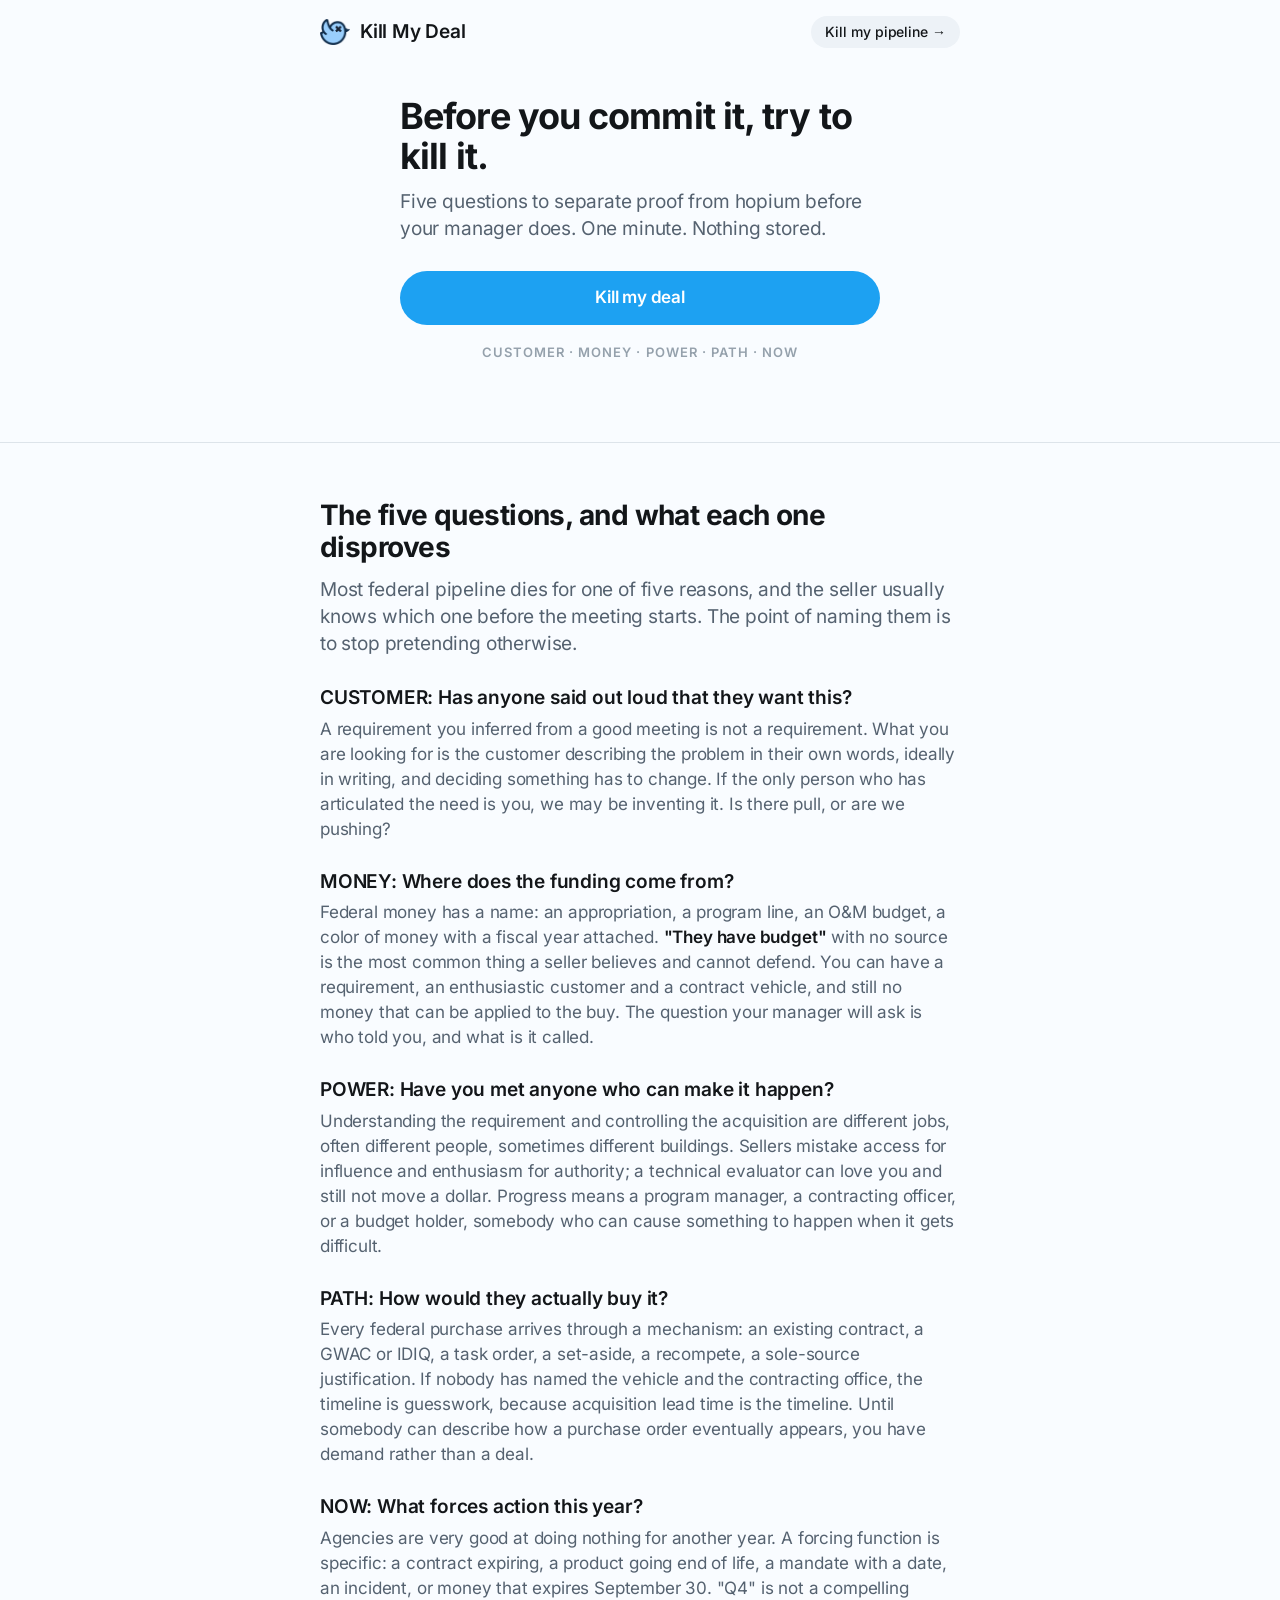
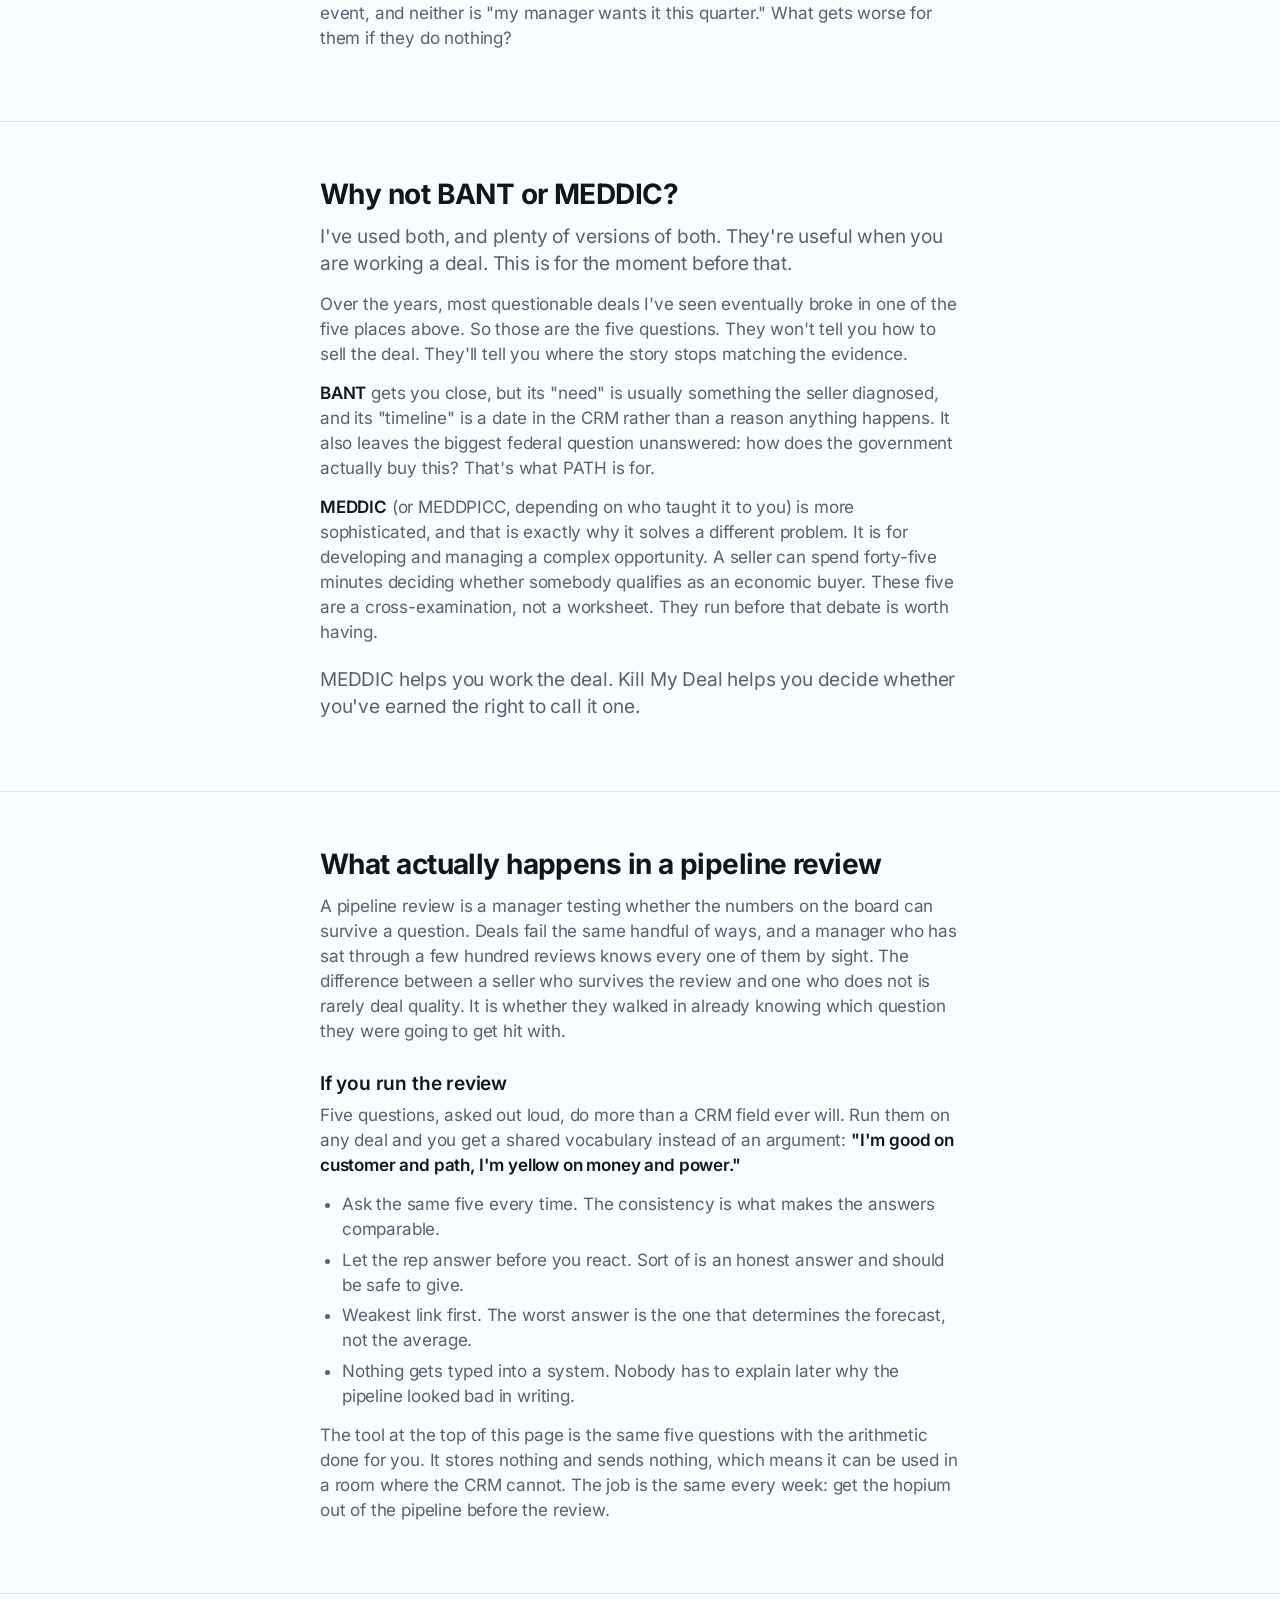
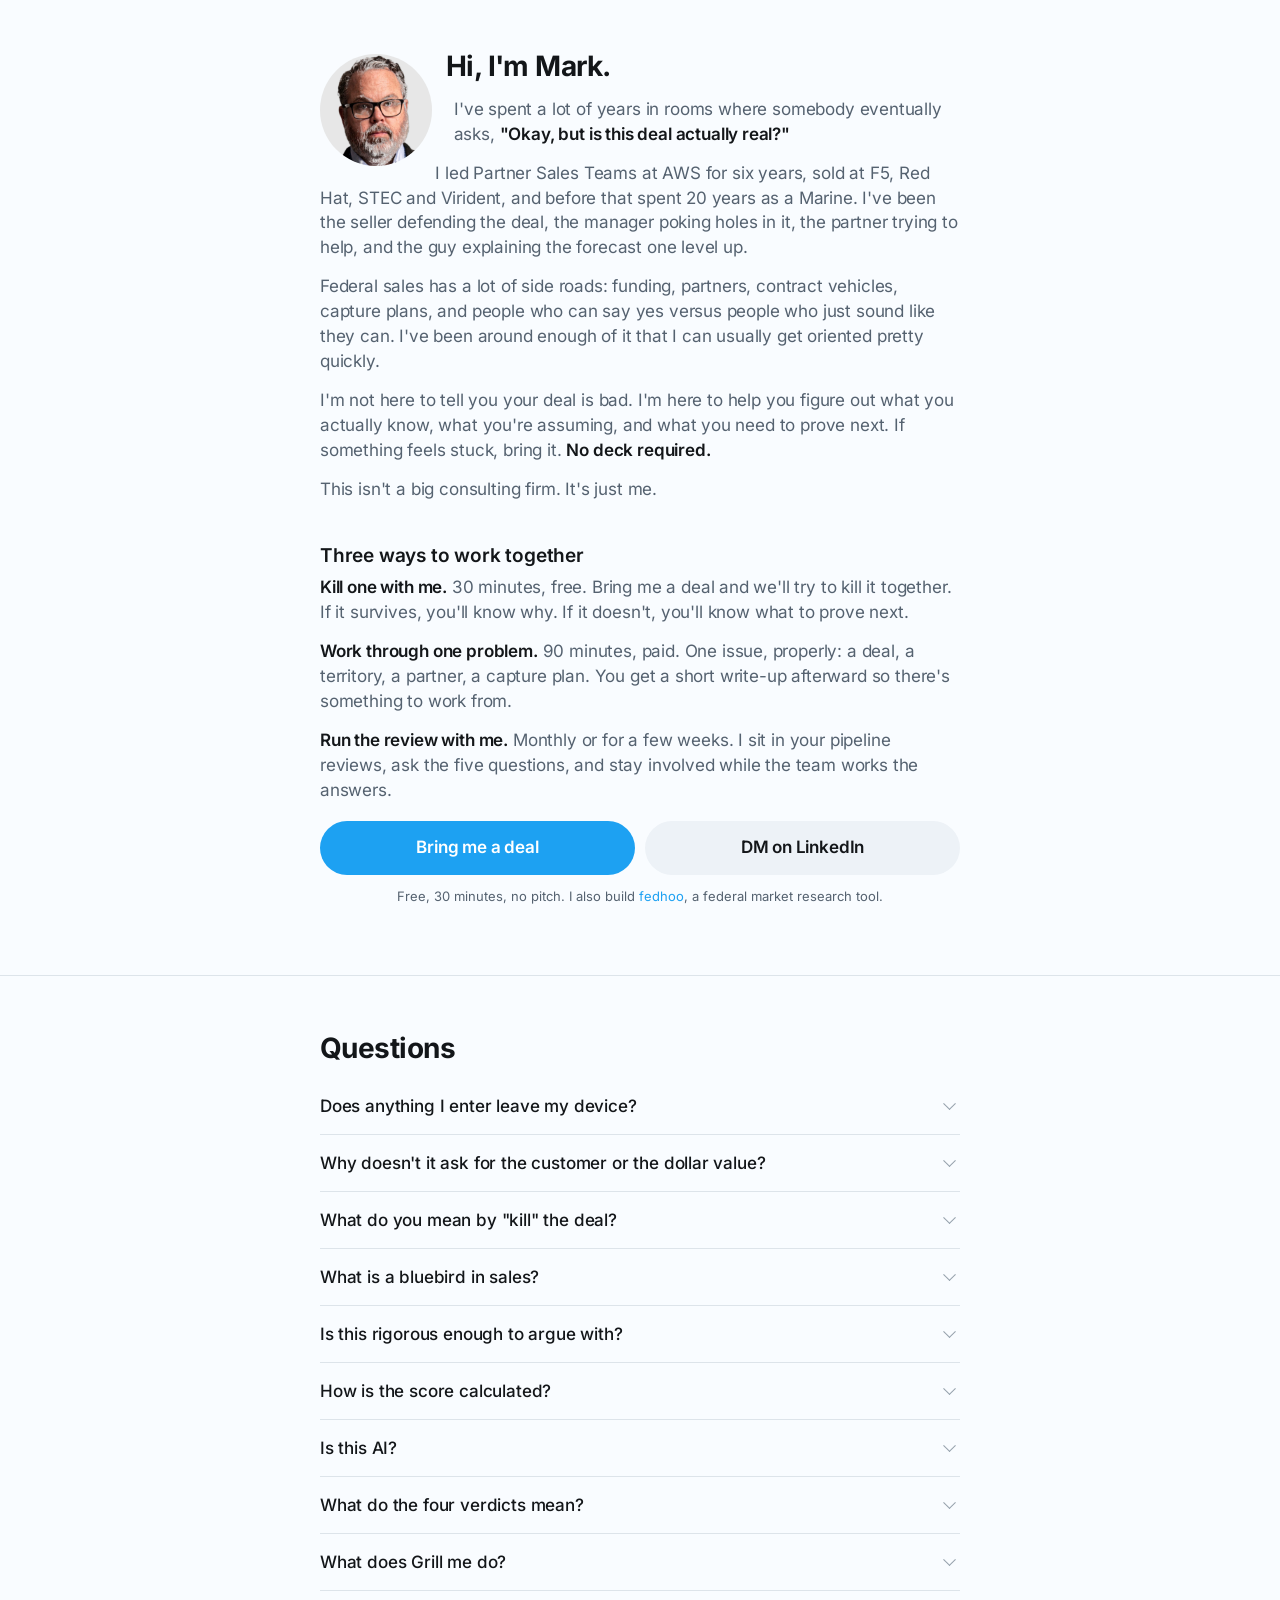
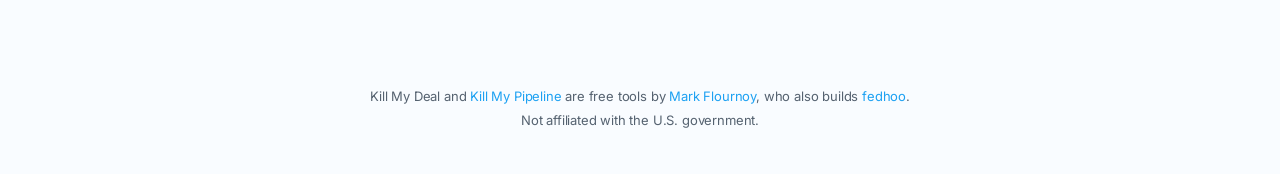
==== commit 4c9dbcd7: "push" ====
--- a/index.html
+++ b/index.html
@@ -94,29 +94,29 @@
     <h2 id="how-h">The five questions, and what each one disproves</h2>
     <p class="lede">Most federal pipeline dies for one of five reasons, and the seller usually knows which
       one before the meeting starts. The point of naming them is to stop pretending otherwise.</p>
-    <h3>CUSTOMER: has anyone said out loud that they want this?</h3>
+    <h3>CUSTOMER: Has anyone said out loud that they want this?</h3>
     <p>A requirement you inferred from a good meeting is not a requirement. What you are looking for is the
       customer describing the problem in their own words, ideally in writing, and deciding something has to
       change. If the only person who has articulated the need is you, we may be inventing it. Is there pull,
       or are we pushing?</p>
-    <h3>MONEY: where does the funding come from?</h3>
+    <h3>MONEY: Where does the funding come from?</h3>
     <p>Federal money has a name: an appropriation, a program line, an O&amp;M budget, a color of money with a
       fiscal year attached. <strong>"They have budget"</strong> with no source is the most common thing a
       seller believes and cannot defend. You can have a requirement, an enthusiastic customer and a contract
       vehicle, and still no money that can be applied to the buy. The question your manager will ask is who
       told you, and what is it called.</p>
-    <h3>POWER: have you met anyone who can make it happen?</h3>
+    <h3>POWER: Have you met anyone who can make it happen?</h3>
     <p>Understanding the requirement and controlling the acquisition are different jobs, often different
       people, sometimes different buildings. Sellers mistake access for influence and enthusiasm for
       authority; a technical evaluator can love you and still not move a dollar. Progress means a program
       manager, a contracting officer, or a budget holder, somebody who can cause something to happen when
       it gets difficult.</p>
-    <h3>PATH: how would they actually buy it?</h3>
+    <h3>PATH: How would they actually buy it?</h3>
     <p>Every federal purchase arrives through a mechanism: an existing contract, a GWAC or IDIQ, a task order,
       a set-aside, a recompete, a sole-source justification. If nobody has named the vehicle and the
       contracting office, the timeline is guesswork, because acquisition lead time is the timeline. Until
       somebody can describe how a purchase order eventually appears, you have demand rather than a deal.</p>
-    <h3>NOW: what forces action this year?</h3>
+    <h3>NOW: What forces action this year?</h3>
     <p>Agencies are very good at doing nothing for another year. A forcing function is specific: a contract
       expiring, a product going end of life, a mandate with a date, an incident, or money that expires
       September 30. "Q4" is not a compelling event, and neither is "my manager wants it this quarter."
@@ -248,7 +248,7 @@
         <strong>Hopium:</strong> you believe it, you haven't proved it.
         <strong>On life support:</strong> something important is still an assumption.
         <strong>Dead on arrival:</strong> this is a conversation, not a deal.</div></details>
-    <details class="exp"><summary>What does GRILL ME do?</summary>
+    <details class="exp"><summary>What does Grill me do?</summary>
       <div class="body">It plays the manager. Three hard questions drawn from your weakest answer, one at a
         time, and you say honestly whether you can answer each one. If you cannot answer two of three
         about the money, that deal does not belong in commit yet. Better to learn that here than in
@@ -626,7 +626,7 @@
 }
 
 /* Boot */
-window.KMD_BUILD = '2026-09-20.0900'; // console check for what's deployed
+window.KMD_BUILD = '2026-09-20.1100'; // console check for what's deployed
 const INTRO_HTML = el().innerHTML;
 const fromHash = readHash();
 if (fromHash) { Object.assign(answers, fromHash); result(true); }
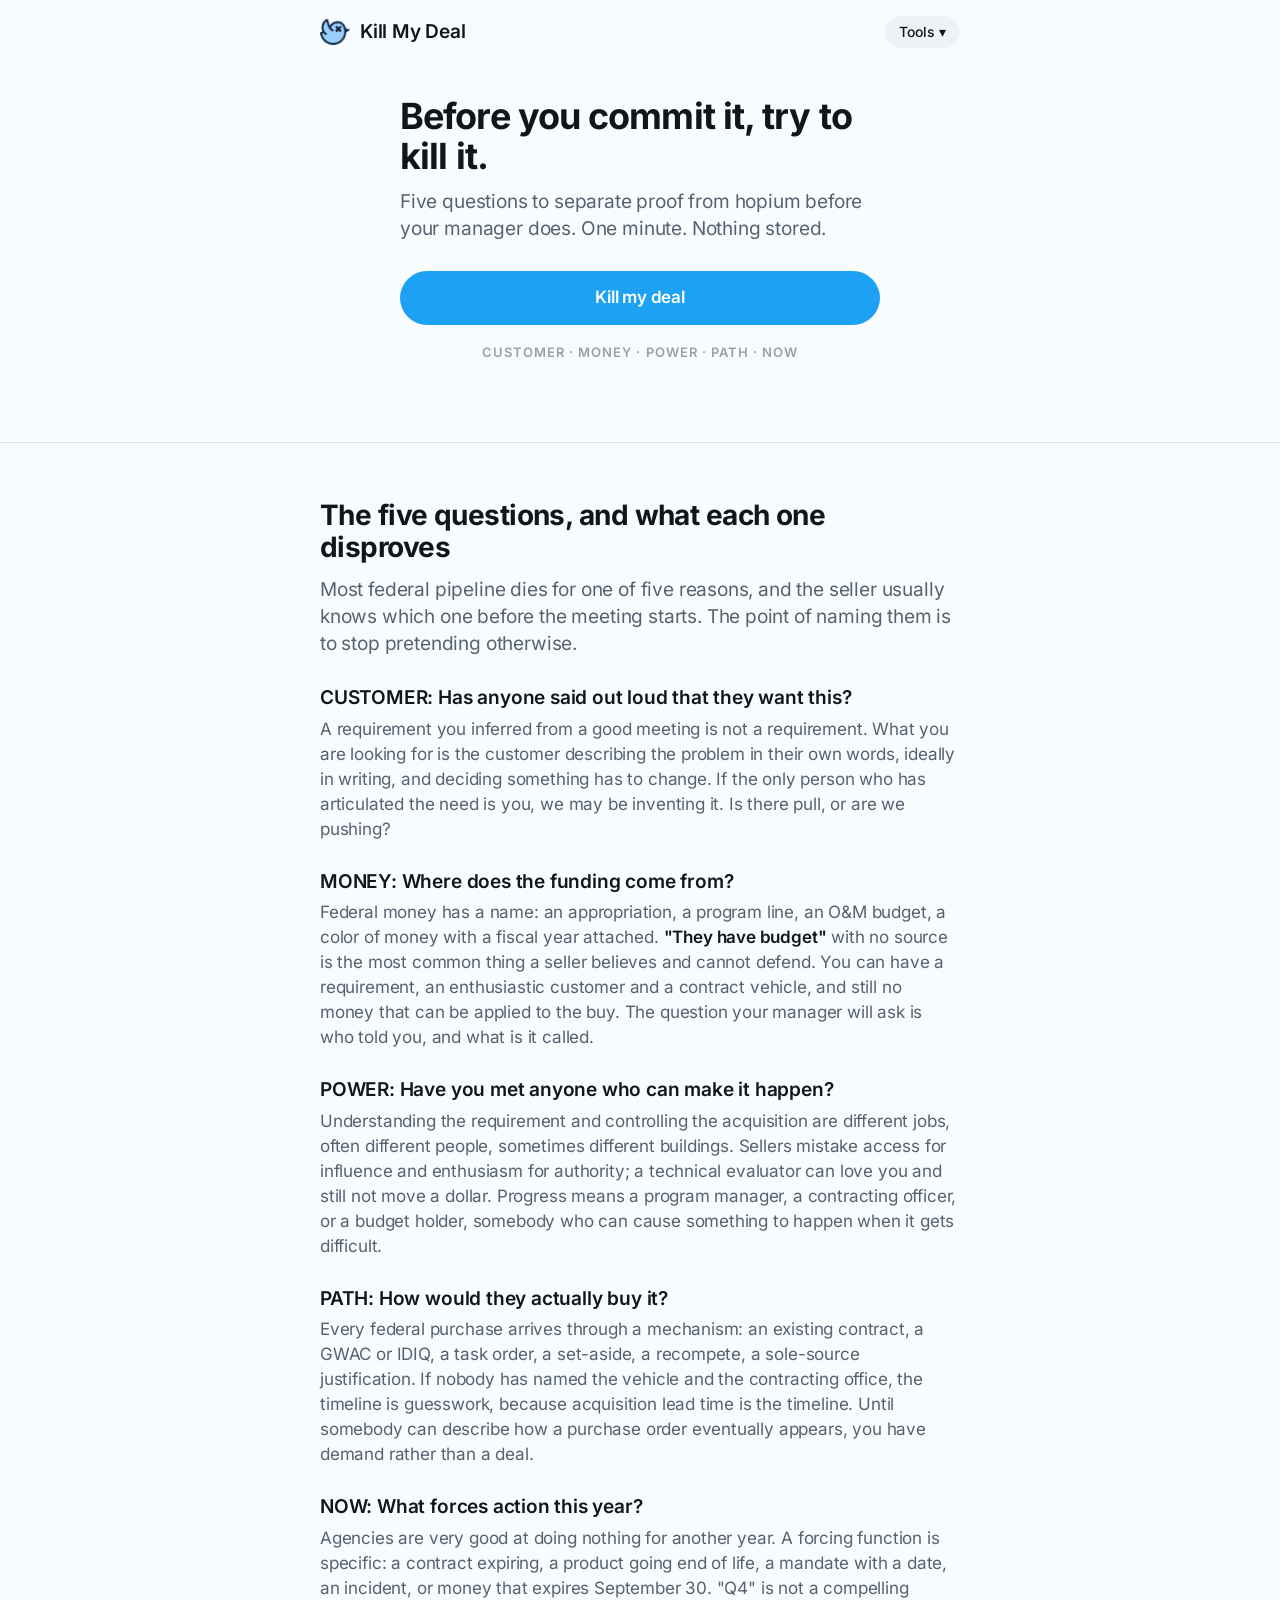
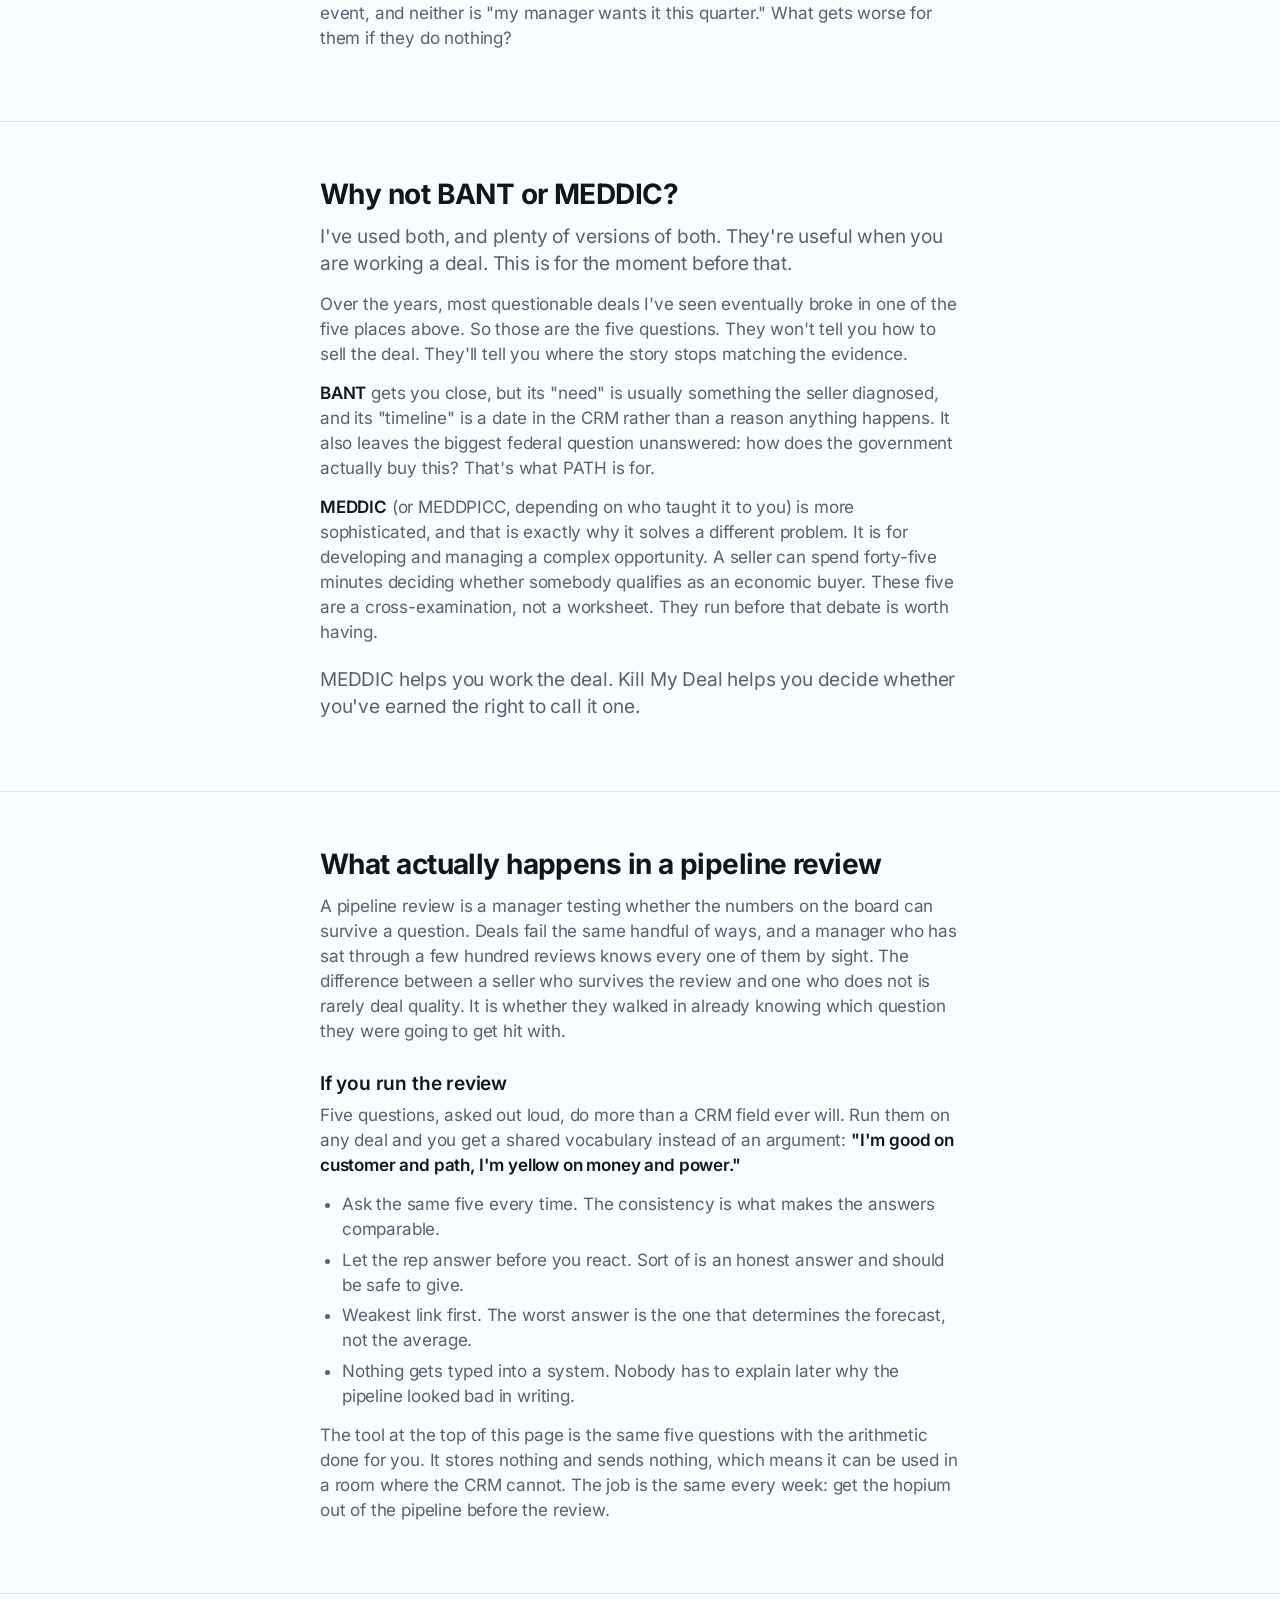
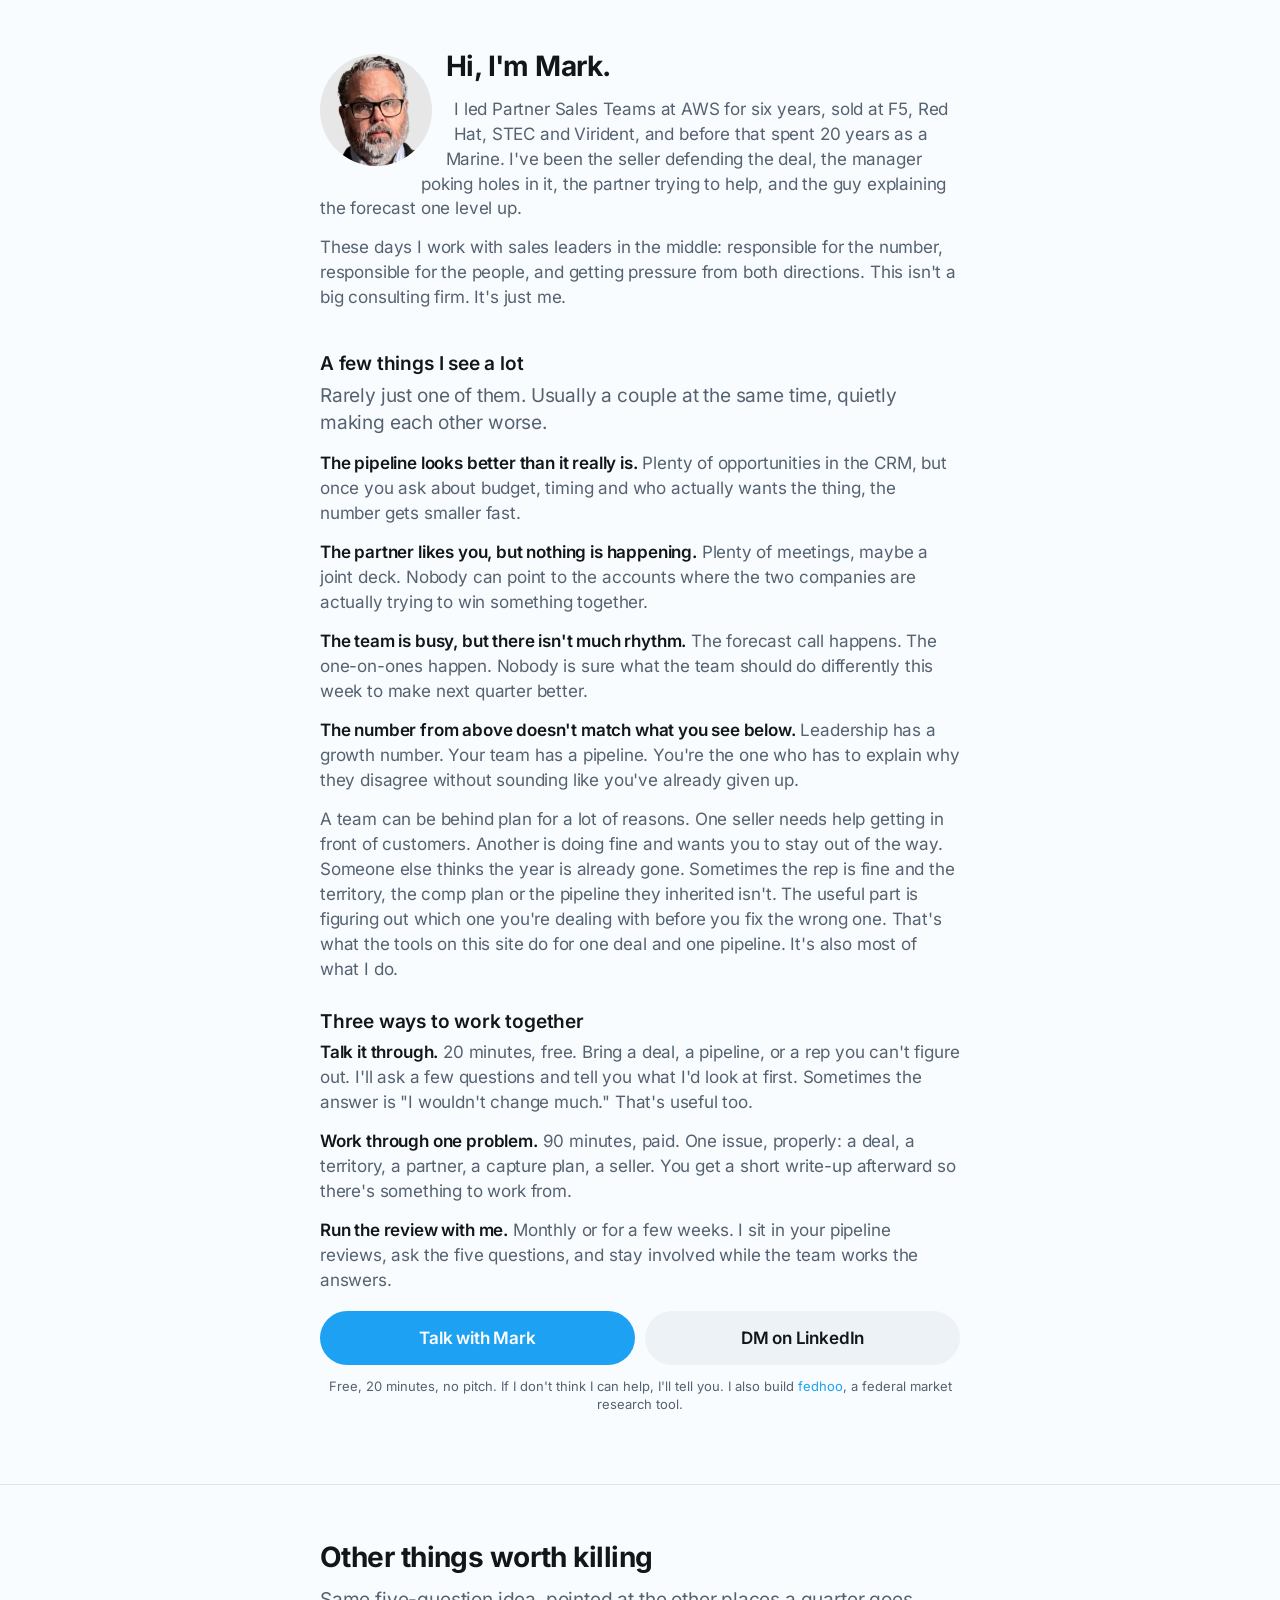
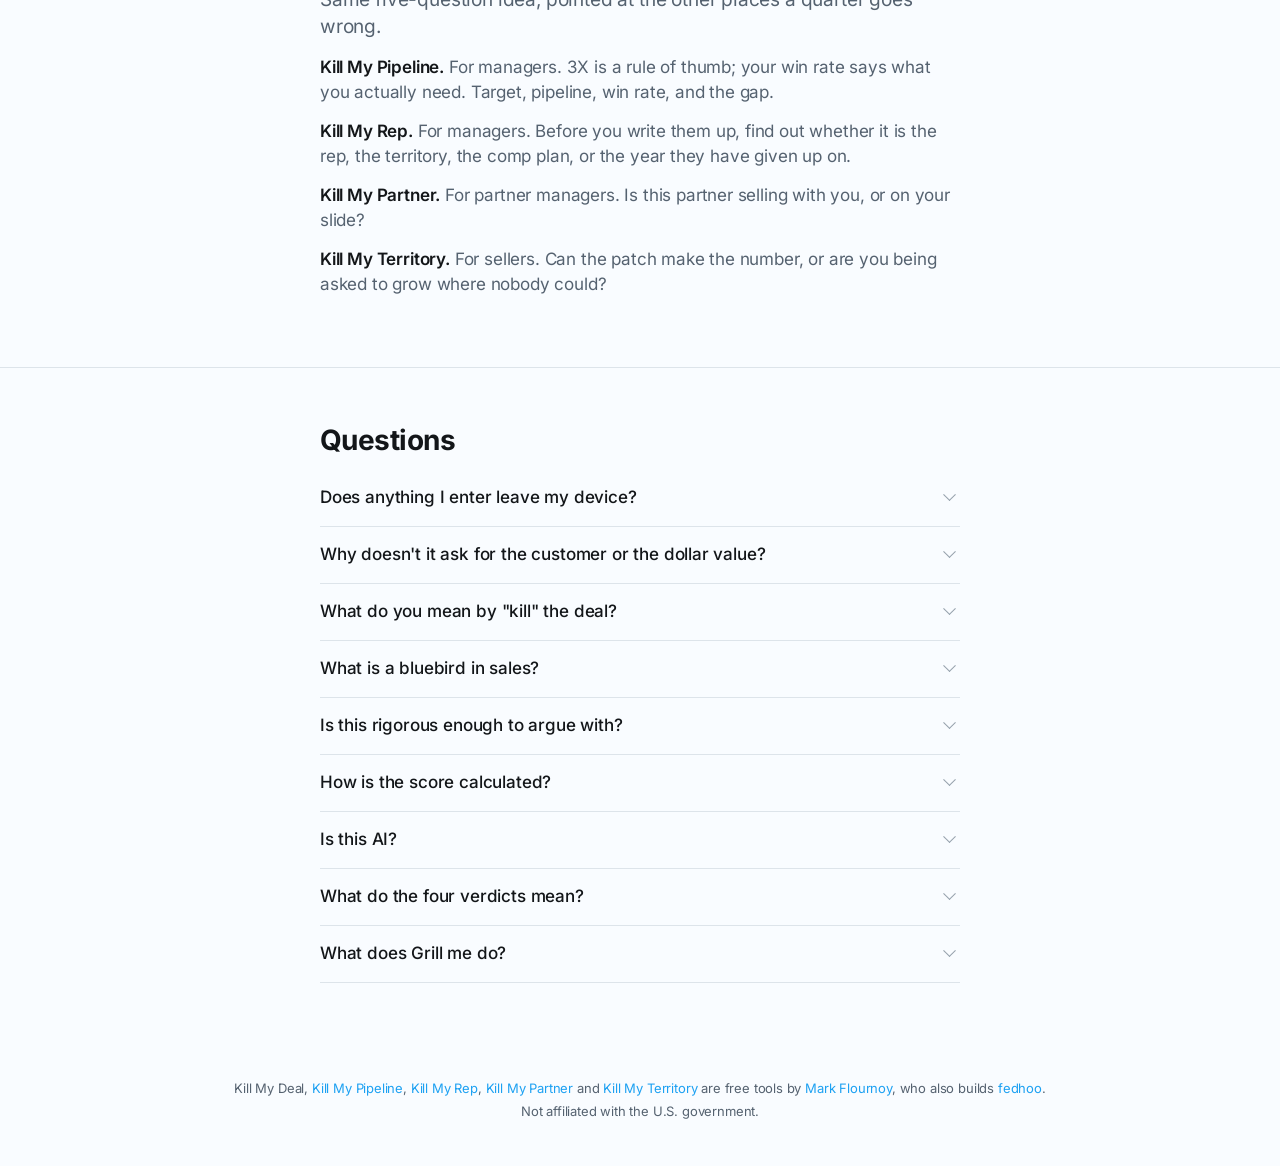
==== commit 4038c0df: "hero" ====
--- a/index.html
+++ b/index.html
@@ -65,7 +65,7 @@
         { "@type": "Question", "name": "Is Kill My Deal AI?",
           "acceptedAnswer": { "@type": "Answer", "text": "No. It is a fixed rubric: each answer maps to a number, the numbers are weighted, caps apply, and thresholds produce the verdict. The weights are visible in the page source." } },
         { "@type": "Question", "name": "What do the four verdicts mean?",
-          "acceptedAnswer": { "@type": "Answer", "text": "Healthy means it survived the questions and you should bring the proof. Hopium means you believe it but have not proved it. On life support means something important is still an assumption. Dead on arrival means this is a conversation, not a deal." } }
+          "acceptedAnswer": { "@type": "Answer", "text": "Healthy means it survived the questions and you should bring the proof. Hopium means you believe it but have not proved it. On life support means something important is still an assumption. Kill it means this is a conversation, not a deal." } }
       ]
     }
   ]
@@ -79,7 +79,7 @@
 <div class="wrap">
   <header class="appbar">
     <button class="logo" id="logoHome" aria-label="Kill My Deal, start over"><picture><source srcset="bluebird-dark.png" media="(prefers-color-scheme: dark)"><img class="brandmark" src="bluebird.png" alt="" width="38" height="32"></picture> Kill My Deal</button>
-    <a class="chip" href="/pipeline/">Kill my pipeline →</a>
+    <details class="menu"><summary><span class="chip">Tools ▾</span></summary><div class="menu-list"><a href="/" class="current">Kill My Deal<small>Is this deal real?</small></a><a href="/pipeline/">Kill My Pipeline<small>Do I have enough real pipeline?</small></a><a href="/rep/">Kill My Rep<small>Is it the rep, or the patch?</small></a><a href="/partner/">Kill My Partner<small>Is this partner real, or a logo?</small></a><a href="/territory/">Kill My Territory<small>Can this patch make the number?</small></a></div></details>
   </header>
   <div id="screen" aria-live="polite">
     <h1>Before you commit it, try to kill it.</h1>
@@ -174,35 +174,59 @@
       <img src="mark.jpg" alt="Mark Flournoy" width="120" height="120" loading="lazy" decoding="async"
            onerror="this.remove();">
         <h2 id="mark-h">Hi, I'm Mark.</h2>
-        <p>I've spent a lot of years in rooms where somebody eventually asks, <strong>"Okay, but is this
-          deal actually real?"</strong></p>
         <p>I led Partner Sales Teams at AWS for six years, sold at F5, Red Hat, STEC and Virident, and
-          before that spent 20 years as a Marine. I've been the seller defending the deal, the
-          manager poking holes in it, the partner trying to help, and the guy explaining the forecast one
-          level up.</p>
-        <p>Federal sales has a lot of side roads: funding, partners, contract vehicles, capture plans,
-          and people who can say yes versus people who just sound like they can. I've been around enough
-          of it that I can usually get oriented pretty quickly.</p>
-        <p>I'm not here to tell you your deal is bad. I'm here to help you figure out what you
-          actually know, what you're assuming, and what you need to prove next. If something feels stuck,
-          bring it. <strong>No deck required.</strong></p>
-        <p>This isn't a big consulting firm. It's just me.</p>
+          before that spent 20 years as a Marine. I've been the seller defending the deal, the manager
+          poking holes in it, the partner trying to help, and the guy explaining the forecast one level up.</p>
+        <p>These days I work with sales leaders in the middle: responsible for the number, responsible for
+          the people, and getting pressure from both directions. This isn't a big consulting firm. It's just me.</p>
     </div>
 
+    <h3>A few things I see a lot</h3>
+    <p class="lede">Rarely just one of them. Usually a couple at the same time, quietly making each other worse.</p>
+    <p><strong>The pipeline looks better than it really is.</strong> Plenty of opportunities in the CRM, but once
+      you ask about budget, timing and who actually wants the thing, the number gets smaller fast.</p>
+    <p><strong>The partner likes you, but nothing is happening.</strong> Plenty of meetings, maybe a joint deck.
+      Nobody can point to the accounts where the two companies are actually trying to win something together.</p>
+    <p><strong>The team is busy, but there isn't much rhythm.</strong> The forecast call happens. The one-on-ones
+      happen. Nobody is sure what the team should do differently this week to make next quarter better.</p>
+    <p><strong>The number from above doesn't match what you see below.</strong> Leadership has a growth number.
+      Your team has a pipeline. You're the one who has to explain why they disagree without sounding like
+      you've already given up.</p>
+    <p>A team can be behind plan for a lot of reasons. One seller needs help getting in front of customers.
+      Another is doing fine and wants you to stay out of the way. Someone else thinks the year is already
+      gone. Sometimes the rep is fine and the territory, the comp plan or the pipeline they inherited isn't.
+      The useful part is figuring out which one you're dealing with before you fix the wrong one. That's what
+      the tools on this site do for one deal and one pipeline. It's also most of what I do.</p>
+
     <h3>Three ways to work together</h3>
-    <p><strong>Kill one with me.</strong> 30 minutes, free. Bring me a deal and we'll try to kill it
-      together. If it survives, you'll know why. If it doesn't, you'll know what to prove next.</p>
+    <p><strong>Talk it through.</strong> 20 minutes, free. Bring a deal, a pipeline, or a rep you can't figure
+      out. I'll ask a few questions and tell you what I'd look at first. Sometimes the answer is "I wouldn't
+      change much." That's useful too.</p>
     <p><strong>Work through one problem.</strong> 90 minutes, paid. One issue, properly: a deal, a territory,
-      a partner, a capture plan. You get a short write-up afterward so there's something to work from.</p>
+      a partner, a capture plan, a seller. You get a short write-up afterward so there's something to work from.</p>
     <p><strong>Run the review with me.</strong> Monthly or for a few weeks. I sit in your pipeline reviews,
       ask the five questions, and stay involved while the team works the answers.</p>
     <div class="btn-row">
-      <a class="btn btn-primary btn-lg" href="https://calendly.com/markflournoy/chat-with-mark?utm_source=killmydeal&amp;utm_medium=page&amp;utm_content=consulting" target="_blank" rel="noopener">Bring me a deal</a>
+      <a class="btn btn-primary btn-lg" href="https://calendly.com/markflournoy/chat-with-mark?utm_source=killmydeal&amp;utm_medium=page&amp;utm_content=consulting" target="_blank" rel="noopener">Talk with Mark</a>
       <a class="btn btn-lg" href="https://www.linkedin.com/in/markflournoy/" target="_blank" rel="noopener">DM on LinkedIn</a>
     </div>
-    <p class="fine" style="text-align:center;margin-top:12px;">Free, 30 minutes, no pitch. I also build
-      <a href="https://fedhoo.com" target="_blank" rel="noopener">fedhoo</a>,
-      a federal market research tool.</div>
+    <p class="fine" style="text-align:center;margin-top:12px;">Free, 20 minutes, no pitch. If I don't think I can help, I'll tell you.
+      I also build <a href="https://fedhoo.com" target="_blank" rel="noopener">fedhoo</a>, a federal market research tool.</p>
+  </div>
+</section>
+
+<section class="band" id="tools" aria-labelledby="tools-h">
+  <div class="band-inner">
+    <h2 id="tools-h">Other things worth killing</h2>
+    <p class="lede">Same five-question idea, pointed at the other places a quarter goes wrong.</p>
+    <p><a href="/pipeline/"><strong>Kill My Pipeline.</strong></a> For managers. 3X is a rule of thumb; your win
+      rate says what you actually need. Target, pipeline, win rate, and the gap.</p>
+    <p><a href="/rep/"><strong>Kill My Rep.</strong></a> For managers. Before you write them up, find out whether
+      it is the rep, the territory, the comp plan, or the year they have given up on.</p>
+    <p><a href="/partner/"><strong>Kill My Partner.</strong></a> For partner managers. Is this partner selling
+      with you, or on your slide?</p>
+    <p><a href="/territory/"><strong>Kill My Territory.</strong></a> For sellers. Can the patch make the number,
+      or are you being asked to grow where nobody could?</p>
   </div>
 </section>
 
@@ -238,7 +262,8 @@
       <div class="body">Each answer maps to a number (yes 92, sort of 50, no 8), weighted money 26, power 22,
         customer 20, path 16, now 16. Three caps apply when money, power or customer is a flat no, and no deal
         with any no can score above 74. Thresholds: healthy from 75, hopium from 55, on life support from 35,
-        dead on arrival below.</div></details>
+        kill it below. The number you see on the card is simpler: how many of the five you can
+        defend, with a sort of counting as a half.</div></details>
     <details class="exp"><summary>Is this AI?</summary>
       <div class="body">No. It's a fixed rubric: each answer maps to a number, the numbers are weighted, three caps
         apply, and thresholds produce the verdict. The weights are visible in the page source. A language model
@@ -247,7 +272,7 @@
       <div class="body"><strong>Healthy:</strong> it survived; bring the proof.
         <strong>Hopium:</strong> you believe it, you haven't proved it.
         <strong>On life support:</strong> something important is still an assumption.
-        <strong>Dead on arrival:</strong> this is a conversation, not a deal.</div></details>
+        <strong>Kill it:</strong> this is a conversation, not a deal.</div></details>
     <details class="exp"><summary>What does Grill me do?</summary>
       <div class="body">It plays the manager. Three hard questions drawn from your weakest answer, one at a
         time, and you say honestly whether you can answer each one. If you cannot answer two of three
@@ -257,7 +282,8 @@
 </section>
 
 <footer class="sitefoot">
-  <p>Kill My Deal and <a href="/pipeline/">Kill My Pipeline</a> are free tools by
+  <p>Kill My Deal, <a href="/pipeline/">Kill My Pipeline</a>, <a href="/rep/">Kill My Rep</a>,
+    <a href="/partner/">Kill My Partner</a> and <a href="/territory/">Kill My Territory</a> are free tools by
     <a href="https://www.linkedin.com/in/markflournoy/" target="_blank" rel="noopener">Mark Flournoy</a>,
     who also builds <a href="https://fedhoo.com" target="_blank" rel="noopener">fedhoo</a>.</p>
   <p>Not affiliated with the U.S. government.</p>
@@ -333,14 +359,14 @@
 /* ── The Ask ── */
 function dmText(s) {
   const w = s.weak.n;
-  return `Mark, just ran a deal through Kill My Deal. Scored ${s.total}, ${s.label.toLowerCase()}. `
-       + `Weakest pillar is ${w.toLowerCase()}: ${GRILL[s.weak.k][0].toLowerCase()} `
+  const v = s.label[0] + s.label.slice(1).toLowerCase();
+  return `Mark, just ran a deal through Kill My Deal. ${v}, ${s.provenText}, weakest is ${w.toLowerCase()}: ${GRILL[s.weak.k][0].toLowerCase()} `
        + `I don't have a good answer yet. Worth 20 minutes?`;
 }
 function dmGrillText(s, missed) {
   const w = s.weak.n;
   return `Mark, ran a deal through Kill My Deal and could not answer ${missed} of your 3 ${w.toLowerCase()} questions. `
-       + `Scored ${s.total}. Want to tell me what you'd go do first?`;
+       + `Verdict was ${s.label.toLowerCase()}. Want to tell me what you'd go do first?`;
 }
 // writeText returns a promise, so a synchronous try/catch misses permission
 // failures and the button lies about having copied. Every copy path goes
@@ -391,7 +417,7 @@
   // Shapes rather than coloured squares: emoji colours belong to whatever
   // platform renders them, and red-versus-green is invisible to a colourblind
   // reader. These inherit the message's own text colour anywhere they land.
-  return `Kill My Deal ${s.total} · ${s.label}\n`
+  return `Kill My Deal · ${s.label}\n${s.meta}\n`
        + `${dials()}\n`
        + `${P.map(p => p.n).join(' · ')}\n\n`
        + `${s.attack}\n`
@@ -415,11 +441,14 @@
   }
   const label = total >= 75 ? ['HEALTHY','ready'] :
                 total >= 55 ? ['HOPIUM','proof'] :
-                total >= 35 ? ['ON LIFE SUPPORT','prove'] : ['DEAD ON ARRIVAL','dont'];
+                total >= 35 ? ['ON LIFE SUPPORT','prove'] : ['KILL IT','dont'];
   
   const ranked = [...P].map(p => ({ ...p, v:v(p.k) }))
     .sort((x,y) => x.v - y.v || (y.k === 'money') - (x.k === 'money'));
   const weak = ranked[0];
+  const proven = P.reduce((n, p) => n + (a[p.k] === 'yes' ? 1 : a[p.k] === 'sort' ? .5 : 0), 0);
+  const provenText = (proven % 1 ? Math.floor(proven) + '½' : String(proven)) + ' of 5 proven';
+  const meta = provenText + '. Weakest: ' + weak.n.toLowerCase() + '.';
   
   const POWER_ATTACKS = [
     "You are best friends with someone who can't spend a single dollar.",
@@ -440,12 +469,12 @@
     HEALTHY:'It survived. Bring the proof.',
     HOPIUM:"You believe it. You haven't proved it.",
     'ON LIFE SUPPORT':"Something important is still an assumption. Don't carry the date yet.",
-    'DEAD ON ARRIVAL':'This is a conversation, not a deal.',
+    'KILL IT':'This is a conversation, not a deal.',
   };
   const moves = ranked.filter(r => a[r.k] !== 'yes').slice(0, 3).map(r => FIX[r.k]);
   return { total, label:label[0], cls:label[1], weak, caps, ranked, moves,
            attack: total >= 75 ? 'Nothing obvious to attack. Bring the proof anyway.' : ATTACK[weak.k],
-           sub: SUB[label[0]] };
+           sub: SUB[label[0]], proven, provenText, meta };
 }
 
 /* ── state ── */
@@ -511,8 +540,8 @@
     ${shared ? `<div class="banner">Someone sent you this verdict.
       <button id="runMine" type="button">Run your own →</button></div>` : ''}
     <div class="verdict verdict-${s.cls}">
-      <div class="verdict-number">${s.total}</div>
-      <div class="verdict-label">${s.label}</div>
+      <div class="verdict-word">${s.label}</div>
+      <div class="verdict-meta">${esc(s.meta)}</div>
       <div class="verdict-attack">${esc(s.attack)}</div>
       ${s.sub ? `<div class="verdict-sub">${esc(s.sub)}</div>` : ''}
     </div>
@@ -616,7 +645,7 @@
     <button class="btn btn-primary btn-lg btn-full" id="dmBtn" type="button" style="margin-top:14px;">Copy this &amp; DM me</button>
     <div class="btn-row center" style="margin-top:4px;">
       <a class="btn btn-text" href="https://calendly.com/markflournoy/chat-with-mark?utm_source=killmydeal&utm_medium=result&utm_content=after_score"
-         target="_blank" rel="noopener">Or book 30 minutes</a>
+         target="_blank" rel="noopener">Or book 20 minutes</a>
     </div>
     <p class="fine" style="text-align:center;margin:4px 0 0;">Free either way. I answer LinkedIn faster than email.</p>`;
   el().appendChild(w);
@@ -626,7 +655,7 @@
 }
 
 /* Boot */
-window.KMD_BUILD = '2026-09-20.1100'; // console check for what's deployed
+window.KMD_BUILD = '2026-09-22.0900'; // console check for what's deployed
 const INTRO_HTML = el().innerHTML;
 const fromHash = readHash();
 if (fromHash) { Object.assign(answers, fromHash); result(true); }
--- a/kmd.css
+++ b/kmd.css
@@ -15,7 +15,8 @@
   --bg:#F9FCFF; --bg-2:#EDF2F7; --bg-3:#E0E6EC;
   --ink:#131619; --ink-2:#556270; --ink-3:#95A1AC; --line:#DDE4EA;
   --accent:#1DA1F2; --on-accent:#FFFFFF; --accent-soft:#C2E3FF; --on-accent-soft:#00182B;
-  --card-verdict:#131619; --on-card-verdict:#F9FCFF;
+  /* Verdict pastels. Text stays ink; only the background carries the verdict. */
+  --v-green:#C6EBC9; --v-yellow:#FFF982; --v-orange:#FFCF8A; --v-red:#F5B3AD; --on-verdict:#131619;
   --r-sm:10px; --r-md:14px; --r-lg:20px; --r-full:9999px;
   --ease:cubic-bezier(.25,.1,.25,1); --ease-out:cubic-bezier(.16,1,.3,1); --spring:cubic-bezier(.34,1.3,.64,1);
   --font:'Inter',-apple-system,BlinkMacSystemFont,'SF Pro Text','Segoe UI',Roboto,sans-serif;
@@ -26,7 +27,8 @@
     --bg:#101418; --bg-2:#1B1F24; --bg-3:#293038;
     --ink:#E8EDF2; --ink-2:#A7B2BC; --ink-3:#5E6973; --line:#2A3138;
     --accent:#9DD2FF; --on-accent:#00182B; --accent-soft:#184B71; --on-accent-soft:#C2E3FF;
-    --card-verdict:#1B1F24; --on-card-verdict:#E8EDF2;
+    /* Dimmed a step so a card on black reads as a sticky note, not a neon sign. */
+    --v-green:#A6D4AB; --v-yellow:#E6DE72; --v-orange:#E3B06B; --v-red:#D68F88; --on-verdict:#131619;
   }
 }
 
@@ -76,6 +78,19 @@
 .chip { display:inline-flex; align-items:center; height:32px; padding:0 14px; font-size:14px; font-weight:500; letter-spacing:-.005em;
   color:var(--ink); background:var(--bg-2); border:0; border-radius:var(--r-full); white-space:nowrap; transition:background .15s var(--ease); }
 .chip:hover { background:var(--bg-3); text-decoration:none; }
+
+/* Tools menu: a chip that opens a short list. No JS. */
+.menu { position:relative; }
+.menu summary { list-style:none; cursor:pointer; }
+.menu summary::-webkit-details-marker { display:none; }
+.menu[open] summary .chip { background:var(--bg-3); }
+.menu-list { position:absolute; right:0; top:40px; z-index:10; min-width:220px; background:var(--bg); border:1px solid var(--line); border-radius:var(--r-md);
+  box-shadow:0 8px 28px rgba(0,0,0,.10); padding:6px; animation:screen .22s var(--ease-out) both; }
+.menu-list a { display:block; padding:10px 12px; border-radius:var(--r-sm); color:var(--ink); font-size:15px; font-weight:500; text-decoration:none; }
+.menu-list a:hover { background:var(--bg-2); text-decoration:none; }
+.menu-list a.current { color:var(--ink-2); font-weight:400; }
+.menu-list a small { display:block; font-size:13px; font-weight:400; color:var(--ink-2); }
+@media (prefers-color-scheme: dark) { .menu-list { box-shadow:0 8px 28px rgba(0,0,0,.5); } }
 
 /* ── Buttons ── */
 .btn { display:inline-flex; align-items:center; justify-content:center; gap:8px; height:44px; padding:0 22px;
@@ -123,9 +138,17 @@
 .card-grid .card { margin:0; }
 
 /* ── Verdict ── */
-.verdict { background:var(--card-verdict); color:var(--on-card-verdict); border-radius:var(--r-lg); padding:28px 24px 26px; margin:8px 0 12px; }
-.verdict-ready { background:var(--accent); color:var(--on-accent); }
+.verdict { color:var(--on-verdict); border-radius:var(--r-lg); padding:28px 24px 26px; margin:8px 0 12px; }
+.verdict-ready { background:var(--v-green); }
+.verdict-proof { background:var(--v-yellow); }
+.verdict-prove { background:var(--v-orange); }
+.verdict-dont  { background:var(--v-red); }
 .verdict-number { font-size:76px; line-height:1; font-weight:700; letter-spacing:-.04em; animation:pop .55s var(--spring) both; }
+/* The verdict word is the hero. Sized to fit two lines at the narrowest phone;
+   never breaks mid-word, never overflows the card. Keep labels to 15 characters. */
+.verdict-word { font-size:clamp(34px, 11.5vw, 48px); line-height:1.02; font-weight:700; letter-spacing:-.03em; text-transform:uppercase;
+  text-wrap:balance; overflow-wrap:normal; animation:pop .55s var(--spring) both; }
+.verdict-meta { font-size:15px; line-height:1.4; font-weight:500; margin-top:10px; opacity:.8; animation:pop .55s var(--spring) .06s both; }
 .verdict-label { font-size:22px; line-height:1.2; font-weight:600; letter-spacing:-.01em; margin-top:8px; opacity:.92; animation:pop .55s var(--spring) .06s both; }
 .verdict-attack { font-size:21px; line-height:1.3; font-weight:500; letter-spacing:-.015em; margin-top:18px; animation:fade .5s var(--ease-out) .18s both; }
 .verdict-sub { font-size:15px; line-height:1.45; margin-top:8px; opacity:.72; animation:fade .5s var(--ease-out) .26s both; }
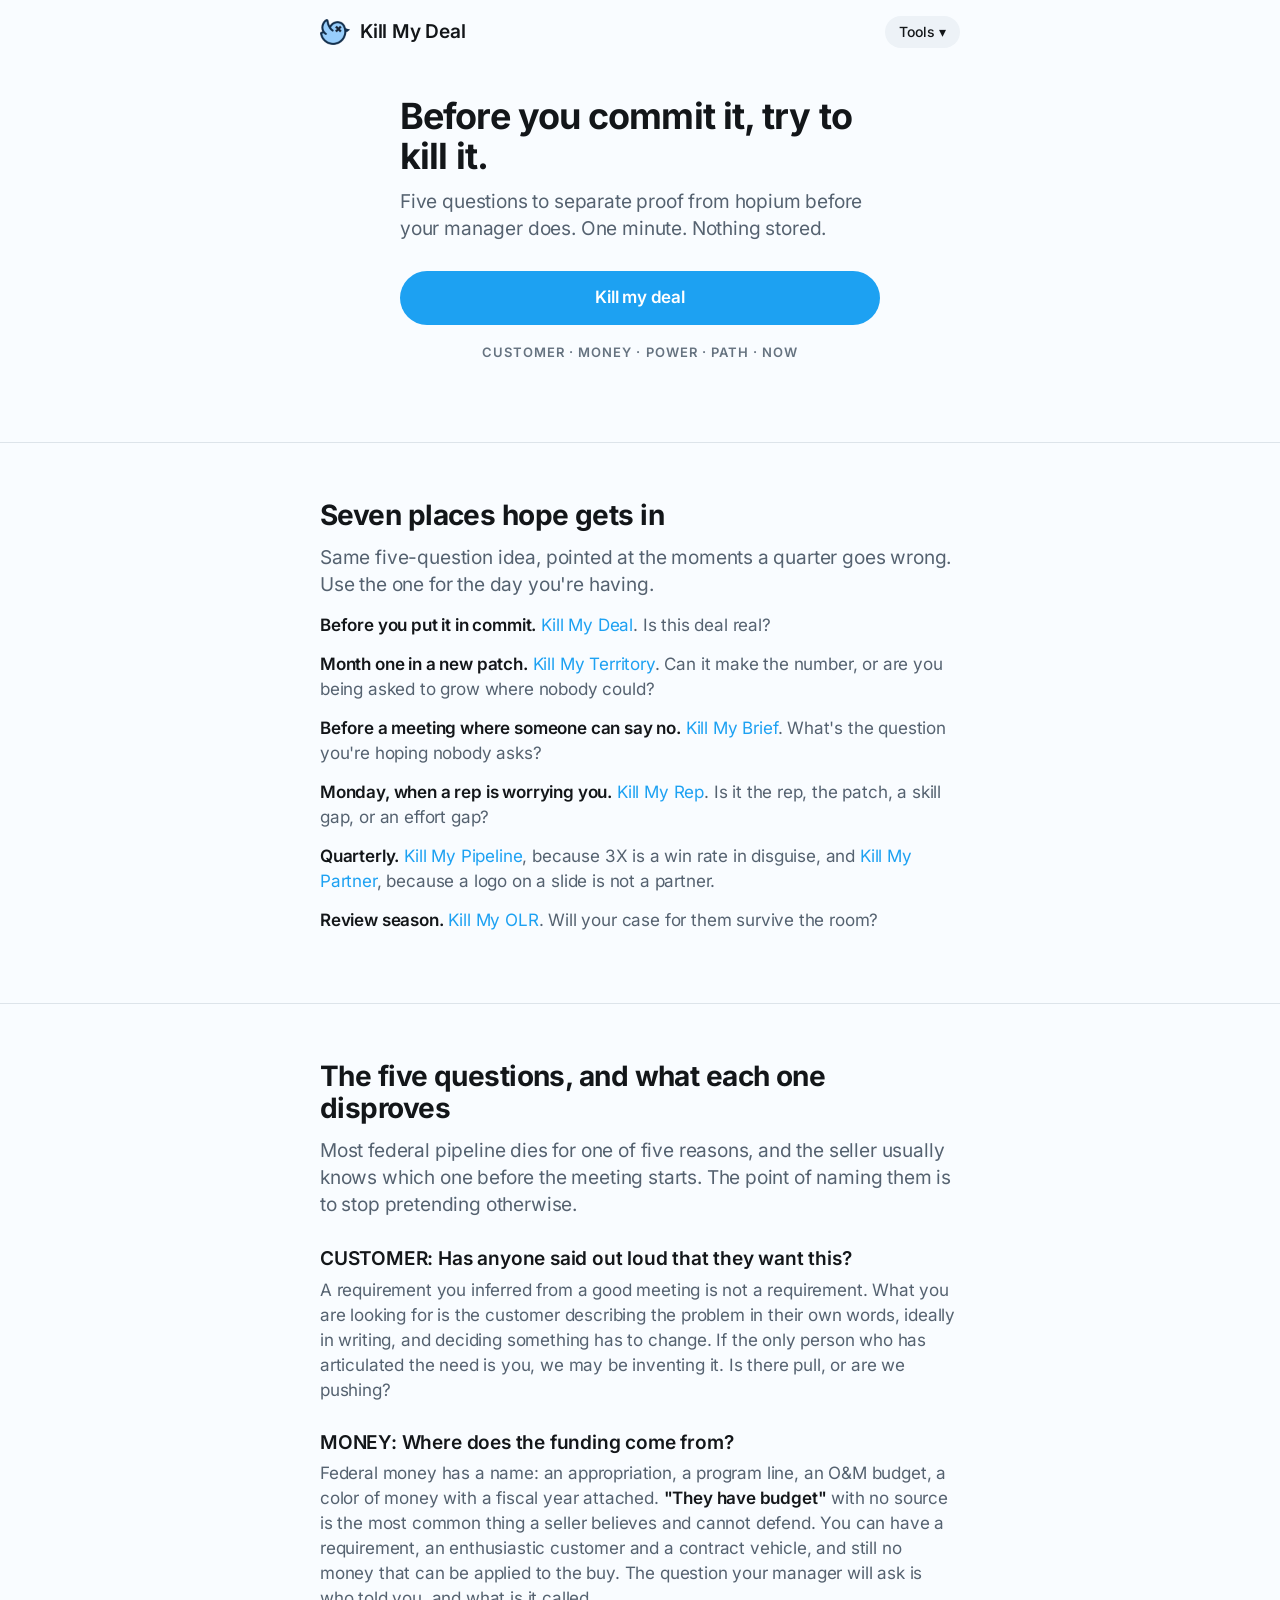
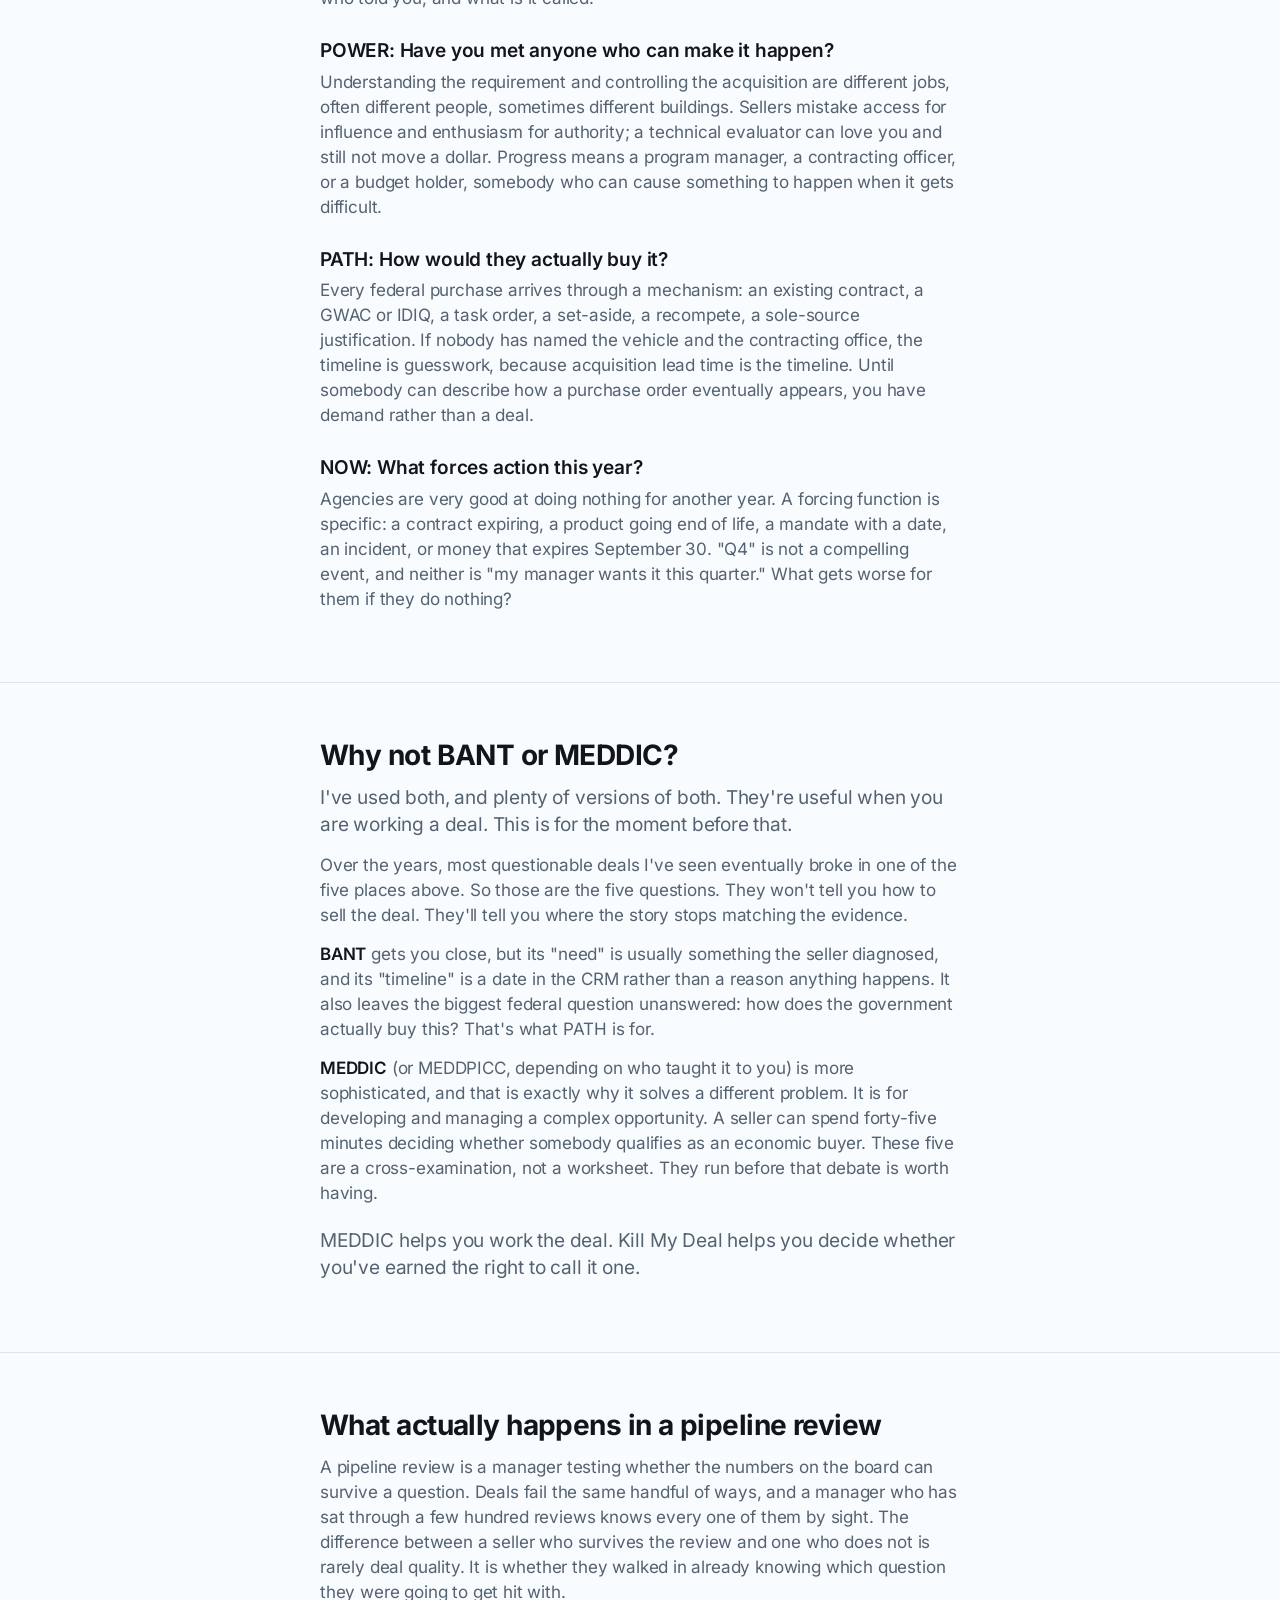
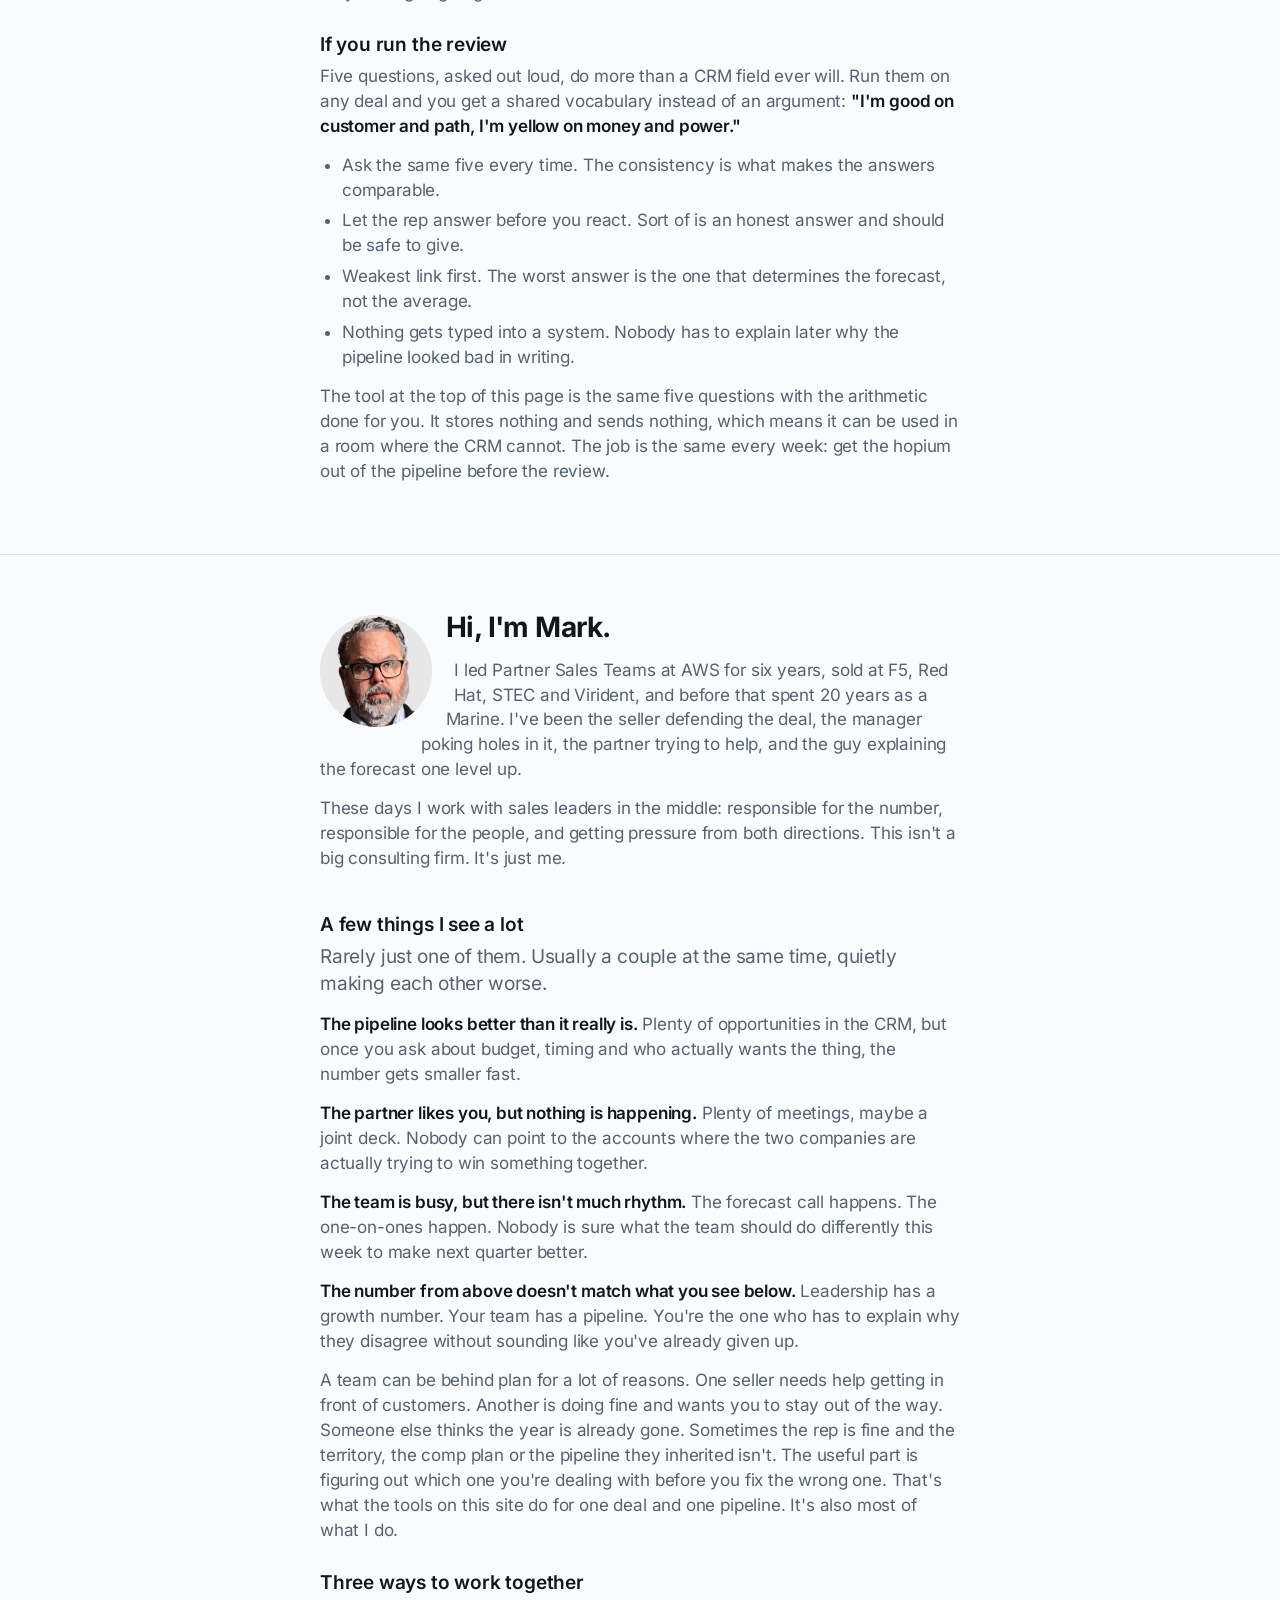
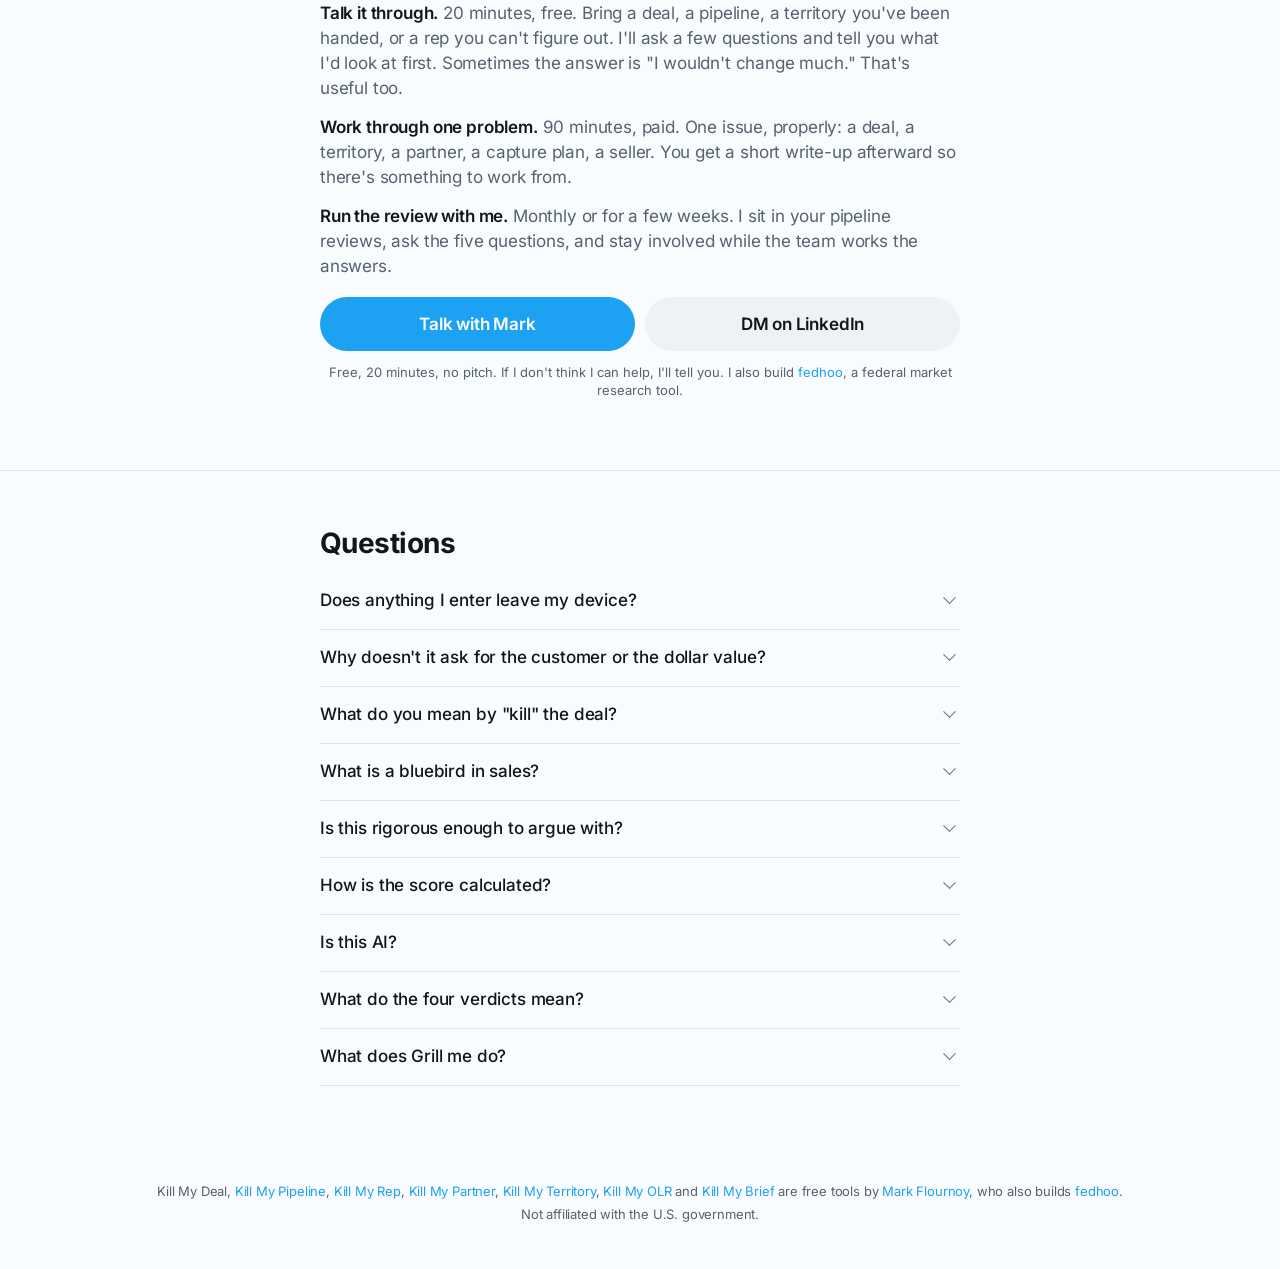
==== commit 7dc95093: "redo" ====
--- a/index.html
+++ b/index.html
@@ -38,8 +38,14 @@
       "operatingSystem": "Any",
       "description": "Score a federal pursuit in five questions before your pipeline review. Runs entirely in the browser; no account, no CRM, no customer data.",
       "image": "https://killmydeal.com/card.jpg",
-      "offers": { "@type": "Offer", "price": "0", "priceCurrency": "USD" },
-      "author": { "@id": "https://killmydeal.com/#mark" }
+      "offers": {
+        "@type": "Offer",
+        "price": "0",
+        "priceCurrency": "USD"
+      },
+      "author": {
+        "@id": "https://killmydeal.com/#mark"
+      }
     },
     {
       "@type": "Person",
@@ -48,24 +54,94 @@
       "jobTitle": "Federal sales advisor",
       "description": "Six years leading Federal Partner Sales at AWS; prior roles at F5, Red Hat, STEC and Virident; 20 years a Marine.",
       "url": "https://killmydeal.com/#mark",
-      "knowsAbout": ["Federal sales", "Pipeline qualification", "Pipeline coverage", "Sales management cadence", "Partner and channel sales", "Federal go-to-market"],
-      "sameAs": ["https://fedhoo.com", "https://www.linkedin.com/in/markflournoy/"]
+      "knowsAbout": [
+        "Federal sales",
+        "Pipeline qualification",
+        "Pipeline coverage",
+        "Sales management cadence",
+        "Partner and channel sales",
+        "Federal go-to-market"
+      ],
+      "sameAs": [
+        "https://fedhoo.com",
+        "https://www.linkedin.com/in/markflournoy/"
+      ]
     },
     {
       "@type": "FAQPage",
       "mainEntity": [
-        { "@type": "Question", "name": "Does anything I enter leave my device?",
-          "acceptedAnswer": { "@type": "Answer", "text": "No. The five answers are scored by JavaScript in your browser. No account, no CRM connection, no API call. The site counts page views with Google Analytics and never sends your answers. Nothing else leaves the page unless you choose to share a result." } },
-        { "@type": "Question", "name": "Why doesn't Kill My Deal ask for the customer or dollar value?",
-          "acceptedAnswer": { "@type": "Answer", "text": "It does not need them, and asking would make the tool unusable for sellers whose employers restrict where pipeline detail can go. Qualification is about what you can prove, not who the customer is." } },
-        { "@type": "Question", "name": "What does it mean to kill a deal?",
-          "acceptedAnswer": { "@type": "Answer", "text": "Trying to kill a deal means trying to disprove your own forecast before somebody else does. If it survives the five questions you have something you can defend; if it does not, you know exactly what evidence is missing. You are killing assumptions, not walking away from the customer." } },
-        { "@type": "Question", "name": "What is a bluebird in sales?",
-          "acceptedAnswer": { "@type": "Answer", "text": "A bluebird is a deal nobody worked for: an inbound call, a warm introduction, a requirement that appears out of nowhere. They feel like luck, which is why they get forecast on feelings instead of facts. Most of them are dead. The five questions tell you which kind you are holding." } },
-        { "@type": "Question", "name": "Is Kill My Deal AI?",
-          "acceptedAnswer": { "@type": "Answer", "text": "No. It is a fixed rubric: each answer maps to a number, the numbers are weighted, caps apply, and thresholds produce the verdict. The weights are visible in the page source." } },
-        { "@type": "Question", "name": "What do the four verdicts mean?",
-          "acceptedAnswer": { "@type": "Answer", "text": "Healthy means it survived the questions and you should bring the proof. Hopium means you believe it but have not proved it. On life support means something important is still an assumption. Kill it means this is a conversation, not a deal." } }
+        {
+          "@type": "Question",
+          "name": "Does anything I enter leave my device?",
+          "acceptedAnswer": {
+            "@type": "Answer",
+            "text": "Your answers stay in your browser. The scoring is JavaScript running on this page: no account, no database, no CRM connection, no API call. The site counts page views with Google Analytics, and that is all it sends. It never sends your answers, and it never sends the part of the link where a shared verdict lives. If you press Share, your five answers go into the link so you can send the result to somebody, and that is the only time they leave the page."
+          }
+        },
+        {
+          "@type": "Question",
+          "name": "Why doesn't it ask for the customer or the dollar value?",
+          "acceptedAnswer": {
+            "@type": "Answer",
+            "text": "Because it doesn't need them, and asking would make the tool unusable for anyone whose employer restricts where pipeline detail can go. Qualification is about what you can prove, not who the customer is."
+          }
+        },
+        {
+          "@type": "Question",
+          "name": "What do you mean by \"kill\" the deal?",
+          "acceptedAnswer": {
+            "@type": "Answer",
+            "text": "Trying to kill a deal means trying to disprove your own forecast before somebody else does. If it survives the five questions, you have something you can defend. If it doesn't, you know exactly what evidence is missing. You are killing assumptions, not walking away from the customer."
+          }
+        },
+        {
+          "@type": "Question",
+          "name": "What is a bluebird in sales?",
+          "acceptedAnswer": {
+            "@type": "Answer",
+            "text": "A deal nobody worked for: an inbound call, a warm introduction, a requirement that appears out of nowhere. They feel like luck, which is why they get forecast on feelings instead of facts. Most of them are dead. The five questions tell you which kind you are holding."
+          }
+        },
+        {
+          "@type": "Question",
+          "name": "Is this rigorous enough to argue with?",
+          "acceptedAnswer": {
+            "@type": "Answer",
+            "text": "It is a qualification heuristic, not a forecast model. Nobody has calibrated these weights against thousands of closed deals, and this tool has never seen your pipeline. What it does do is ask the same five questions every time, apply the same caps, and show its arithmetic, which is more consistency than most pipeline reviews manage. Use it to find the hole, not to set the number."
+          }
+        },
+        {
+          "@type": "Question",
+          "name": "How is the score calculated?",
+          "acceptedAnswer": {
+            "@type": "Answer",
+            "text": "Each answer maps to a number (yes 92, sort of 50, no 8), weighted money 26, power 22, customer 20, path 16, now 16. Three caps apply when money, power or customer is a flat no, and no deal with any no can score above 74. Thresholds: healthy from 75, hopium from 55, on life support from 35, kill it below. The number you see on the card is simpler: how many of the five you can defend, with a sort of counting as a half."
+          }
+        },
+        {
+          "@type": "Question",
+          "name": "Is this AI?",
+          "acceptedAnswer": {
+            "@type": "Answer",
+            "text": "No. It's a fixed rubric: each answer maps to a number, the numbers are weighted, three caps apply, and thresholds produce the verdict. The weights are visible in the page source. A language model given five words would invent context, and confident wrong advice is worse than none."
+          }
+        },
+        {
+          "@type": "Question",
+          "name": "What do the four verdicts mean?",
+          "acceptedAnswer": {
+            "@type": "Answer",
+            "text": "Healthy: it survived; bring the proof. Hopium: you believe it, you haven't proved it. On life support: something important is still an assumption. Kill it: this is a conversation, not a deal."
+          }
+        },
+        {
+          "@type": "Question",
+          "name": "What does Grill me do?",
+          "acceptedAnswer": {
+            "@type": "Answer",
+            "text": "It plays the manager. Three hard questions drawn from your weakest answer, one at a time, and you say honestly whether you can answer each one. If you cannot answer two of three about the money, that deal does not belong in commit yet. Better to learn that here than in the meeting."
+          }
+        }
       ]
     }
   ]
@@ -78,8 +154,8 @@
 
 <div class="wrap">
   <header class="appbar">
-    <button class="logo" id="logoHome" aria-label="Kill My Deal, start over"><picture><source srcset="bluebird-dark.png" media="(prefers-color-scheme: dark)"><img class="brandmark" src="bluebird.png" alt="" width="38" height="32"></picture> Kill My Deal</button>
-    <details class="menu"><summary><span class="chip">Tools ▾</span></summary><div class="menu-list"><a href="/" class="current">Kill My Deal<small>Is this deal real?</small></a><a href="/pipeline/">Kill My Pipeline<small>Do I have enough real pipeline?</small></a><a href="/rep/">Kill My Rep<small>Is it the rep, or the patch?</small></a><a href="/partner/">Kill My Partner<small>Is this partner real, or a logo?</small></a><a href="/territory/">Kill My Territory<small>Can this patch make the number?</small></a></div></details>
+    <button class="logo" id="logoHome" aria-label="Kill My Deal, start over"><picture><source srcset="bird-sm-dark.png" media="(prefers-color-scheme: dark)"><img class="brandmark" src="bird-sm.png" alt="" width="38" height="32"></picture> Kill My Deal</button>
+    <details class="menu"><summary><span class="chip">Tools ▾</span></summary><div class="menu-list"><div class="menu-group">For sellers</div><a href="/" class="current">Kill My Deal<small>Before you put it in commit</small></a><a href="/territory/">Kill My Territory<small>Month one in a new patch</small></a><div class="menu-group">For managers</div><a href="/pipeline/">Kill My Pipeline<small>Quarterly, before the review</small></a><a href="/rep/">Kill My Rep<small>When a rep is worrying you</small></a><a href="/partner/">Kill My Partner<small>Before you renew the partnership</small></a><a href="/olr/">Kill My OLR<small>Review season</small></a><div class="menu-group">For anyone</div><a href="/brief/">Kill My Brief<small>Before a meeting where someone can say no</small></a></div></details>
   </header>
   <div id="screen" aria-live="polite">
     <h1>Before you commit it, try to kill it.</h1>
@@ -88,6 +164,23 @@
     <button class="btn btn-primary btn-lg btn-full" id="prep" type="button">Kill my deal</button>
     <p class="pillars">Customer · Money · Power · Path · Now</p></div>
 </div>
+
+<section class="band" id="tools" aria-labelledby="tools-h">
+  <div class="band-inner">
+    <h2 id="tools-h">Seven places hope gets in</h2>
+    <p class="lede">Same five-question idea, pointed at the moments a quarter goes wrong. Use the one for the day you're having.</p>
+    <p><strong>Before you put it in commit.</strong> <a href="/">Kill My Deal</a>. Is this deal real?</p>
+    <p><strong>Month one in a new patch.</strong> <a href="/territory/">Kill My Territory</a>. Can it make the number, or are
+      you being asked to grow where nobody could?</p>
+    <p><strong>Before a meeting where someone can say no.</strong> <a href="/brief/">Kill My Brief</a>. What's the question
+      you're hoping nobody asks?</p>
+    <p><strong>Monday, when a rep is worrying you.</strong> <a href="/rep/">Kill My Rep</a>. Is it the rep, the patch, a
+      skill gap, or an effort gap?</p>
+    <p><strong>Quarterly.</strong> <a href="/pipeline/">Kill My Pipeline</a>, because 3X is a win rate in disguise, and
+      <a href="/partner/">Kill My Partner</a>, because a logo on a slide is not a partner.</p>
+    <p><strong>Review season.</strong> <a href="/olr/">Kill My OLR</a>. Will your case for them survive the room?</p>
+  </div>
+</section>
 
 <section class="band" id="how" aria-labelledby="how-h">
   <div class="band-inner">
@@ -199,8 +292,8 @@
       the tools on this site do for one deal and one pipeline. It's also most of what I do.</p>
 
     <h3>Three ways to work together</h3>
-    <p><strong>Talk it through.</strong> 20 minutes, free. Bring a deal, a pipeline, or a rep you can't figure
-      out. I'll ask a few questions and tell you what I'd look at first. Sometimes the answer is "I wouldn't
+    <p><strong>Talk it through.</strong> 20 minutes, free. Bring a deal, a pipeline, a territory you've
+      been handed, or a rep you can't figure out. I'll ask a few questions and tell you what I'd look at first. Sometimes the answer is "I wouldn't
       change much." That's useful too.</p>
     <p><strong>Work through one problem.</strong> 90 minutes, paid. One issue, properly: a deal, a territory,
       a partner, a capture plan, a seller. You get a short write-up afterward so there's something to work from.</p>
@@ -212,21 +305,6 @@
     </div>
     <p class="fine" style="text-align:center;margin-top:12px;">Free, 20 minutes, no pitch. If I don't think I can help, I'll tell you.
       I also build <a href="https://fedhoo.com" target="_blank" rel="noopener">fedhoo</a>, a federal market research tool.</p>
-  </div>
-</section>
-
-<section class="band" id="tools" aria-labelledby="tools-h">
-  <div class="band-inner">
-    <h2 id="tools-h">Other things worth killing</h2>
-    <p class="lede">Same five-question idea, pointed at the other places a quarter goes wrong.</p>
-    <p><a href="/pipeline/"><strong>Kill My Pipeline.</strong></a> For managers. 3X is a rule of thumb; your win
-      rate says what you actually need. Target, pipeline, win rate, and the gap.</p>
-    <p><a href="/rep/"><strong>Kill My Rep.</strong></a> For managers. Before you write them up, find out whether
-      it is the rep, the territory, the comp plan, or the year they have given up on.</p>
-    <p><a href="/partner/"><strong>Kill My Partner.</strong></a> For partner managers. Is this partner selling
-      with you, or on your slide?</p>
-    <p><a href="/territory/"><strong>Kill My Territory.</strong></a> For sellers. Can the patch make the number,
-      or are you being asked to grow where nobody could?</p>
   </div>
 </section>
 
@@ -283,7 +361,8 @@
 
 <footer class="sitefoot">
   <p>Kill My Deal, <a href="/pipeline/">Kill My Pipeline</a>, <a href="/rep/">Kill My Rep</a>,
-    <a href="/partner/">Kill My Partner</a> and <a href="/territory/">Kill My Territory</a> are free tools by
+    <a href="/partner/">Kill My Partner</a>, <a href="/territory/">Kill My Territory</a>,
+    <a href="/olr/">Kill My OLR</a> and <a href="/brief/">Kill My Brief</a> are free tools by
     <a href="https://www.linkedin.com/in/markflournoy/" target="_blank" rel="noopener">Mark Flournoy</a>,
     who also builds <a href="https://fedhoo.com" target="_blank" rel="noopener">fedhoo</a>.</p>
   <p>Not affiliated with the U.S. government.</p>
@@ -295,7 +374,7 @@
 const kmd = (n) => { if (typeof window.kmd === 'function') window.kmd(n); else (window.kmdQ = window.kmdQ || []).push(n); };
 const el = () => document.getElementById('screen');
 // Every screen change fades up. Re-trigger the animation by toggling the class.
-const show = (html) => { const e = el(); e.classList.remove('enter'); e.innerHTML = html; void e.offsetWidth; e.classList.add('enter'); };
+const show = (html) => { const e = el(); e.classList.remove('enter'); e.innerHTML = html; void e.offsetWidth; e.classList.add('enter'); focusScreen(e); };
 
 /* ── Five things ── */
 const P = [
@@ -357,6 +436,12 @@
 }
 
 /* ── The Ask ── */
+// Calendly prefill: a1 answers the first question on the booking form.
+// Multiples and words only. Never a name, never a dollar figure.
+function bookLink(medium, note) {
+  return 'https://calendly.com/markflournoy/chat-with-mark?utm_source=killmydeal&utm_medium=' + medium + '&utm_content=after_score&a1=' + encodeURIComponent(note);
+}
+function bookNote(s) { return `Kill My Deal: ${s.label.toLowerCase()}, ${s.provenText}, weakest ${s.weak.n.toLowerCase()}.`; }
 function dmText(s) {
   const w = s.weak.n;
   const v = s.label[0] + s.label.slice(1).toLowerCase();
@@ -480,10 +565,38 @@
 /* ── state ── */
 let answers = {}, grillStep = 0, grillOuch = 0, lastScore = null;
 // Clearing answers must also clear a shared hash, or a fresh run inherits someone else's verdict on reload.
-const clearHash = () => { try { history.replaceState(null, '', location.pathname); } catch {} };
+const clearHash = () => { try { history.replaceState(history.state, '', location.pathname); } catch {} };
+/* ── shared behaviors: history, focus, native share, menu ── */
+let restoring = false;
+// Each screen is a history entry, so the phone's back gesture steps back a screen instead of leaving.
+function nav(st) {
+  if (restoring) return;
+  const cur = history.state && history.state.kmd;
+  const same = cur && JSON.stringify(cur) === JSON.stringify(st);
+  try { (same ? history.replaceState : history.pushState).call(history, { kmd: st }, '', location.href); } catch {}
+}
+// Focus the new screen's heading so keyboard and screen-reader users land where the content is.
+function focusScreen(e) {
+  const f = e.querySelector('.question') || e.querySelector('.question-lg') || e.querySelector('.verdict') || e.querySelector('h1');
+  if (f) { f.setAttribute('tabindex', '-1'); try { f.focus({ preventScroll: true }); } catch {} }
+}
+// On a phone, Share opens the share sheet (Slack, Teams, Messages). Elsewhere it copies.
+function shareOut(btn, block, title) {
+  const lines = block.split('\n'); const url = lines[lines.length - 1]; const text = lines.slice(0, -1).join('\n').trim();
+  const touch = window.matchMedia && matchMedia('(pointer: coarse)').matches;
+  const copy = () => copyText(block).then(() => { btn.textContent = 'Copied ✓'; }).catch(() => { btn.textContent = "Couldn't copy"; });
+  if (navigator.share && touch) {
+    navigator.share({ title, text, url }).then(() => { btn.textContent = 'Shared ✓'; }).catch((e) => { if (!e || e.name !== 'AbortError') copy(); });
+  } else copy();
+}
+document.addEventListener('click', (e) => { document.querySelectorAll('details.menu[open]').forEach(d => { if (!d.contains(e.target)) d.open = false; }); });
+document.addEventListener('keydown', (e) => { if (e.key === 'Escape') document.querySelectorAll('details.menu[open]').forEach(d => { d.open = false; d.querySelector('summary').focus(); }); });
+
 
 /* ── screens ── */
+function intro() { show(INTRO_HTML); document.getElementById('prep').onclick = () => ask(0); }
 function home() {
+  nav(['h']);
   answers = {}; clearHash();
   show(INTRO_HTML);
   document.getElementById('prep').onclick = () => ask(0);
@@ -492,6 +605,7 @@
 
 function ask(i) {
   if (i === 0 && !answers.customer) kmd('start');
+  nav(['q', i]);
   const p = P[i];
   show(`
     <div class="progress" role="progressbar" aria-valuemin="0" aria-valuemax="${P.length}" aria-valuenow="${i + 1}">${P.map((_, j) => `<i class="${j <= i ? 'done' : ''}"></i>`).join('')}</div>
@@ -509,7 +623,7 @@
     else setTimeout(result, 120);
   });
   const bk = document.getElementById('back');
-  if (bk) bk.onclick = () => ask(i - 1);
+  if (bk) bk.onclick = () => history.back();
   window.scrollTo({ top:0 });
 }
 
@@ -528,6 +642,7 @@
 function result(shared) {
   const s = score(answers);
   lastScore = s;
+  nav(['r']);
   kmd(shared ? 'verdict_shared' : 'verdict');
 
   try { 
@@ -576,9 +691,7 @@
     // Sharing is the one moment the verdict is allowed into the address bar.
     try { history.replaceState(null, '', '#' + encodeAnswers()); } catch {}
     kmd('share');
-    copyText(shareBlock(s))
-      .then(() => { btn.textContent = 'Copied ✓'; })
-      .catch(() => { btn.textContent = "Couldn't copy"; });
+    shareOut(btn, shareBlock(s), 'Kill My Deal');
   };
   
   mountMark();
@@ -589,6 +702,7 @@
 function grill() {
   const qs = GRILL[lastScore.weak.k];
   if (grillStep >= 3) return grillDone();
+  nav(['g', grillStep, grillOuch]);
   show(`
     <div class="progress" role="progressbar" aria-valuemin="0" aria-valuemax="3" aria-valuenow="${grillStep + 1}">${[0,1,2].map(j => `<i class="${j <= grillStep ? 'done' : ''}"></i>`).join('')}</div>
     <span class="overline">Your manager · question ${grillStep + 1} of 3</span>
@@ -606,6 +720,7 @@
 }
 
 function grillDone() {
+  nav(['gd', grillOuch]);
   const w = lastScore.weak;
   const verdict = grillOuch === 0 ? 'You would survive the review.'
     : grillOuch === 1 ? 'You would mostly survive. One hole left.'
@@ -644,7 +759,7 @@
     <div class="preview mono" title="Tap to select">${esc(dm)}</div>
     <button class="btn btn-primary btn-lg btn-full" id="dmBtn" type="button" style="margin-top:14px;">Copy this &amp; DM me</button>
     <div class="btn-row center" style="margin-top:4px;">
-      <a class="btn btn-text" href="https://calendly.com/markflournoy/chat-with-mark?utm_source=killmydeal&utm_medium=result&utm_content=after_score"
+      <a class="btn btn-text" href="${bookLink('result', bookNote(s))}"
          target="_blank" rel="noopener">Or book 20 minutes</a>
     </div>
     <p class="fine" style="text-align:center;margin:4px 0 0;">Free either way. I answer LinkedIn faster than email.</p>`;
@@ -655,10 +770,25 @@
 }
 
 /* Boot */
-window.KMD_BUILD = '2026-09-22.0900'; // console check for what's deployed
+window.KMD_BUILD = '2026-09-29.0900'; // console check for what's deployed
 const INTRO_HTML = el().innerHTML;
+try { history.replaceState({ kmd: ['h'] }, '', location.href); } catch {}
 const fromHash = readHash();
 if (fromHash) { Object.assign(answers, fromHash); result(true); }
+// A shared link opened in a tab that already has the site.
+window.addEventListener('hashchange', () => { const h = readHash(); if (h) { answers = {}; Object.assign(answers, h); result(true); } });
+window.addEventListener('popstate', (e) => {
+  const st = e.state && e.state.kmd; restoring = true;
+  const complete = P.every(p => answers[p.k]);
+  try {
+    if (!st || st[0] === 'h') intro();
+    else if (st[0] === 'q') ask(st[1]);
+    else if (st[0] === 'r' && complete) result(false);
+    else if (st[0] === 'g' && lastScore) { grillStep = st[1]; grillOuch = st[2]; grill(); }
+    else if (st[0] === 'gd' && lastScore) { grillStep = 3; grillOuch = st[1]; grillDone(); }
+    else intro();
+  } finally { restoring = false; }
+});
 const prepBtn = document.getElementById('prep');
 if (prepBtn) prepBtn.onclick = () => ask(0);
 document.getElementById('logoHome').onclick = home;
--- a/kmd.css
+++ b/kmd.css
@@ -13,7 +13,7 @@
   color-scheme:light dark;
   --brand:#9DD2FF;
   --bg:#F9FCFF; --bg-2:#EDF2F7; --bg-3:#E0E6EC;
-  --ink:#131619; --ink-2:#556270; --ink-3:#95A1AC; --line:#DDE4EA;
+  --ink:#131619; --ink-2:#556270; --ink-3:#667380; --line:#DDE4EA;
   --accent:#1DA1F2; --on-accent:#FFFFFF; --accent-soft:#C2E3FF; --on-accent-soft:#00182B;
   /* Verdict pastels. Text stays ink; only the background carries the verdict. */
   --v-green:#C6EBC9; --v-yellow:#FFF982; --v-orange:#FFCF8A; --v-red:#F5B3AD; --on-verdict:#131619;
@@ -25,7 +25,7 @@
   :root {
     /* In the dark the button is the bird. */
     --bg:#101418; --bg-2:#1B1F24; --bg-3:#293038;
-    --ink:#E8EDF2; --ink-2:#A7B2BC; --ink-3:#5E6973; --line:#2A3138;
+    --ink:#E8EDF2; --ink-2:#A7B2BC; --ink-3:#8C97A3; --line:#2A3138;
     --accent:#9DD2FF; --on-accent:#00182B; --accent-soft:#184B71; --on-accent-soft:#C2E3FF;
     /* Dimmed a step so a card on black reads as a sticky note, not a neon sign. */
     --v-green:#A6D4AB; --v-yellow:#E6DE72; --v-orange:#E3B06B; --v-red:#D68F88; --on-verdict:#131619;
@@ -44,6 +44,7 @@
 .mono { font-family:ui-monospace,SFMono-Regular,Menlo,Consolas,monospace; letter-spacing:0; }
 .sr { position:absolute; width:1px; height:1px; padding:0; margin:-1px; overflow:hidden; clip:rect(0,0,0,0); white-space:nowrap; border:0; }
 :focus-visible { outline:2px solid var(--accent); outline-offset:3px; }
+[tabindex="-1"]:focus { outline:none; }
 
 /* ── Type ── */
 h1 { font-size:36px; line-height:1.12; font-weight:700; letter-spacing:-.025em; margin:32px 0 12px; }
@@ -90,7 +91,17 @@
 .menu-list a:hover { background:var(--bg-2); text-decoration:none; }
 .menu-list a.current { color:var(--ink-2); font-weight:400; }
 .menu-list a small { display:block; font-size:13px; font-weight:400; color:var(--ink-2); }
+.menu-group { font-size:11px; font-weight:600; letter-spacing:.06em; text-transform:uppercase; color:var(--ink-3); padding:10px 12px 4px; }
+.menu-group + a { margin-top:0; }
 @media (prefers-color-scheme: dark) { .menu-list { box-shadow:0 8px 28px rgba(0,0,0,.5); } }
+
+/* Choice chips (win-rate presets, year end) */
+.chips { display:flex; flex-wrap:wrap; gap:8px; margin-top:12px; }
+.chip.on { background:var(--accent); color:var(--on-accent); }
+.card-accent .chip { background:var(--bg); }
+.card-accent .chip.on { background:var(--accent); color:var(--on-accent); }
+.tf.inline { margin:0; flex:1 1 160px; }
+.tf.inline input { height:40px; font-size:15px; }
 
 /* ── Buttons ── */
 .btn { display:inline-flex; align-items:center; justify-content:center; gap:8px; height:44px; padding:0 22px;
